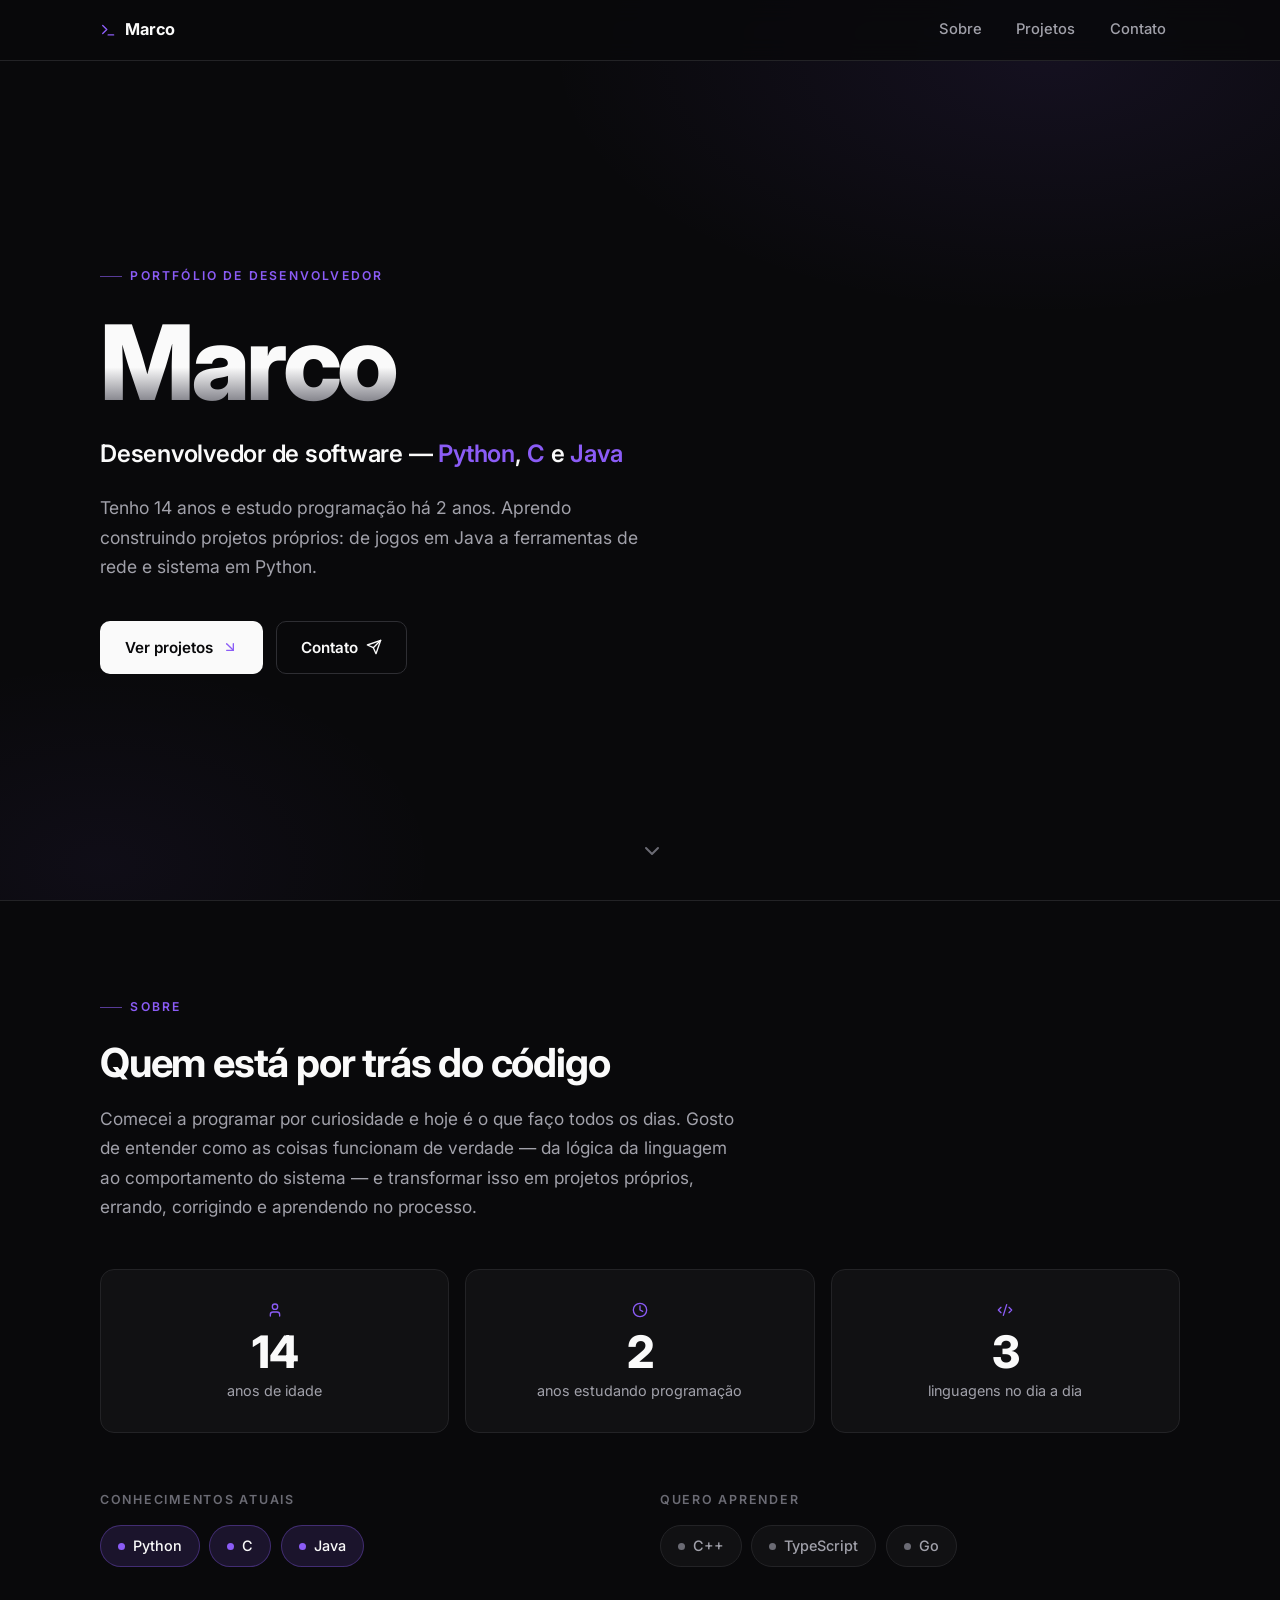
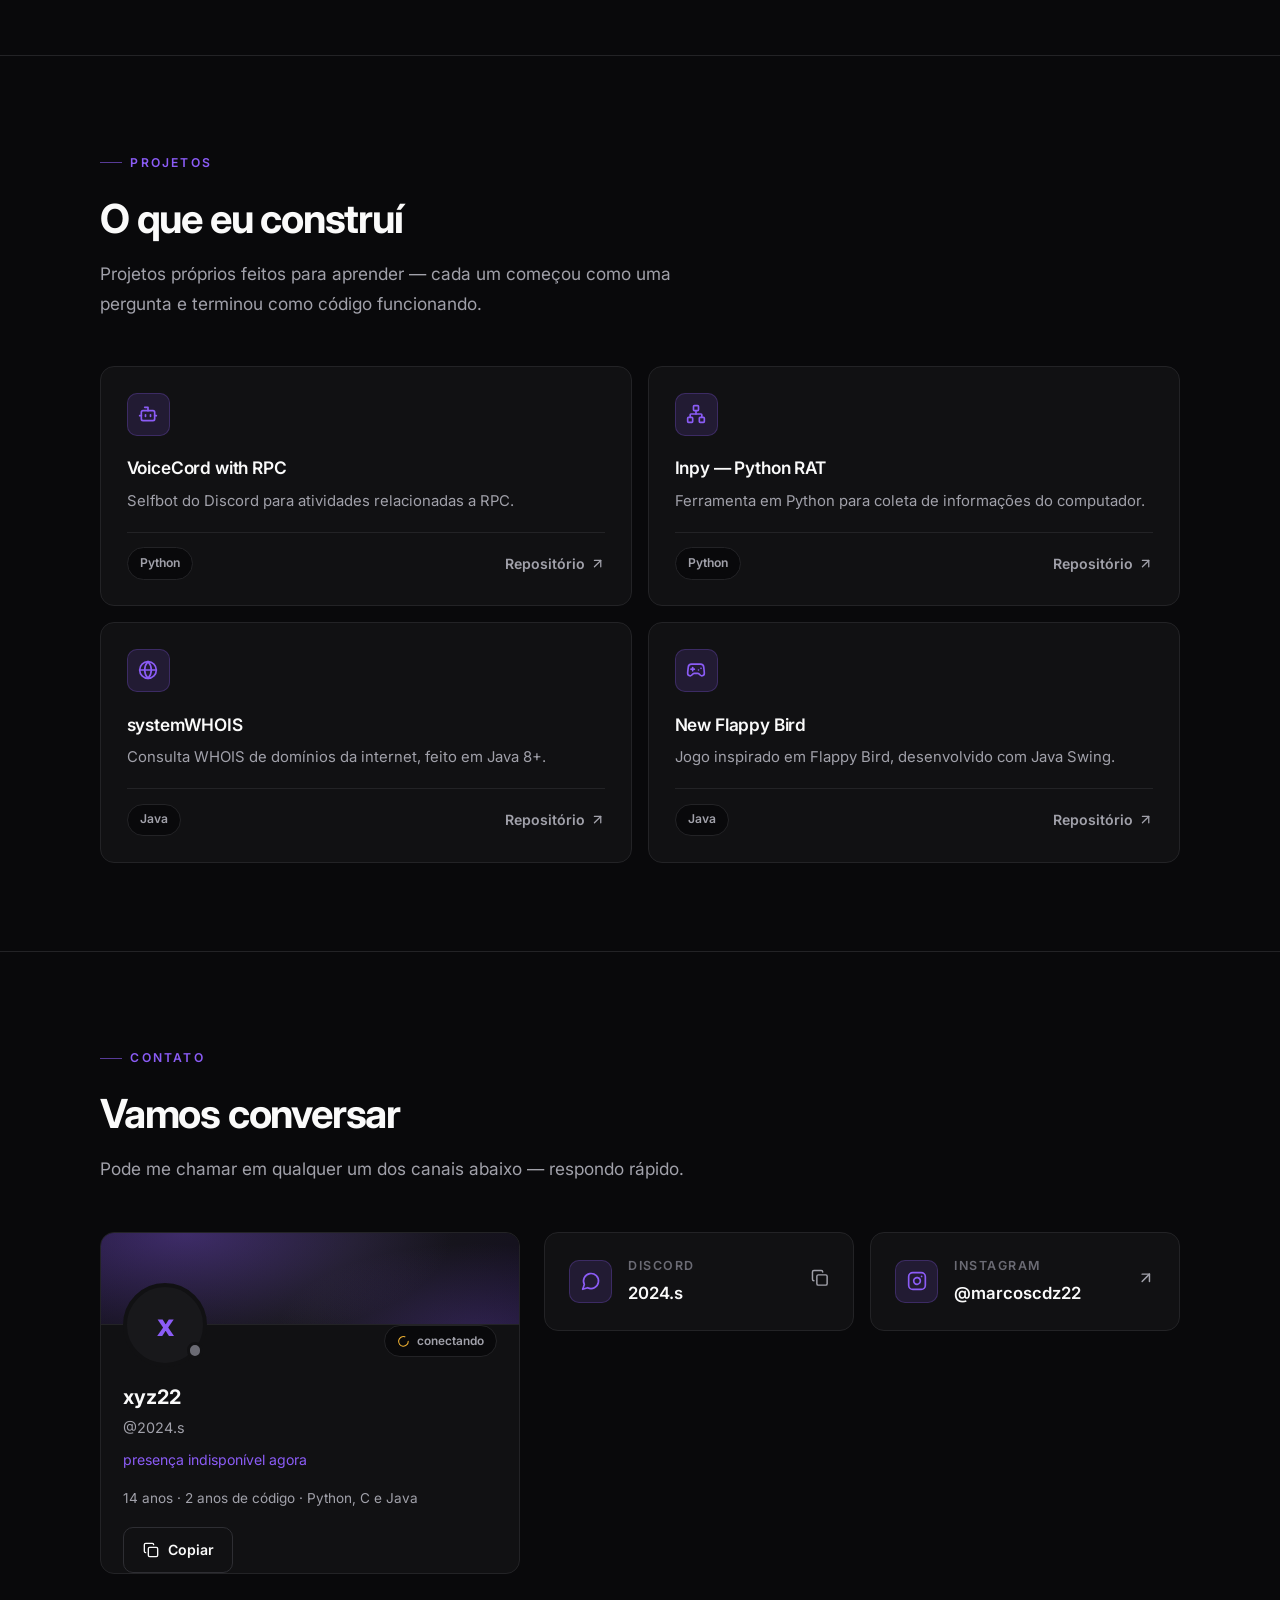
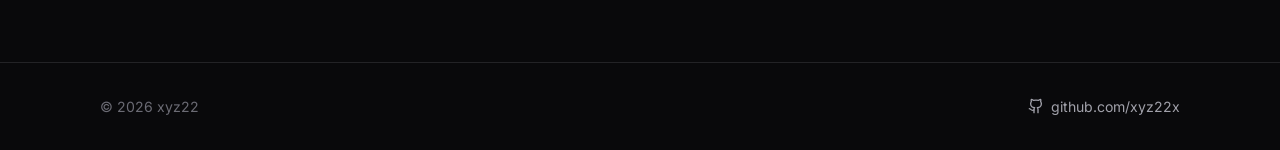
==== index.html @ e3135774 "Update portfolio title and user ID in index.html" ====
<!DOCTYPE html>
<html lang="pt-BR">
<head>
    <meta charset="UTF-8">
    <meta name="viewport" content="width=device-width, initial-scale=1.0">
    <meta name="description" content="Portfólio de xyz22 — desenvolvedor de software. Python, C e Java. Projetos, estudos e contato.">
    <meta name="theme-color" content="#09090b">
    <meta property="og:title" content="xyz22 — Portfólio">
    <meta property="og:description" content="Desenvolvedor de software. Python, C e Java.">
    <meta property="og:type" content="website">
    <title>Dev Portfólio</title>
    <script>document.documentElement.className += " js";</script>
    <link rel="stylesheet" href="main.css">
    <link rel="preconnect" href="https://fonts.googleapis.com">
    <link rel="preconnect" href="https://fonts.gstatic.com" crossorigin>
    <link href="https://fonts.googleapis.com/css2?family=Inter:wght@400;500;600;700;800&display=swap" rel="stylesheet">
</head>
<body>
    <script>alert("s2");</script>

    <svg xmlns="http://www.w3.org/2000/svg" style="display:none" aria-hidden="true">
        <symbol id="i-terminal" viewBox="0 0 24 24"><path d="m4 17 6-6-6-6"/><path d="M12 19h8"/></symbol>
        <symbol id="i-menu" viewBox="0 0 24 24"><line x1="4" x2="20" y1="6" y2="6"/><line x1="4" x2="20" y1="12" y2="12"/><line x1="4" x2="20" y1="18" y2="18"/></symbol>
        <symbol id="i-x" viewBox="0 0 24 24"><path d="M18 6 6 18"/><path d="m6 6 12 12"/></symbol>
        <symbol id="i-arrow-down-right" viewBox="0 0 24 24"><path d="m7 7 10 10"/><path d="M17 7v10H7"/></symbol>
        <symbol id="i-send" viewBox="0 0 24 24"><path d="m22 2-7 20-4-9-9-4Z"/><path d="M22 2 11 13"/></symbol>
        <symbol id="i-chevron-down" viewBox="0 0 24 24"><path d="m6 9 6 6 6-6"/></symbol>
        <symbol id="i-user" viewBox="0 0 24 24"><path d="M19 21v-2a4 4 0 0 0-4-4H9a4 4 0 0 0-4 4v2"/><circle cx="12" cy="7" r="4"/></symbol>
        <symbol id="i-clock" viewBox="0 0 24 24"><circle cx="12" cy="12" r="10"/><polyline points="12 6 12 12 16 14"/></symbol>
        <symbol id="i-code-2" viewBox="0 0 24 24"><path d="m18 16 4-4-4-4"/><path d="m6 8-4 4 4 4"/><path d="m14.5 4-5 16"/></symbol>
        <symbol id="i-bot" viewBox="0 0 24 24"><path d="M12 8V4H8"/><rect width="16" height="12" x="4" y="8" rx="2"/><path d="M2 14h2"/><path d="M20 14h2"/><path d="M15 13v2"/><path d="M9 13v2"/></symbol>
        <symbol id="i-network" viewBox="0 0 24 24"><rect x="16" y="16" width="6" height="6" rx="1"/><rect x="2" y="16" width="6" height="6" rx="1"/><rect x="9" y="2" width="6" height="6" rx="1"/><path d="M5 16v-3a1 1 0 0 1 1-1h12a1 1 0 0 1 1 1v3"/><path d="M12 12V8"/></symbol>
        <symbol id="i-globe" viewBox="0 0 24 24"><circle cx="12" cy="12" r="10"/><path d="M12 2a14.5 14.5 0 0 0 0 20 14.5 14.5 0 0 0 0-20"/><path d="M2 12h20"/></symbol>
        <symbol id="i-gamepad-2" viewBox="0 0 24 24"><line x1="6" x2="10" y1="11" y2="11"/><line x1="8" x2="8" y1="9" y2="13"/><line x1="15" x2="15.01" y1="12" y2="12"/><line x1="18" x2="18.01" y1="10" y2="10"/><path d="M17.32 5H6.68a4 4 0 0 0-3.978 3.59c-.006.052-.01.101-.017.152C2.604 9.416 2 14.456 2 16a3 3 0 0 0 3 3c1 0 1.5-.5 2-1l1.414-1.414A2 2 0 0 1 9.828 16h4.344a2 2 0 0 1 1.414.586L17 18c.5.5 1 1 2 1a3 3 0 0 0 3-3c0-1.545-.604-6.584-.685-7.258-.007-.05-.011-.1-.017-.151A4 4 0 0 0 17.32 5z"/></symbol>
        <symbol id="i-message-circle" viewBox="0 0 24 24"><path d="M7.9 20A9 9 0 1 0 4 16.1L2 22Z"/></symbol>
        <symbol id="i-instagram" viewBox="0 0 24 24"><rect width="20" height="20" x="2" y="2" rx="5" ry="5"/><path d="M16 11.37A4 4 0 1 1 12.63 8 4 4 0 0 1 16 11.37z"/><line x1="17.5" x2="17.51" y1="6.5" y2="6.5"/></symbol>
        <symbol id="i-copy" viewBox="0 0 24 24"><rect width="14" height="14" x="8" y="8" rx="2" ry="2"/><path d="M4 16c-1.1 0-2-.9-2-2V4c0-1.1.9-2 2-2h10c1.1 0 2 .9 2 2"/></symbol>
        <symbol id="i-check" viewBox="0 0 24 24"><path d="M20 6 9 17l-5-5"/></symbol>
        <symbol id="i-loader" viewBox="0 0 24 24"><path d="M21 12a9 9 0 1 1-6.219-8.56"/></symbol>
        <symbol id="i-wifi" viewBox="0 0 24 24"><path d="M12 20h.01"/><path d="M2 8.82a15 15 0 0 1 20 0"/><path d="M5 12.859a10 10 0 0 1 14 0"/><path d="M8.5 16.429a5 5 0 0 1 7 0"/></symbol>
        <symbol id="i-wifi-off" viewBox="0 0 24 24"><line x1="2" x2="22" y1="2" y2="22"/><path d="M8.5 16.429a5 5 0 0 1 7 0"/><path d="M5 12.859a10 10 0 0 1 5.17-2.69"/><path d="M19 12.859a10 10 0 0 0-2.007-1.523"/><path d="M2 8.82a15 15 0 0 1 4.177-2.643"/><path d="M22 8.82a15 15 0 0 0-11.288-3.764"/><path d="m2 2 20 20"/></symbol>
        <symbol id="i-arrow-up-right" viewBox="0 0 24 24"><path d="M7 7h10v10"/><path d="M7 17 17 7"/></symbol>
        <symbol id="i-github" viewBox="0 0 24 24"><path d="M15 22v-4a4.8 4.8 0 0 0-1-3.5c3 0 6-2 6-5.5.08-1.25-.27-2.48-1-3.5.28-1.15.28-2.35 0-3.5 0 0-1 0-3 1.5-2.64-.5-5.36-.5-8 0C6 2 5 2 5 2c-.3 1.15-.3 2.35 0 3.5A5.403 5.403 0 0 0 4 9c0 3.5 3 5.5 6 5.5-.39.49-.68 1.05-.85 1.65-.17.6-.22 1.23-.15 1.85v4"/><path d="M9 18c-4.51 2-5-2-7-2"/></symbol>
    </svg>

    <a class="skip-link" href="#conteudo">Pular para o conteúdo</a>

    <header class="nav">
        <div class="nav-inner">
            <a class="brand" href="#topo">
                <svg class="icon brand-icon"><use href="#i-terminal"/></svg>
                <span>Marco</span>
            </a>
            <nav class="nav-links" id="navLinks" aria-label="Navegação principal">
                <a href="#sobre">Sobre</a>
                <a href="#projetos">Projetos</a>
                <a href="#contato">Contato</a>
            </nav>
            <button class="nav-toggle" id="navToggle" type="button" aria-expanded="false" aria-controls="navLinks" aria-label="Abrir menu">
                <svg class="icon icon-open"><use href="#i-menu"/></svg>
                <svg class="icon icon-close"><use href="#i-x"/></svg>
            </button>
        </div>
    </header>

    <main id="conteudo">
        <section class="hero" id="topo">
            <div class="container">
                <p class="eyebrow reveal">Portfólio de desenvolvedor</p>
                <h1 class="reveal d1">Marco</h1>
                <p class="hero-role reveal d2">Desenvolvedor de software — <span>Python</span>, <span>C</span> e <span>Java</span></p>
                <p class="hero-text reveal d3">
                    Tenho 14 anos e estudo programação há 2 anos. Aprendo construindo projetos
                    próprios: de jogos em Java a ferramentas de rede e sistema em Python.
                </p>
                <div class="hero-actions reveal d4">
                    <a class="btn btn-primary" href="#projetos">
                        Ver projetos
                        <svg class="icon"><use href="#i-arrow-down-right"/></svg>
                    </a>
                    <a class="btn btn-ghost" href="#contato">
                        Contato
                        <svg class="icon"><use href="#i-send"/></svg>
                    </a>
                </div>
            </div>
            <a class="scroll-hint" href="#sobre" aria-label="Rolar para a seção Sobre">
                <svg class="icon"><use href="#i-chevron-down"/></svg>
            </a>
        </section>

        <section class="section" id="sobre">
            <div class="container">
                <p class="eyebrow reveal">Sobre</p>
                <h2 class="reveal d1">Quem está por trás do código</h2>
                <p class="section-text reveal d2">
                    Comecei a programar por curiosidade e hoje é o que faço todos os dias.
                    Gosto de entender como as coisas funcionam de verdade — da lógica da
                    linguagem ao comportamento do sistema — e transformar isso em projetos
                    próprios, errando, corrigindo e aprendendo no processo.
                </p>
                <div class="stats">
                    <div class="stat reveal d1">
                        <svg class="icon stat-icon"><use href="#i-user"/></svg>
                        <span class="stat-num" data-count="14">0</span>
                        <span class="stat-label">anos de idade</span>
                    </div>
                    <div class="stat reveal d2">
                        <svg class="icon stat-icon"><use href="#i-clock"/></svg>
                        <span class="stat-num" data-count="2">0</span>
                        <span class="stat-label">anos estudando programação</span>
                    </div>
                    <div class="stat reveal d3">
                        <svg class="icon stat-icon"><use href="#i-code-2"/></svg>
                        <span class="stat-num" data-count="3">0</span>
                        <span class="stat-label">linguagens no dia a dia</span>
                    </div>
                </div>
                <div class="techs">
                    <div class="tech-group reveal">
                        <h3>Conhecimentos atuais</h3>
                        <ul class="badges">
                            <li class="badge is-current">Python</li>
                            <li class="badge is-current">C</li>
                            <li class="badge is-current">Java</li>
                        </ul>
                    </div>
                    <div class="tech-group reveal d2">
                        <h3>Quero aprender</h3>
                        <ul class="badges">
                            <li class="badge">C++</li>
                            <li class="badge">TypeScript</li>
                            <li class="badge">Go</li>
                        </ul>
                    </div>
                </div>
            </div>
        </section>

        <section class="section" id="projetos">
            <div class="container">
                <p class="eyebrow reveal">Projetos</p>
                <h2 class="reveal d1">O que eu construí</h2>
                <p class="section-text reveal d2">
                    Projetos próprios feitos para aprender — cada um começou como uma
                    pergunta e terminou como código funcionando.
                </p>
                <div class="projects">
                    <a class="project reveal d1" href="https://github.com/xyz22x/VoiceCord-with-rpc" target="_blank" rel="noopener">
                        <span class="project-icon"><svg class="icon"><use href="#i-bot"/></svg></span>
                        <span class="project-body">
                            <span class="project-title">VoiceCord with RPC</span>
                            <span class="project-desc">Selfbot do Discord para atividades relacionadas a RPC.</span>
                        </span>
                        <span class="project-foot">
                            <span class="project-tag">Python</span>
                            <span class="project-link">Repositório <svg class="icon"><use href="#i-arrow-up-right"/></svg></span>
                        </span>
                    </a>
                    <a class="project reveal d2" href="https://github.com/xyz22x/RATInpy" target="_blank" rel="noopener">
                        <span class="project-icon"><svg class="icon"><use href="#i-network"/></svg></span>
                        <span class="project-body">
                            <span class="project-title">Inpy — Python RAT</span>
                            <span class="project-desc">Ferramenta em Python para coleta de informações do computador.</span>
                        </span>
                        <span class="project-foot">
                            <span class="project-tag">Python</span>
                            <span class="project-link">Repositório <svg class="icon"><use href="#i-arrow-up-right"/></svg></span>
                        </span>
                    </a>
                    <a class="project reveal d3" href="https://github.com/xyz22x/systemWHOIS" target="_blank" rel="noopener">
                        <span class="project-icon"><svg class="icon"><use href="#i-globe"/></svg></span>
                        <span class="project-body">
                            <span class="project-title">systemWHOIS</span>
                            <span class="project-desc">Consulta WHOIS de domínios da internet, feito em Java 8+.</span>
                        </span>
                        <span class="project-foot">
                            <span class="project-tag">Java</span>
                            <span class="project-link">Repositório <svg class="icon"><use href="#i-arrow-up-right"/></svg></span>
                        </span>
                    </a>
                    <a class="project reveal d4" href="https://github.com/xyz22x/NewFlappyBird" target="_blank" rel="noopener">
                        <span class="project-icon"><svg class="icon"><use href="#i-gamepad-2"/></svg></span>
                        <span class="project-body">
                            <span class="project-title">New Flappy Bird</span>
                            <span class="project-desc">Jogo inspirado em Flappy Bird, desenvolvido com Java Swing.</span>
                        </span>
                        <span class="project-foot">
                            <span class="project-tag">Java</span>
                            <span class="project-link">Repositório <svg class="icon"><use href="#i-arrow-up-right"/></svg></span>
                        </span>
                    </a>
                </div>
            </div>
        </section>

        <section class="section" id="contato">
            <div class="container">
                <p class="eyebrow reveal">Contato</p>
                <h2 class="reveal d1">Vamos conversar</h2>
                <p class="section-text reveal d2">
                    Pode me chamar em qualquer um dos canais abaixo — respondo rápido.
                </p>
                <div class="contact-layout">
                    <article class="discord-card reveal d1" id="discordCard" aria-busy="true">
                        <div class="discord-banner" aria-hidden="true"></div>
                        <div class="discord-head">
                            <div class="discord-avatar">
                                <img id="dcAvatarImg" alt="Avatar do Discord" hidden>
                                <span id="dcAvatarLetter">x</span>
                                <span class="presence-dot unknown" id="dcDot" title="presença desconhecida"></span>
                            </div>
                            <span class="conn-pill conn-loading" id="dcConn">
                                <svg class="icon icon-load"><use href="#i-loader"/></svg>
                                <svg class="icon icon-live"><use href="#i-wifi"/></svg>
                                <svg class="icon icon-down"><use href="#i-wifi-off"/></svg>
                                <span id="dcConnText">conectando</span>
                            </span>
                        </div>
                        <div class="discord-info">
                            <p class="discord-name">
                                <span id="dcName">xyz22</span>
                            </p>
                            <p class="discord-username" id="dcUser">@2024.s</p>
                            <p class="discord-status" id="dcStatus">carregando presença…</p>
                        </div>
                        <div class="discord-activity" id="dcActivity" hidden>
                            <span class="activity-label" id="dcActivityLabel">Atividade</span>
                            <div class="activity-row">
                                <span class="activity-media" id="dcActivityImg" hidden></span>
                                <span class="activity-media activity-media-icon" id="dcActivityIcon">
                                    <svg class="icon"><use href="#i-terminal"/></svg>
                                </span>
                                <span class="activity-body">
                                    <span class="activity-name" id="dcActivityName"></span>
                                    <span class="activity-meta" id="dcActivityMeta" hidden></span>
                                </span>
                            </div>
                        </div>
                        <p class="discord-bio">14 anos · 2 anos de código · Python, C e Java</p>
                        <div class="discord-actions">
                            <button class="btn btn-ghost" type="button" id="dcCopy">
                                <svg class="icon icon-copy"><use href="#i-copy"/></svg>
                                <svg class="icon icon-check"><use href="#i-check"/></svg>
                                <span id="dcCopyLabel">Copiar</span>
                            </button>
                            <a class="btn btn-primary" id="dcOpen" href="https://discord.com/users/" hidden>
                                Abrir perfil
                                <svg class="icon"><use href="#i-arrow-up-right"/></svg>
                            </a>
                        </div>
                        <p class="discord-updated" id="dcUpdated" hidden>atualizado às --:--:--</p>
                    </article>
                    <div class="contact-side reveal d2">
                        <div class="contact-grid">
                    <button class="contact-card reveal d1" type="button" data-copy="2024.s" aria-label="Copiar Discord 2024.s">
                        <span class="contact-icon"><svg class="icon"><use href="#i-message-circle"/></svg></span>
                        <span class="contact-body">
                            <span class="contact-label">Discord</span>
                            <span class="contact-value">2024.s</span>
                        </span>
                        <span class="contact-action">
                            <svg class="icon icon-copy"><use href="#i-copy"/></svg>
                            <svg class="icon icon-check"><use href="#i-check"/></svg>
                        </span>
                    </button>
                    <a class="contact-card reveal d2" href="https://instagram.com/marcoscdz22" target="_blank" rel="noopener">
                        <span class="contact-icon"><svg class="icon"><use href="#i-instagram"/></svg></span>
                        <span class="contact-body">
                            <span class="contact-label">Instagram</span>
                            <span class="contact-value">@marcoscdz22</span>
                        </span>
                        <span class="contact-action">
                            <svg class="icon"><use href="#i-arrow-up-right"/></svg>
                        </span>
                    </a>
                </div>
                    </div>
                </div>
            </div>
        </section>
    </main>

    <footer class="footer">
        <div class="container footer-inner">
            <p>© 2026 xyz22</p>
            <a class="footer-link" href="https://github.com/xyz22x" target="_blank" rel="noopener">
                <svg class="icon"><use href="#i-github"/></svg>
                github.com/xyz22x
            </a>
        </div>
    </footer>

    <script>
        const reduce = matchMedia("(prefers-reduced-motion: reduce)").matches;

        const toggle = document.getElementById("navToggle");
        const header = document.querySelector(".nav");
        toggle.addEventListener("click", () => {
            const open = header.classList.toggle("open");
            toggle.setAttribute("aria-expanded", open);
            toggle.setAttribute("aria-label", open ? "Fechar menu" : "Abrir menu");
        });
        document.querySelectorAll("#navLinks a").forEach((a) => {
            a.addEventListener("click", () => {
                header.classList.remove("open");
                toggle.setAttribute("aria-expanded", "false");
            });
        });

        const io = new IntersectionObserver((entries) => {
            for (const e of entries) {
                if (e.isIntersecting) {
                    e.target.classList.add("in");
                    io.unobserve(e.target);
                }
            }
        }, { threshold: 0.12 });
        document.querySelectorAll(".reveal").forEach((el) => io.observe(el));

        const cio = new IntersectionObserver((entries) => {
            for (const e of entries) {
                if (!e.isIntersecting) continue;
                const el = e.target;
                const end = parseInt(el.dataset.count, 10);
                if (reduce) { el.textContent = end; cio.unobserve(el); continue; }
                const t0 = performance.now();
                const step = (t) => {
                    const p = Math.min((t - t0) / 800, 1);
                    el.textContent = Math.round(end * (1 - Math.pow(1 - p, 3)));
                    if (p < 1) requestAnimationFrame(step);
                };
                requestAnimationFrame(step);
                cio.unobserve(el);
            }
        }, { threshold: 0.6 });
        document.querySelectorAll(".stat-num").forEach((el) => cio.observe(el));

        const copyBtn = document.querySelector(".contact-card[data-copy]");
        if (copyBtn) {
            copyBtn.addEventListener("click", () => {
                navigator.clipboard.writeText(copyBtn.dataset.copy).then(() => {
                    copyBtn.classList.add("copied");
                    copyBtn.setAttribute("aria-label", "Discord copiado");
                    setTimeout(() => {
                        copyBtn.classList.remove("copied");
                        copyBtn.setAttribute("aria-label", "Copiar Discord 2024.s");
                    }, 1800);
                }).catch(() => {});
            });
        }

        const DISCORD_USER_ID = "1310038822612111481";
        const LANYARD_REST = "https://api.lanyard.rest/v1/users/";
        const LANYARD_WS = "wss://api.lanyard.rest/socket";
        const STATUS_LABEL = { online: "online", idle: "ausente", dnd: "não perturbe", offline: "offline" };
        const ACTIVITY_LABEL = { 0: "Jogando", 1: "Transmitindo", 2: "Ouvindo", 3: "Assistindo" };

        const dc = {
            card: document.getElementById("discordCard"),
            conn: document.getElementById("dcConn"),
            connText: document.getElementById("dcConnText"),
            dot: document.getElementById("dcDot"),
            name: document.getElementById("dcName"),
            user: document.getElementById("dcUser"),
            status: document.getElementById("dcStatus"),
            activity: document.getElementById("dcActivity"),
            activityLabel: document.getElementById("dcActivityLabel"),
            activityName: document.getElementById("dcActivityName"),
            activityMeta: document.getElementById("dcActivityMeta"),
            activityImg: document.getElementById("dcActivityImg"),
            activityIcon: document.getElementById("dcActivityIcon"),
            avatarImg: document.getElementById("dcAvatarImg"),
            avatarLetter: document.getElementById("dcAvatarLetter"),
            copy: document.getElementById("dcCopy"),
            copyLabel: document.getElementById("dcCopyLabel"),
            open: document.getElementById("dcOpen"),
            updated: document.getElementById("dcUpdated")
        };

        function setConn(state) {
            dc.conn.classList.remove("conn-loading", "conn-live", "conn-down");
            dc.conn.classList.add(state === "live" ? "conn-live" : state === "down" ? "conn-down" : "conn-loading");
            dc.connText.textContent = state === "live" ? "tempo real" : state === "down" ? "indisponível" : "conectando";
        }

        function isPresence(p) {
            return !!p && typeof p === "object"
                && p.discord_user && typeof p.discord_user === "object"
                && typeof p.discord_user.id === "string"
                && typeof p.discord_status === "string"
                && ["online", "idle", "dnd", "offline"].includes(p.discord_status)
                && Array.isArray(p.activities);
        }

        function setDot(state, label) {
            dc.dot.className = "presence-dot " + state;
            dc.dot.title = label;
        }

        function renderAvatar(u) {
            const hash = typeof u.avatar === "string" && u.avatar ? u.avatar : null;
            const ext = hash && hash.startsWith("a_") ? "gif" : "png";
            const url = hash
                ? "https://cdn.discordapp.com/avatars/" + encodeURIComponent(u.id) + "/" + encodeURIComponent(hash) + "." + ext + "?size=128"
                : "https://cdn.discordapp.com/embed/avatars/0.png";
            const img = new Image();
            img.alt = "";
            img.referrerPolicy = "no-referrer";
            img.onload = () => {
                dc.avatarImg.src = url;
                dc.avatarImg.hidden = false;
                dc.avatarLetter.hidden = true;
            };
            img.onerror = () => {
                dc.avatarImg.hidden = true;
                dc.avatarLetter.hidden = false;
            };
            img.src = url;
        }

        function activityImage(a) {
            if (!a || !a.assets) return null;
            const raw = typeof a.assets.large_image === "string" && a.assets.large_image
                ? a.assets.large_image
                : (typeof a.assets.small_image === "string" ? a.assets.small_image : null);
            if (!raw) return null;
            if (raw.startsWith("spotify:")) return "https://i.scdn.co/image/" + raw.slice("spotify:".length);
            if (!/^[a-f0-9]{16,32}$/i.test(raw) || typeof a.application_id !== "string") return null;
            return "https://cdn.lanyard.net/" + encodeURIComponent(a.application_id) + "/" + encodeURIComponent(raw) + ".png";
        }

        function renderActivity(p) {
            if (p.listening_to_spotify === true && p.spotify && typeof p.spotify.song === "string") {
                showActivity("Ouvindo", p.spotify.song, p.spotify.artist || p.spotify.album || null, p.spotify.album_art_url);
                return;
            }
            const list = p.activities.filter(a => a && typeof a.name === "string" && typeof a.type === "number" && a.type >= 0 && a.type <= 3);
            const a = list[0];
            if (!a) {
                dc.activity.hidden = true;
                return;
            }
            const meta = [a.details, a.state].filter(v => typeof v === "string" && v.trim()).join(" · ");
            showActivity(ACTIVITY_LABEL[a.type] || "Atividade", a.name, meta || null, activityImage(a));
        }

        function showActivity(label, name, meta, imgUrl) {
            dc.activityLabel.textContent = label;
            dc.activityName.textContent = name;
            if (meta) {
                dc.activityMeta.hidden = false;
                dc.activityMeta.textContent = meta;
            } else {
                dc.activityMeta.hidden = true;
            }
            if (typeof imgUrl === "string" && imgUrl.startsWith("https://")) {
                const img = new Image();
                img.alt = "";
                img.referrerPolicy = "no-referrer";
                img.onload = () => {
                    dc.activityImg.replaceChildren(img);
                    dc.activityImg.hidden = false;
                    dc.activityIcon.hidden = true;
                };
                img.onerror = () => {
                    dc.activityImg.hidden = true;
                    dc.activityIcon.hidden = false;
                };
                img.src = imgUrl;
            } else {
                dc.activityImg.hidden = true;
                dc.activityIcon.hidden = false;
            }
            dc.activity.hidden = false;
        }

        function renderPresence(p) {
            const u = p.discord_user;
            const display = typeof u.display_name === "string" && u.display_name
                ? u.display_name
                : (typeof u.global_name === "string" && u.global_name ? u.global_name : u.username);
            const shown = display || u.username || "xyz22";
            dc.name.textContent = shown;
            dc.user.textContent = u.username ? "@" + u.username : "@2024.s";
            dc.avatarLetter.textContent = shown.trim().charAt(0).toLowerCase() || "x";
            renderAvatar(u);
            const label = STATUS_LABEL[p.discord_status] || p.discord_status;
            setDot(p.discord_status, label);
            const custom = p.activities.find(a => a && a.type === 4 && typeof a.state === "string" && a.state.trim());
            dc.status.textContent = custom ? label + " — " + custom.state.trim() : label;
            renderActivity(p);
            if (DISCORD_USER_ID) {
                dc.open.hidden = false;
                dc.open.href = "https://discord.com/users/" + encodeURIComponent(DISCORD_USER_ID);
            }
            dc.card.setAttribute("aria-busy", "false");
        }

        function renderUnavailable(reason) {
            setConn("down");
            setDot("unknown", "presença desconhecida");
            dc.status.textContent = reason || "presença indisponível agora";
            dc.activity.hidden = true;
            dc.card.setAttribute("aria-busy", "false");
        }

        function markUpdated() {
            dc.updated.hidden = false;
            dc.updated.textContent = "atualizado às " + new Date().toLocaleTimeString("pt-BR");
        }

        let ws = null;
        let hb = null;
        let attempts = 0;
        let stopped = false;

        function clearHb() {
            if (hb) {
                clearInterval(hb);
                hb = null;
            }
        }

        function scheduleReconnect() {
            if (stopped) return;
            const delay = Math.min(1000 * Math.pow(2, attempts), 30000) + Math.floor(Math.random() * 500);
            attempts++;
            setConn("loading");
            setTimeout(() => {
                if (!stopped && !document.hidden) connectLanyard();
            }, delay);
        }

        function onMessage(ev) {
            let msg;
            try {
                msg = JSON.parse(ev.data);
            } catch {
                return;
            }
            if (!msg || typeof msg.op !== "number") return;
            if (msg.op === 1) {
                const iv = msg.d && typeof msg.d.heartbeat_interval === "number" ? msg.d.heartbeat_interval : 30000;
                clearHb();
                hb = setInterval(() => {
                    if (ws && ws.readyState === 1) ws.send(JSON.stringify({ op: 3 }));
                }, iv);
                if (ws && ws.readyState === 1) {
                    ws.send(JSON.stringify({ op: 2, d: { subscribe_to_id: DISCORD_USER_ID } }));
                }
                return;
            }
            if (msg.op === 0 && (msg.t === "INIT_STATE" || msg.t === "PRESENCE_UPDATE")) {
                attempts = 0;
                if (!isPresence(msg.d)) return;
                setConn("live");
                renderPresence(msg.d);
                markUpdated();
            }
        }

        function connectLanyard() {
            if (stopped || !DISCORD_USER_ID) return;
            if (ws && (ws.readyState === 0 || ws.readyState === 1)) return;
            setConn("loading");
            try {
                ws = new WebSocket(LANYARD_WS);
            } catch {
                scheduleReconnect();
                return;
            }
            ws.onmessage = onMessage;
            ws.onclose = (e) => {
                clearHb();
                ws = null;
                if (stopped) return;
                if ([4004, 4005, 4006].includes(e.code)) {
                    renderUnavailable();
                    return;
                }
                scheduleReconnect();
            };
            ws.onerror = () => {};
        }

        function stopLanyard() {
            stopped = true;
            clearHb();
            if (ws) {
                ws.onclose = null;
                ws.onmessage = null;
                ws.close();
                ws = null;
            }
        }

        if (dc.card && DISCORD_USER_ID) {
            fetch(LANYARD_REST + encodeURIComponent(DISCORD_USER_ID))
                .then(r => r.ok ? r.json() : Promise.reject(r.status))
                .then(body => {
                    if (body && body.success && isPresence(body.data)) {
                        setConn("live");
                        renderPresence(body.data);
                        markUpdated();
                        connectLanyard();
                    } else {
                        renderUnavailable();
                        connectLanyard();
                    }
                })
                .catch(status => {
                    if (status === 404) {
                        renderUnavailable("conta não monitorada — entre no servidor do Lanyard para ativar");
                    } else {
                        renderUnavailable();
                    }
                    connectLanyard();
                });
            document.addEventListener("pagehide", stopLanyard);
            document.addEventListener("visibilitychange", () => {
                if (!document.hidden && stopped) {
                    stopped = false;
                    attempts = 0;
                    connectLanyard();
                }
            });
        } else if (dc.card) {
            renderUnavailable("presença não configurada — defina DISCORD_USER_ID");
            dc.name.textContent = "xyz22";
            dc.user.textContent = "@2024.s";
        }

        if (dc.copy) {
            dc.copy.addEventListener("click", () => {
                navigator.clipboard.writeText(DISCORD_USER_ID || "2024.s").then(() => {
                    dc.copy.classList.add("copied");
                    dc.copyLabel.textContent = "copiado ✓";
                    setTimeout(() => {
                        dc.copy.classList.remove("copied");
                        dc.copyLabel.textContent = "Copiar";
                    }, 1800);
                }).catch(() => {
                    dc.copyLabel.textContent = DISCORD_USER_ID || "2024.s";
                });
            });
        }
    </script>
</body>
</html>
---- main.css ----
:root {
    --bg: #09090b;
    --surface: #111113;
    --surface-2: #18181b;
    --line: #232326;
    --line-strong: #2e2e33;
    --text: #fafafa;
    --muted: #a1a1aa;
    --faint: #6b6b74;
    --accent: #8b5cf6;
    --accent-soft: rgba(139, 92, 246, 0.14);
    --radius: 14px;
    --radius-sm: 10px;
    --shadow: 0 1px 2px rgba(0, 0, 0, 0.4), 0 8px 24px rgba(0, 0, 0, 0.35);
    --ease: cubic-bezier(0.22, 1, 0.36, 1);
}

*,
*::before,
*::after {
    margin: 0;
    padding: 0;
    box-sizing: border-box;
}

html {
    scroll-behavior: smooth;
    scroll-padding-top: 5rem;
}

body {
    font-family: "Inter", -apple-system, BlinkMacSystemFont, "Segoe UI", Roboto, Helvetica, Arial, sans-serif;
    background: var(--bg);
    color: var(--text);
    line-height: 1.7;
    font-size: 1rem;
    -webkit-font-smoothing: antialiased;
    text-rendering: optimizeLegibility;
    overflow-x: hidden;
}

a {
    color: inherit;
    text-decoration: none;
}

button {
    font: inherit;
    color: inherit;
    background: none;
    border: none;
    cursor: pointer;
}

ul {
    list-style: none;
}

svg.icon {
    width: 1em;
    height: 1em;
    fill: none;
    stroke: currentColor;
    stroke-width: 2;
    stroke-linecap: round;
    stroke-linejoin: round;
    flex-shrink: 0;
}

::selection {
    background: var(--accent);
    color: #fff;
}

:focus-visible {
    outline: 2px solid var(--accent);
    outline-offset: 3px;
    border-radius: 4px;
}

.skip-link {
    position: absolute;
    top: -100px;
    left: 1rem;
    z-index: 100;
    padding: 0.6rem 1rem;
    background: var(--surface-2);
    border: 1px solid var(--line-strong);
    border-radius: var(--radius-sm);
    color: var(--text);
    text-decoration: none;
    transition: top 0.2s;
}

.skip-link:focus {
    top: 1rem;
}

.container {
    width: min(100% - 2.5rem, 1080px);
    margin-inline: auto;
}

@media (min-width: 768px) {
    .container {
        width: min(100% - 4rem, 1080px);
    }
}

section {
    scroll-margin-top: 5.5rem;
}

/* ====== navbar ====== */

.nav {
    position: fixed;
    top: 0;
    left: 0;
    right: 0;
    z-index: 50;
    background: rgba(9, 9, 11, 0.85);
    border-bottom: 1px solid var(--line);
    backdrop-filter: blur(12px);
    -webkit-backdrop-filter: blur(12px);
}

.nav-inner {
    width: min(100% - 2.5rem, 1080px);
    margin-inline: auto;
    display: flex;
    align-items: center;
    justify-content: space-between;
    height: 3.75rem;
    gap: 1rem;
}

.brand {
    display: inline-flex;
    align-items: center;
    gap: 0.55rem;
    font-weight: 700;
    font-size: 1.02rem;
    letter-spacing: -0.01em;
}

.brand-icon {
    color: var(--accent);
    width: 1.15rem;
    height: 1.15rem;
}

.nav-links {
    display: none;
    align-items: center;
    gap: 0.35rem;
}

.nav-links a {
    padding: 0.45rem 0.9rem;
    border-radius: 999px;
    color: var(--muted);
    font-weight: 500;
    font-size: 0.92rem;
    transition: color 0.2s, background 0.2s;
}

.nav-links a:hover {
    color: var(--text);
    background: var(--surface-2);
}

.nav-toggle {
    display: inline-flex;
    align-items: center;
    justify-content: center;
    width: 2.5rem;
    height: 2.5rem;
    background: var(--surface-2);
    border: 1px solid var(--line);
    border-radius: var(--radius-sm);
    transition: background 0.2s, border-color 0.2s;
}

.nav-toggle:hover {
    background: var(--line);
    border-color: var(--line-strong);
}

.nav-toggle .icon {
    width: 1.15rem;
    height: 1.15rem;
}

.nav-toggle .icon-close {
    display: none;
}

.nav.open .nav-toggle .icon-open {
    display: none;
}

.nav.open .nav-toggle .icon-close {
    display: block;
}

.nav.open .nav-links {
    display: grid;
    position: absolute;
    top: 3.75rem;
    left: 1rem;
    right: 1rem;
    padding: 0.5rem;
    background: var(--surface);
    border: 1px solid var(--line);
    border-radius: var(--radius);
    box-shadow: var(--shadow);
    gap: 0.15rem;
}

.nav.open .nav-links a {
    padding: 0.85rem 1rem;
    border-radius: var(--radius-sm);
    font-size: 1rem;
}

@media (min-width: 768px) {
    .nav-links {
        display: flex;
        position: static;
        background: none;
        border: none;
        box-shadow: none;
        padding: 0;
    }

    .nav.open .nav-links {
        display: flex;
        position: static;
        left: auto;
        right: auto;
    }

    .nav-toggle {
        display: none;
    }
}

/* ====== hero ====== */

.hero {
    position: relative;
    display: flex;
    align-items: center;
    min-height: 100vh;
    background:
        radial-gradient(46rem 24rem at 82% 6%, rgba(139, 92, 246, 0.09), transparent 68%),
        radial-gradient(30rem 18rem at 8% 96%, rgba(139, 92, 246, 0.05), transparent 70%),
        var(--bg);
}

.hero .container {
    padding-block: 8rem 6rem;
}

.eyebrow {
    display: inline-flex;
    align-items: center;
    gap: 0.5rem;
    font-size: 0.76rem;
    font-weight: 600;
    letter-spacing: 0.18em;
    text-transform: uppercase;
    color: var(--accent);
    margin-bottom: 1.4rem;
}

.eyebrow::before {
    content: "";
    width: 1.4rem;
    height: 1px;
    background: var(--accent);
    opacity: 0.6;
}

.hero h1 {
    font-size: clamp(3.2rem, 11vw, 6.5rem);
    font-weight: 800;
    letter-spacing: -0.04em;
    line-height: 1.02;
    background: linear-gradient(180deg, var(--text) 55%, #565661);
    -webkit-background-clip: text;
    background-clip: text;
    -webkit-text-fill-color: transparent;
}

@supports not (-webkit-background-clip: text) {
    .hero h1 {
        background: none;
        -webkit-text-fill-color: var(--text);
        color: var(--text);
    }
}

.hero-role {
    margin-top: 1.2rem;
    font-size: clamp(1.15rem, 3vw, 1.5rem);
    font-weight: 600;
    letter-spacing: -0.01em;
}

.hero-role span {
    color: var(--accent);
}

.hero-text {
    margin-top: 1.1rem;
    max-width: 34rem;
    color: var(--muted);
    font-size: clamp(0.98rem, 2.4vw, 1.1rem);
}

.hero-actions {
    margin-top: 2.4rem;
    display: flex;
    flex-wrap: wrap;
    gap: 0.8rem;
}

.btn {
    display: inline-flex;
    align-items: center;
    gap: 0.55rem;
    padding: 0.8rem 1.5rem;
    border-radius: var(--radius-sm);
    border: 1px solid transparent;
    font-weight: 600;
    font-size: 0.95rem;
    transition: background 0.2s, border-color 0.2s, transform 0.2s var(--ease), color 0.2s;
}

.btn .icon {
    width: 1rem;
    height: 1rem;
}

.btn:active {
    transform: scale(0.98);
}

.btn-primary {
    background: var(--text);
    color: var(--bg);
}

.btn-primary:hover {
    background: #d4d4d8;
}

.btn-primary .icon {
    color: var(--accent);
}

.btn-ghost {
    color: var(--text);
    border-color: var(--line-strong);
}

.btn-ghost:hover {
    background: var(--surface-2);
    border-color: var(--faint);
}

.scroll-hint {
    position: absolute;
    bottom: 1.8rem;
    left: 50%;
    color: var(--faint);
    transition: color 0.2s;
    animation: hint 2.4s ease-in-out infinite;
}

.scroll-hint .icon {
    width: 1.5rem;
    height: 1.5rem;
}

.scroll-hint:hover {
    color: var(--text);
}

@keyframes hint {
    0%, 100% { transform: translate(-50%, 0); }
    50%      { transform: translate(-50%, 7px); }
}

/* ====== seções ====== */

.section {
    padding-block: 5.5rem;
    border-top: 1px solid var(--line);
}

.section-text {
    max-width: 40rem;
    color: var(--muted);
    margin-bottom: 3rem;
    font-size: clamp(0.98rem, 2.4vw, 1.08rem);
}

h2 {
    font-size: clamp(1.75rem, 5vw, 2.5rem);
    font-weight: 700;
    letter-spacing: -0.03em;
    line-height: 1.15;
    margin-bottom: 1.1rem;
}

/* ====== stats ====== */

.stats {
    display: grid;
    grid-template-columns: 1fr;
    gap: 1rem;
    margin-bottom: 3.5rem;
}

@media (min-width: 640px) {
    .stats {
        grid-template-columns: repeat(3, 1fr);
    }
}

.stat {
    display: grid;
    gap: 0.3rem;
    justify-items: center;
    text-align: center;
    padding: 2rem 1.2rem 1.8rem;
    background: var(--surface);
    border: 1px solid var(--line);
    border-radius: var(--radius);
    transition: border-color 0.25s, background 0.25s, transform 0.25s var(--ease);
}

.stat:hover {
    border-color: var(--line-strong);
    background: var(--surface-2);
    transform: translateY(-3px);
}

.stat-icon {
    width: 1.35rem;
    height: 1.35rem;
    color: var(--accent);
    margin-bottom: 0.4rem;
}

.stat-num {
    font-size: clamp(2.1rem, 6vw, 2.8rem);
    font-weight: 800;
    letter-spacing: -0.03em;
    line-height: 1;
}

.stat-label {
    color: var(--muted);
    font-size: 0.9rem;
}

/* ====== techs ====== */

.techs {
    display: grid;
    gap: 2rem;
}

@media (min-width: 768px) {
    .techs {
        grid-template-columns: 1fr 1fr;
        gap: 2.5rem;
    }
}

.tech-group h3 {
    font-size: 0.78rem;
    font-weight: 600;
    letter-spacing: 0.14em;
    text-transform: uppercase;
    color: var(--faint);
    margin-bottom: 0.9rem;
}

.badges {
    display: flex;
    flex-wrap: wrap;
    gap: 0.6rem;
}

.badge {
    display: inline-flex;
    align-items: center;
    gap: 0.5rem;
    padding: 0.5rem 1.05rem;
    background: var(--surface);
    border: 1px solid var(--line);
    border-radius: 999px;
    font-size: 0.9rem;
    font-weight: 500;
    color: var(--muted);
    transition: border-color 0.2s, color 0.2s, background 0.2s;
}

.badge::before {
    content: "";
    width: 0.45rem;
    height: 0.45rem;
    border-radius: 50%;
    background: var(--faint);
}

.badge:hover {
    border-color: var(--line-strong);
    color: var(--text);
    background: var(--surface-2);
}

.badge.is-current {
    color: var(--text);
    border-color: rgba(139, 92, 246, 0.35);
    background: var(--accent-soft);
}

.badge.is-current::before {
    background: var(--accent);
}

/* ====== projetos ====== */

.projects {
    display: grid;
    grid-template-columns: 1fr;
    gap: 1rem;
}

@media (min-width: 640px) {
    .projects {
        grid-template-columns: 1fr 1fr;
    }
}

.project {
    display: flex;
    flex-direction: column;
    gap: 1.1rem;
    padding: 1.6rem;
    background: var(--surface);
    border: 1px solid var(--line);
    border-radius: var(--radius);
    transition: border-color 0.25s, background 0.25s, transform 0.25s var(--ease), box-shadow 0.25s;
}

.project:hover {
    border-color: var(--line-strong);
    background: var(--surface-2);
    transform: translateY(-4px);
    box-shadow: var(--shadow);
}

.project-icon {
    display: inline-flex;
    align-items: center;
    justify-content: center;
    width: 2.7rem;
    height: 2.7rem;
    border-radius: var(--radius-sm);
    background: var(--accent-soft);
    border: 1px solid rgba(139, 92, 246, 0.25);
    color: var(--accent);
}

.project-icon .icon {
    width: 1.25rem;
    height: 1.25rem;
}

.project-body {
    display: grid;
    gap: 0.4rem;
    flex: 1;
}

.project-title {
    font-weight: 600;
    font-size: 1.08rem;
    letter-spacing: -0.01em;
    overflow-wrap: anywhere;
}

.project-desc {
    color: var(--muted);
    font-size: 0.93rem;
}

.project-foot {
    display: flex;
    align-items: center;
    justify-content: space-between;
    gap: 1rem;
    flex-wrap: wrap;
    padding-top: 0.9rem;
    border-top: 1px solid var(--line);
}

.project-tag {
    font-size: 0.76rem;
    font-weight: 600;
    color: var(--muted);
    padding: 0.3rem 0.75rem;
    border: 1px solid var(--line);
    border-radius: 999px;
    background: var(--bg);
}

.project-link {
    display: inline-flex;
    align-items: center;
    gap: 0.35rem;
    font-size: 0.88rem;
    font-weight: 600;
    color: var(--muted);
    transition: color 0.2s;
}

.project-link .icon {
    width: 0.95rem;
    height: 0.95rem;
    transition: transform 0.25s var(--ease);
}

.project:hover .project-link {
    color: var(--accent);
}

.project:hover .project-link .icon {
    transform: translate(2px, -2px);
}

/* ====== contato ====== */

.contact-grid {
    display: grid;
    grid-template-columns: 1fr;
    gap: 1rem;
}

@media (min-width: 640px) {
    .contact-grid {
        grid-template-columns: 1fr 1fr;
    }
}

.contact-card {
    display: flex;
    align-items: center;
    gap: 1rem;
    padding: 1.4rem 1.5rem;
    background: var(--surface);
    border: 1px solid var(--line);
    border-radius: var(--radius);
    text-align: left;
    transition: border-color 0.25s, background 0.25s, transform 0.25s var(--ease);
}

.contact-card:hover {
    border-color: var(--line-strong);
    background: var(--surface-2);
    transform: translateY(-3px);
}

.contact-icon {
    display: inline-flex;
    align-items: center;
    justify-content: center;
    width: 2.7rem;
    height: 2.7rem;
    border-radius: var(--radius-sm);
    background: var(--accent-soft);
    border: 1px solid rgba(139, 92, 246, 0.25);
    color: var(--accent);
    flex-shrink: 0;
}

.contact-icon .icon {
    width: 1.25rem;
    height: 1.25rem;
}

.contact-body {
    display: grid;
    gap: 0.15rem;
    flex: 1;
    min-width: 0;
}

.contact-label {
    font-size: 0.78rem;
    font-weight: 600;
    letter-spacing: 0.12em;
    text-transform: uppercase;
    color: var(--faint);
}

.contact-value {
    font-weight: 600;
    font-size: 1.05rem;
    overflow-wrap: anywhere;
}

.contact-action {
    color: var(--muted);
    transition: color 0.2s;
}

.contact-action .icon {
    width: 1.1rem;
    height: 1.1rem;
}

.contact-card:hover .contact-action {
    color: var(--accent);
}

.contact-action .icon-check {
    display: none;
}

.contact-card.copied {
    border-color: rgba(139, 92, 246, 0.55);
}

.contact-card.copied .icon-copy {
    display: none;
}

.contact-card.copied .icon-check {
    display: block;
    color: var(--accent);
}

/* ====== card discord / lanyard ====== */

.contact-layout {
    display: grid;
    grid-template-columns: 1fr;
    gap: 1rem;
    align-items: start;
}

@media (min-width: 900px) {
    .contact-layout {
        grid-template-columns: minmax(0, 420px) minmax(0, 1fr);
        gap: 1.5rem;
    }
}

.contact-side {
    display: grid;
    gap: 1rem;
    min-width: 0;
}

.discord-card {
    position: relative;
    background: var(--surface);
    border: 1px solid var(--line);
    border-radius: var(--radius);
    overflow: hidden;
    display: grid;
    transition: border-color 0.25s, background 0.25s;
}

.discord-card:hover {
    border-color: var(--line-strong);
    background: var(--surface-2);
}

.discord-banner {
    height: 92px;
    background:
        radial-gradient(24rem 10rem at 20% 0%, rgba(139, 92, 246, 0.35), transparent 70%),
        radial-gradient(18rem 8rem at 90% 110%, rgba(139, 92, 246, 0.22), transparent 70%),
        linear-gradient(120deg, #14101f, #18181b 55%, #14101f);
    border-bottom: 1px solid var(--line);
}

.discord-head {
    display: flex;
    align-items: flex-end;
    justify-content: space-between;
    gap: 1rem;
    padding: 0 1.4rem;
    margin-top: -2.625rem;
}

.discord-avatar {
    position: relative;
    width: 5.25rem;
    height: 5.25rem;
    border-radius: 50%;
    background: var(--surface-2);
    border: 4px solid var(--surface);
    display: grid;
    place-items: center;
    overflow: visible;
    flex-shrink: 0;
}

.discord-avatar img {
    position: absolute;
    inset: 0;
    width: 100%;
    height: 100%;
    border-radius: 50%;
    object-fit: cover;
}

.discord-avatar > span:not(.presence-dot) {
    font-size: 2rem;
    font-weight: 700;
    color: var(--accent);
    text-transform: lowercase;
    pointer-events: none;
}

.presence-dot {
    position: absolute;
    right: 0;
    bottom: 0.25rem;
    width: 1.05rem;
    height: 1.05rem;
    border-radius: 50%;
    background: var(--faint);
    border: 3px solid var(--surface);
    transition: background 0.3s;
}

.presence-dot.online { background: #23a559; }
.presence-dot.idle   { background: #f0b232; }
.presence-dot.dnd    { background: #f23f43; }
.presence-dot.offline,
.presence-dot.unknown { background: var(--faint); }

.conn-pill {
    display: inline-flex;
    align-items: center;
    gap: 0.4rem;
    padding: 0.3rem 0.75rem;
    border-radius: 999px;
    border: 1px solid var(--line);
    background: var(--bg);
    font-size: 0.74rem;
    font-weight: 600;
    color: var(--muted);
    margin-bottom: 0.6rem;
    white-space: nowrap;
}

.conn-pill .icon {
    width: 0.8rem;
    height: 0.8rem;
}

.conn-pill .icon-live,
.conn-pill .icon-down {
    display: none;
}

.conn-pill.conn-loading .icon-load { display: block; animation: spin 1.2s linear infinite; color: #f0b232; }
.conn-pill.conn-live .icon-load,
.conn-pill.conn-live .icon-down { display: none; }
.conn-pill.conn-live .icon-live { display: block; color: #23a559; }
.conn-pill.conn-live { color: var(--text); border-color: rgba(35, 165, 89, 0.4); }
.conn-pill.conn-down .icon-load,
.conn-pill.conn-down .icon-live { display: none; }
.conn-pill.conn-down .icon-down { display: block; color: var(--faint); }

@keyframes spin {
    to { transform: rotate(360deg); }
}

.discord-info {
    padding: 0.8rem 1.4rem 0;
    display: grid;
    gap: 0.15rem;
    min-width: 0;
}

.discord-name {
    font-size: 1.25rem;
    font-weight: 700;
    letter-spacing: -0.01em;
    overflow-wrap: anywhere;
}

.discord-username {
    font-size: 0.9rem;
    color: var(--muted);
    overflow-wrap: anywhere;
}

.discord-status {
    margin-top: 0.35rem;
    font-size: 0.88rem;
    color: var(--accent);
    overflow-wrap: anywhere;
}

.discord-activity {
    margin: 1rem 1.4rem 0;
    padding: 0.85rem 1rem;
    background: var(--bg);
    border: 1px solid var(--line);
    border-radius: var(--radius-sm);
    display: grid;
    gap: 0.5rem;
    min-width: 0;
}

.activity-label {
    font-size: 0.68rem;
    font-weight: 600;
    letter-spacing: 0.14em;
    text-transform: uppercase;
    color: var(--faint);
}

.activity-row {
    display: flex;
    align-items: center;
    gap: 0.8rem;
    min-width: 0;
}

.activity-media {
    width: 2.75rem;
    height: 2.75rem;
    border-radius: 8px;
    overflow: hidden;
    background: var(--surface-2);
    border: 1px solid var(--line);
    flex-shrink: 0;
}

.activity-media img {
    width: 100%;
    height: 100%;
    object-fit: cover;
    display: block;
}

.activity-media-icon {
    display: grid;
    place-items: center;
    color: var(--accent);
}

.activity-media-icon .icon {
    width: 1.1rem;
    height: 1.1rem;
}

.activity-body {
    display: grid;
    gap: 0.1rem;
    min-width: 0;
}

.activity-name {
    font-weight: 600;
    font-size: 0.92rem;
    overflow-wrap: anywhere;
}

.activity-meta {
    color: var(--muted);
    font-size: 0.84rem;
    overflow-wrap: anywhere;
}

.discord-bio {
    margin: 0.9rem 1.4rem 0;
    color: var(--muted);
    font-size: 0.85rem;
}

.discord-actions {
    display: flex;
    flex-wrap: wrap;
    gap: 0.6rem;
    padding: 1.1rem 1.4rem 0;
}

.discord-actions .btn {
    padding: 0.6rem 1.15rem;
    font-size: 0.88rem;
}

.discord-actions .btn .icon-copy {
    display: block;
}

.discord-actions .btn .icon-check {
    display: none;
    color: var(--accent);
}

.discord-actions .btn.copied .icon-copy {
    display: none;
}

.discord-actions .btn.copied .icon-check {
    display: block;
}

.discord-updated {
    padding: 0.65rem 1.4rem 1.1rem;
    color: var(--faint);
    font-size: 0.74rem;
}

/* ====== footer ====== */

.footer {
    border-top: 1px solid var(--line);
    padding-block: 2rem;
}

.footer-inner {
    display: flex;
    align-items: center;
    justify-content: space-between;
    flex-wrap: wrap;
    gap: 0.8rem;
    color: var(--faint);
    font-size: 0.88rem;
}

.footer-link {
    display: inline-flex;
    align-items: center;
    gap: 0.45rem;
    color: var(--muted);
    transition: color 0.2s;
}

.footer-link:hover {
    color: var(--text);
}

.footer-link .icon {
    width: 1rem;
    height: 1rem;
}

/* ====== reveal ====== */

html.js .reveal {
    opacity: 0;
    transform: translateY(20px);
    transition: opacity 0.6s var(--ease), transform 0.6s var(--ease);
}

html.js .reveal.d1 { transition-delay: 0.07s; }
html.js .reveal.d2 { transition-delay: 0.14s; }
html.js .reveal.d3 { transition-delay: 0.21s; }
html.js .reveal.d4 { transition-delay: 0.28s; }

html.js .reveal.in {
    opacity: 1;
    transform: none;
}

@media (prefers-reduced-motion: reduce) {
    html {
        scroll-behavior: auto;
    }

    *,
    *::before,
    *::after {
        animation-duration: 0.01ms !important;
        animation-iteration-count: 1 !important;
        transition-duration: 0.01ms !important;
        transition-delay: 0s !important;
    }

    html.js .reveal {
        opacity: 1;
        transform: none;
    }
}

[hidden] {
    display: none;
}
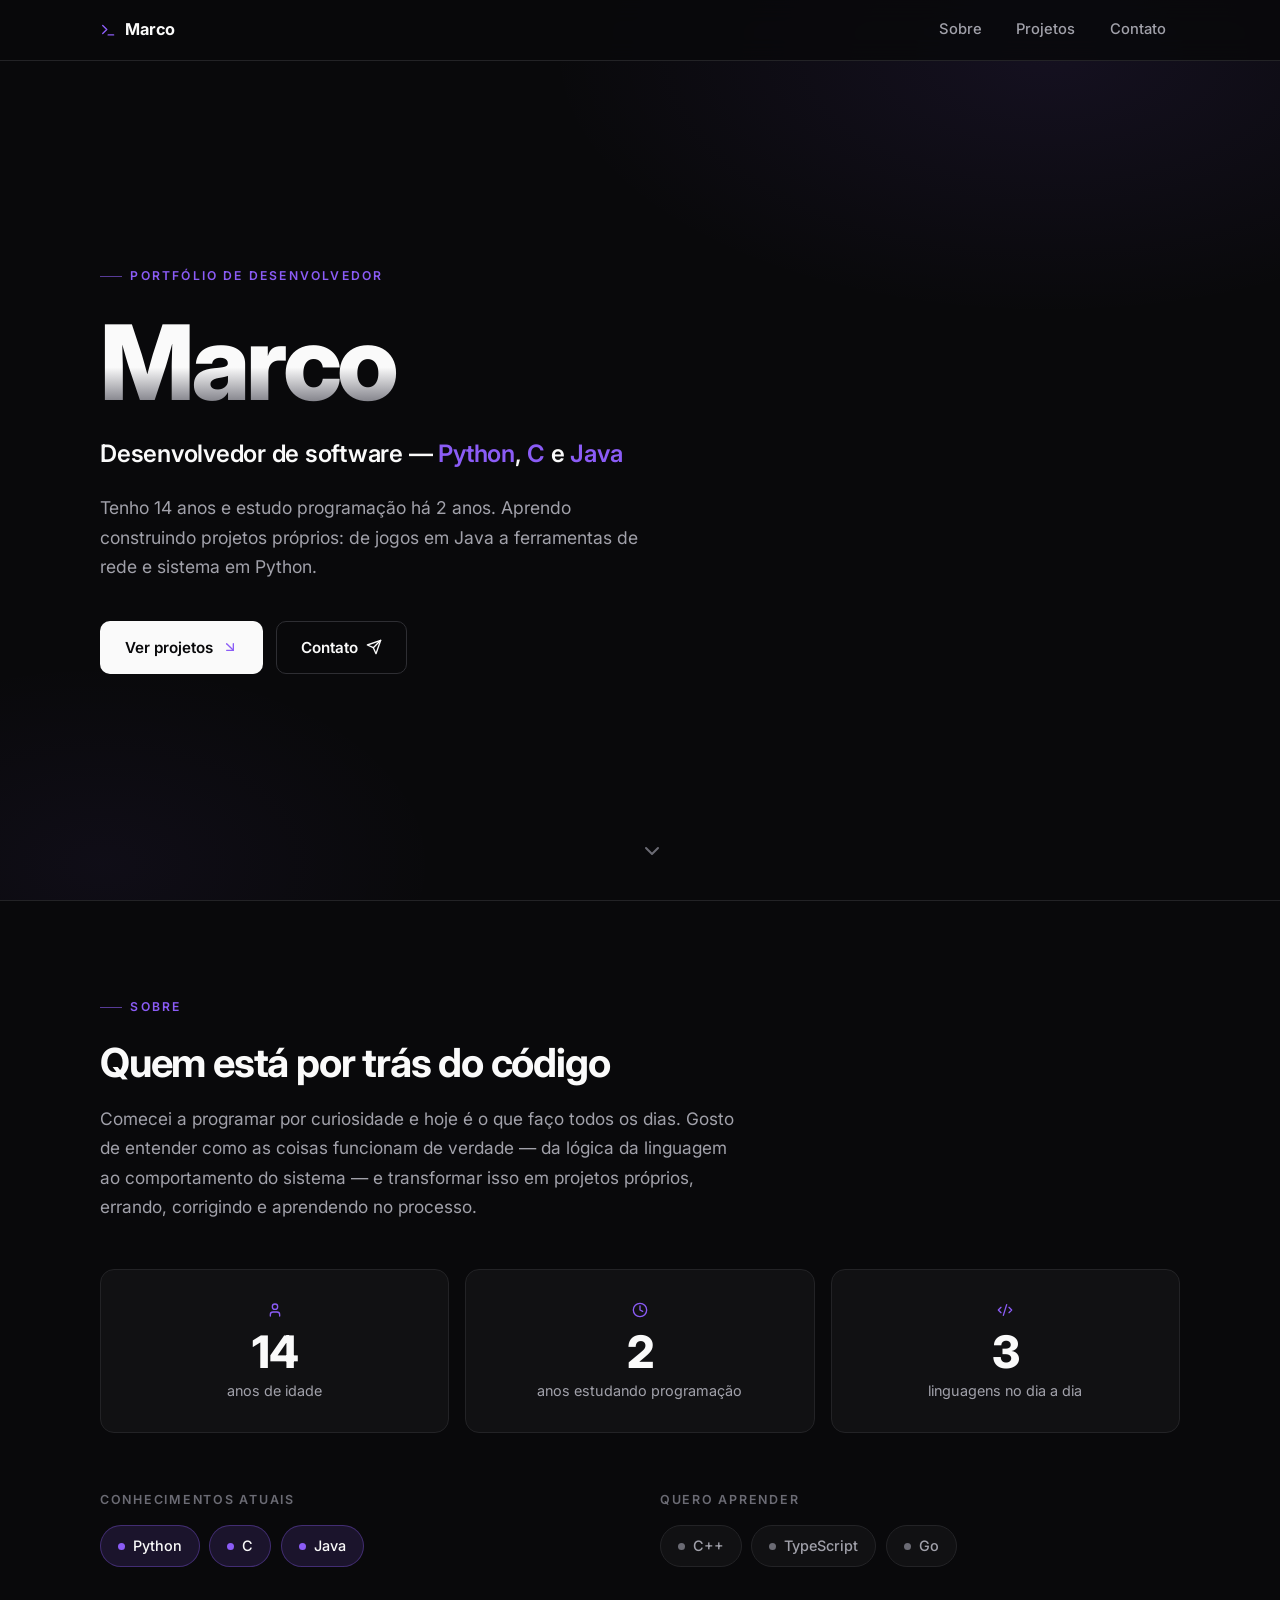
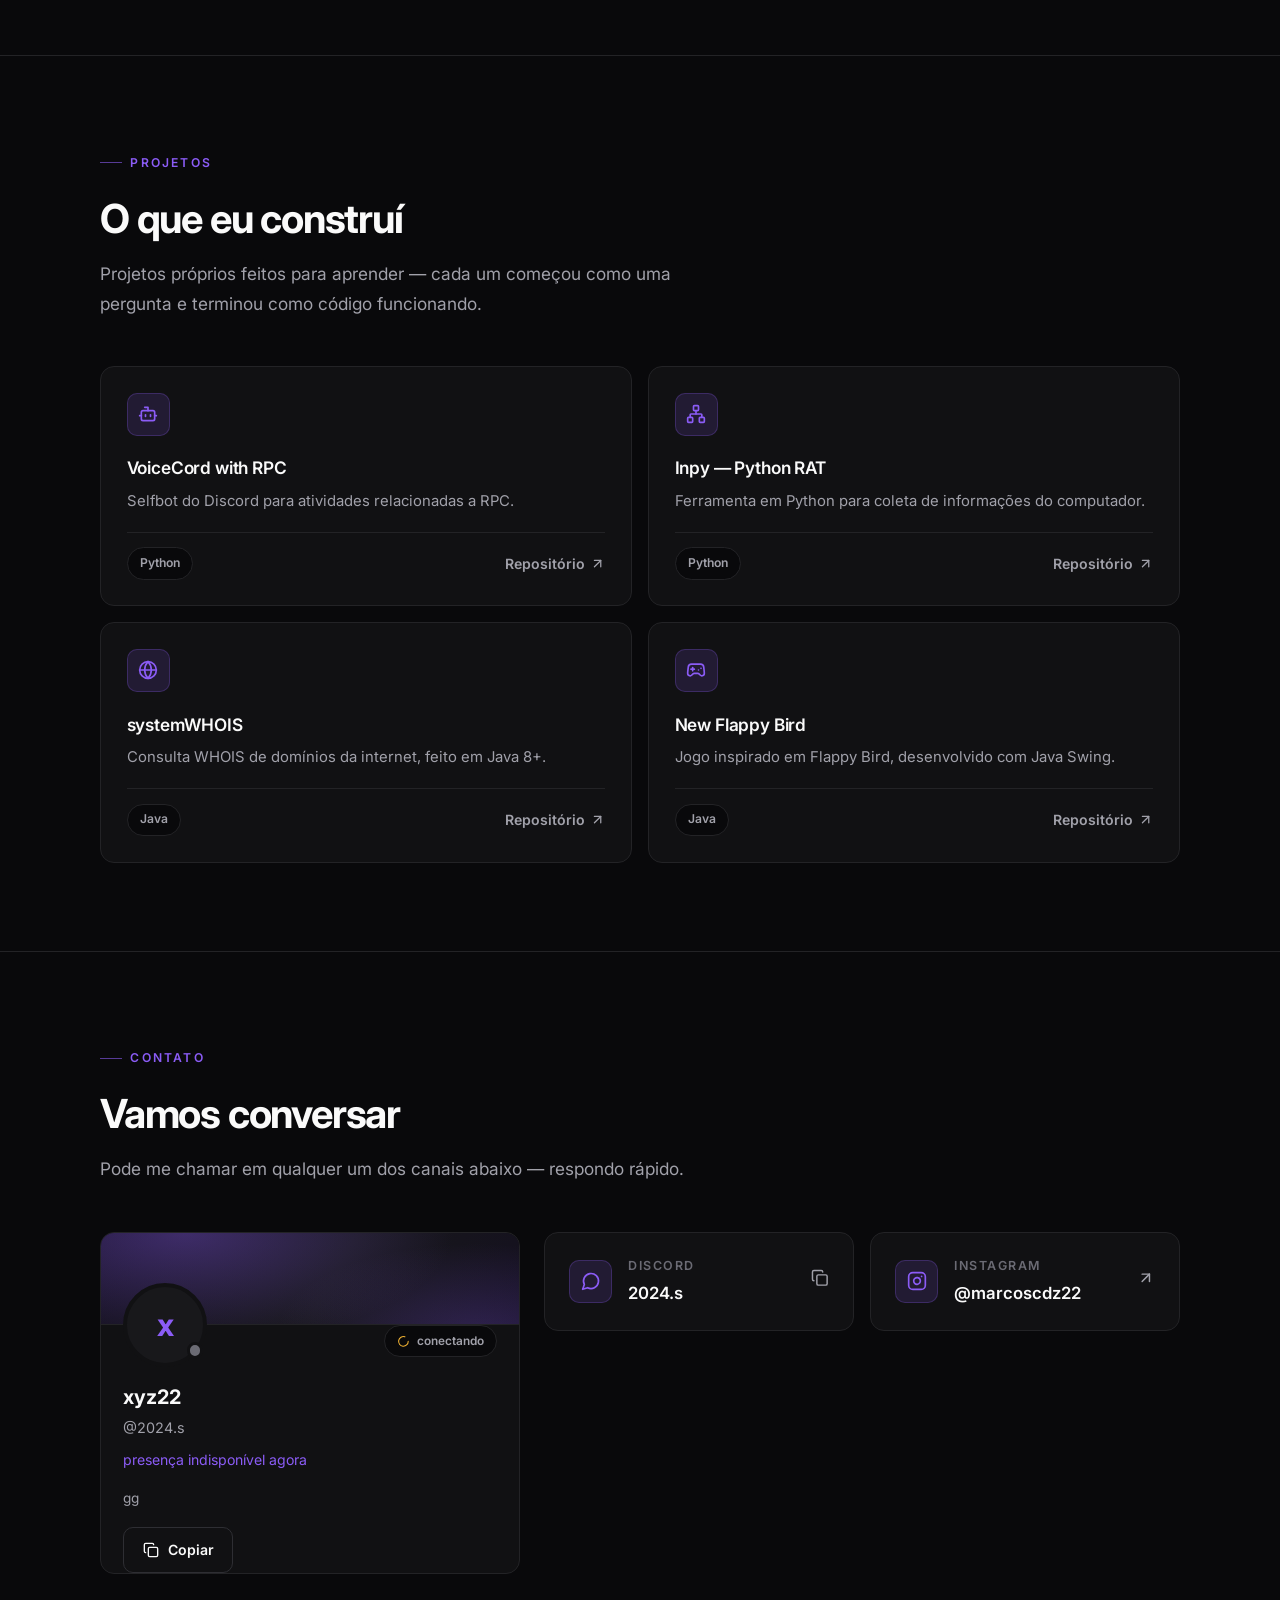
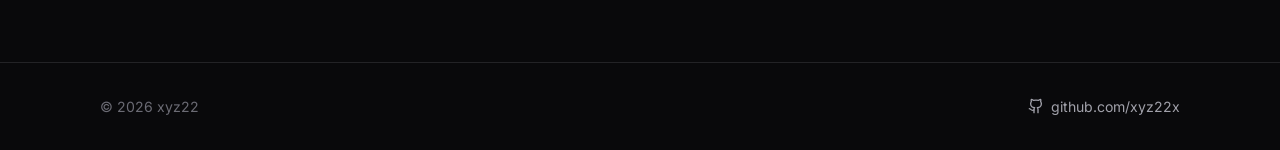
==== commit efb0bc00: "Update Discord bio text" ====
--- a/index.html
+++ b/index.html
@@ -237,7 +237,7 @@
                                 </span>
                             </div>
                         </div>
-                        <p class="discord-bio">14 anos · 2 anos de código · Python, C e Java</p>
+                        <p class="discord-bio">gg</p>
                         <div class="discord-actions">
                             <button class="btn btn-ghost" type="button" id="dcCopy">
                                 <svg class="icon icon-copy"><use href="#i-copy"/></svg>
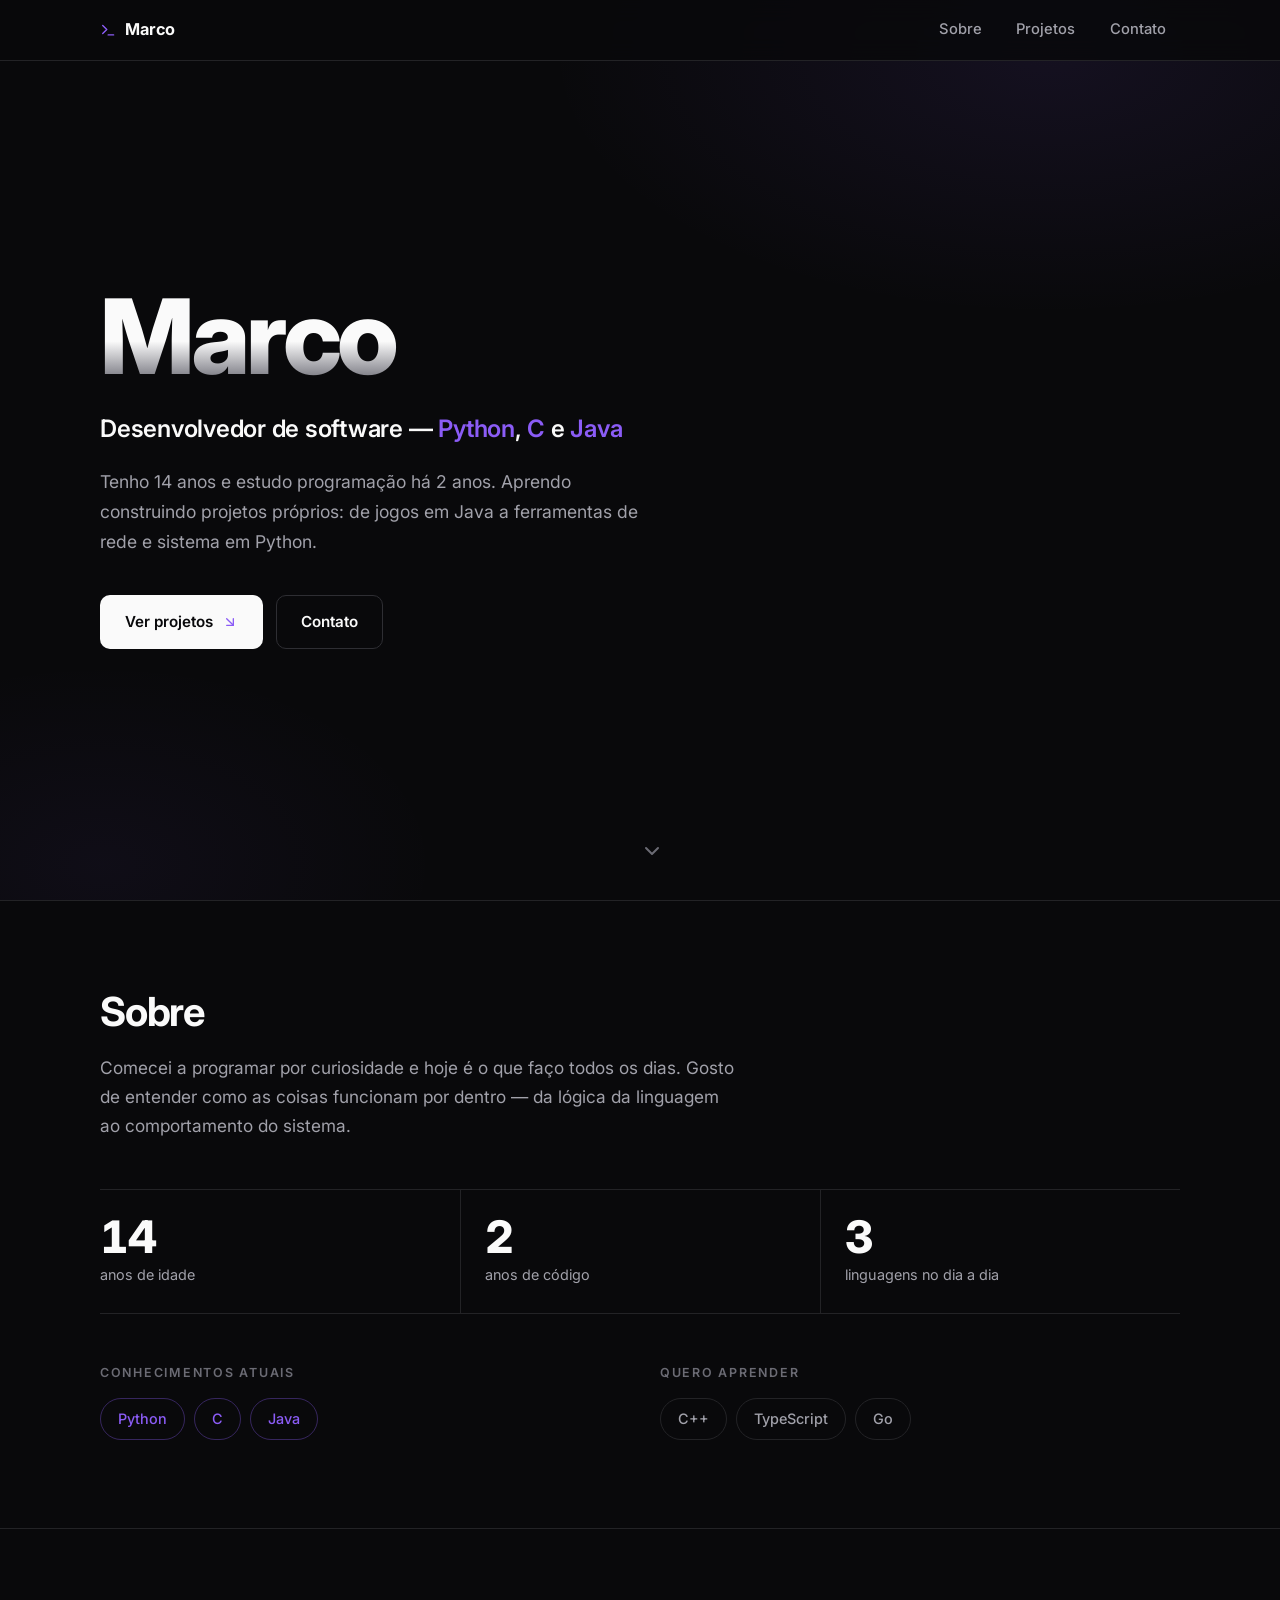
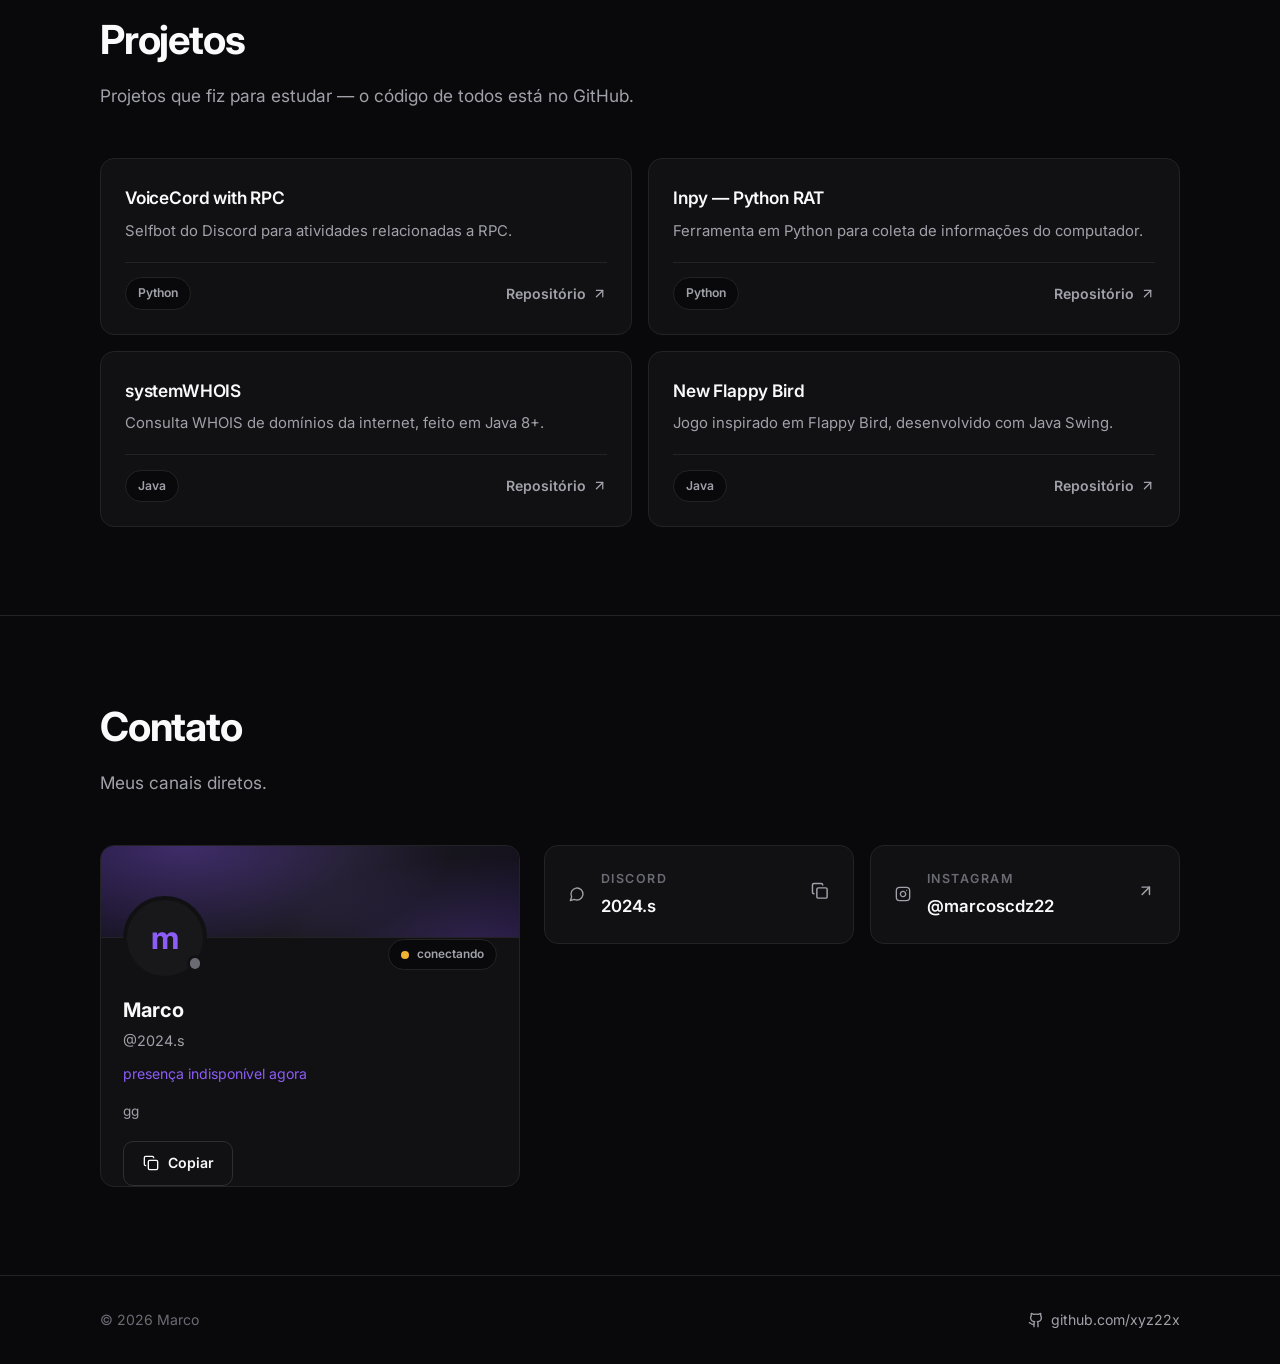
==== commit 3b2a3c82: "update" ====
--- a/index.html
+++ b/index.html
@@ -3,9 +3,9 @@
 <head>
     <meta charset="UTF-8">
     <meta name="viewport" content="width=device-width, initial-scale=1.0">
-    <meta name="description" content="Portfólio de xyz22 — desenvolvedor de software. Python, C e Java. Projetos, estudos e contato.">
+    <meta name="description" content="Portfólio de Marco — desenvolvedor de software. Python, C e Java. Projetos, estudos e contato.">
     <meta name="theme-color" content="#09090b">
-    <meta property="og:title" content="xyz22 — Portfólio">
+    <meta property="og:title" content="Dev Portfólio">
     <meta property="og:description" content="Desenvolvedor de software. Python, C e Java.">
     <meta property="og:type" content="website">
     <title>Dev Portfólio</title>
@@ -23,22 +23,11 @@
         <symbol id="i-menu" viewBox="0 0 24 24"><line x1="4" x2="20" y1="6" y2="6"/><line x1="4" x2="20" y1="12" y2="12"/><line x1="4" x2="20" y1="18" y2="18"/></symbol>
         <symbol id="i-x" viewBox="0 0 24 24"><path d="M18 6 6 18"/><path d="m6 6 12 12"/></symbol>
         <symbol id="i-arrow-down-right" viewBox="0 0 24 24"><path d="m7 7 10 10"/><path d="M17 7v10H7"/></symbol>
-        <symbol id="i-send" viewBox="0 0 24 24"><path d="m22 2-7 20-4-9-9-4Z"/><path d="M22 2 11 13"/></symbol>
         <symbol id="i-chevron-down" viewBox="0 0 24 24"><path d="m6 9 6 6 6-6"/></symbol>
-        <symbol id="i-user" viewBox="0 0 24 24"><path d="M19 21v-2a4 4 0 0 0-4-4H9a4 4 0 0 0-4 4v2"/><circle cx="12" cy="7" r="4"/></symbol>
-        <symbol id="i-clock" viewBox="0 0 24 24"><circle cx="12" cy="12" r="10"/><polyline points="12 6 12 12 16 14"/></symbol>
-        <symbol id="i-code-2" viewBox="0 0 24 24"><path d="m18 16 4-4-4-4"/><path d="m6 8-4 4 4 4"/><path d="m14.5 4-5 16"/></symbol>
-        <symbol id="i-bot" viewBox="0 0 24 24"><path d="M12 8V4H8"/><rect width="16" height="12" x="4" y="8" rx="2"/><path d="M2 14h2"/><path d="M20 14h2"/><path d="M15 13v2"/><path d="M9 13v2"/></symbol>
-        <symbol id="i-network" viewBox="0 0 24 24"><rect x="16" y="16" width="6" height="6" rx="1"/><rect x="2" y="16" width="6" height="6" rx="1"/><rect x="9" y="2" width="6" height="6" rx="1"/><path d="M5 16v-3a1 1 0 0 1 1-1h12a1 1 0 0 1 1 1v3"/><path d="M12 12V8"/></symbol>
-        <symbol id="i-globe" viewBox="0 0 24 24"><circle cx="12" cy="12" r="10"/><path d="M12 2a14.5 14.5 0 0 0 0 20 14.5 14.5 0 0 0 0-20"/><path d="M2 12h20"/></symbol>
-        <symbol id="i-gamepad-2" viewBox="0 0 24 24"><line x1="6" x2="10" y1="11" y2="11"/><line x1="8" x2="8" y1="9" y2="13"/><line x1="15" x2="15.01" y1="12" y2="12"/><line x1="18" x2="18.01" y1="10" y2="10"/><path d="M17.32 5H6.68a4 4 0 0 0-3.978 3.59c-.006.052-.01.101-.017.152C2.604 9.416 2 14.456 2 16a3 3 0 0 0 3 3c1 0 1.5-.5 2-1l1.414-1.414A2 2 0 0 1 9.828 16h4.344a2 2 0 0 1 1.414.586L17 18c.5.5 1 1 2 1a3 3 0 0 0 3-3c0-1.545-.604-6.584-.685-7.258-.007-.05-.011-.1-.017-.151A4 4 0 0 0 17.32 5z"/></symbol>
         <symbol id="i-message-circle" viewBox="0 0 24 24"><path d="M7.9 20A9 9 0 1 0 4 16.1L2 22Z"/></symbol>
         <symbol id="i-instagram" viewBox="0 0 24 24"><rect width="20" height="20" x="2" y="2" rx="5" ry="5"/><path d="M16 11.37A4 4 0 1 1 12.63 8 4 4 0 0 1 16 11.37z"/><line x1="17.5" x2="17.51" y1="6.5" y2="6.5"/></symbol>
         <symbol id="i-copy" viewBox="0 0 24 24"><rect width="14" height="14" x="8" y="8" rx="2" ry="2"/><path d="M4 16c-1.1 0-2-.9-2-2V4c0-1.1.9-2 2-2h10c1.1 0 2 .9 2 2"/></symbol>
         <symbol id="i-check" viewBox="0 0 24 24"><path d="M20 6 9 17l-5-5"/></symbol>
-        <symbol id="i-loader" viewBox="0 0 24 24"><path d="M21 12a9 9 0 1 1-6.219-8.56"/></symbol>
-        <symbol id="i-wifi" viewBox="0 0 24 24"><path d="M12 20h.01"/><path d="M2 8.82a15 15 0 0 1 20 0"/><path d="M5 12.859a10 10 0 0 1 14 0"/><path d="M8.5 16.429a5 5 0 0 1 7 0"/></symbol>
-        <symbol id="i-wifi-off" viewBox="0 0 24 24"><line x1="2" x2="22" y1="2" y2="22"/><path d="M8.5 16.429a5 5 0 0 1 7 0"/><path d="M5 12.859a10 10 0 0 1 5.17-2.69"/><path d="M19 12.859a10 10 0 0 0-2.007-1.523"/><path d="M2 8.82a15 15 0 0 1 4.177-2.643"/><path d="M22 8.82a15 15 0 0 0-11.288-3.764"/><path d="m2 2 20 20"/></symbol>
         <symbol id="i-arrow-up-right" viewBox="0 0 24 24"><path d="M7 7h10v10"/><path d="M7 17 17 7"/></symbol>
         <symbol id="i-github" viewBox="0 0 24 24"><path d="M15 22v-4a4.8 4.8 0 0 0-1-3.5c3 0 6-2 6-5.5.08-1.25-.27-2.48-1-3.5.28-1.15.28-2.35 0-3.5 0 0-1 0-3 1.5-2.64-.5-5.36-.5-8 0C6 2 5 2 5 2c-.3 1.15-.3 2.35 0 3.5A5.403 5.403 0 0 0 4 9c0 3.5 3 5.5 6 5.5-.39.49-.68 1.05-.85 1.65-.17.6-.22 1.23-.15 1.85v4"/><path d="M9 18c-4.51 2-5-2-7-2"/></symbol>
     </svg>
@@ -65,23 +54,19 @@
 
     <main id="conteudo">
         <section class="hero" id="topo">
-            <div class="container">
-                <p class="eyebrow reveal">Portfólio de desenvolvedor</p>
-                <h1 class="reveal d1">Marco</h1>
-                <p class="hero-role reveal d2">Desenvolvedor de software — <span>Python</span>, <span>C</span> e <span>Java</span></p>
-                <p class="hero-text reveal d3">
+            <div class="container reveal">
+                <h1>Marco</h1>
+                <p class="hero-role">Desenvolvedor de software — <span>Python</span>, <span>C</span> e <span>Java</span></p>
+                <p class="hero-text">
                     Tenho 14 anos e estudo programação há 2 anos. Aprendo construindo projetos
                     próprios: de jogos em Java a ferramentas de rede e sistema em Python.
                 </p>
-                <div class="hero-actions reveal d4">
+                <div class="hero-actions">
                     <a class="btn btn-primary" href="#projetos">
                         Ver projetos
                         <svg class="icon"><use href="#i-arrow-down-right"/></svg>
                     </a>
-                    <a class="btn btn-ghost" href="#contato">
-                        Contato
-                        <svg class="icon"><use href="#i-send"/></svg>
-                    </a>
+                    <a class="btn btn-ghost" href="#contato">Contato</a>
                 </div>
             </div>
             <a class="scroll-hint" href="#sobre" aria-label="Rolar para a seção Sobre">
@@ -91,33 +76,28 @@
 
         <section class="section" id="sobre">
             <div class="container">
-                <p class="eyebrow reveal">Sobre</p>
-                <h2 class="reveal d1">Quem está por trás do código</h2>
-                <p class="section-text reveal d2">
+                <h2>Sobre</h2>
+                <p class="section-text">
                     Comecei a programar por curiosidade e hoje é o que faço todos os dias.
-                    Gosto de entender como as coisas funcionam de verdade — da lógica da
-                    linguagem ao comportamento do sistema — e transformar isso em projetos
-                    próprios, errando, corrigindo e aprendendo no processo.
+                    Gosto de entender como as coisas funcionam por dentro — da lógica da
+                    linguagem ao comportamento do sistema.
                 </p>
-                <div class="stats">
-                    <div class="stat reveal d1">
-                        <svg class="icon stat-icon"><use href="#i-user"/></svg>
-                        <span class="stat-num" data-count="14">0</span>
+                <div class="stats reveal">
+                    <div class="stat">
+                        <span class="stat-num" data-count="14">14</span>
                         <span class="stat-label">anos de idade</span>
                     </div>
-                    <div class="stat reveal d2">
-                        <svg class="icon stat-icon"><use href="#i-clock"/></svg>
-                        <span class="stat-num" data-count="2">0</span>
-                        <span class="stat-label">anos estudando programação</span>
+                    <div class="stat">
+                        <span class="stat-num" data-count="2">2</span>
+                        <span class="stat-label">anos de código</span>
                     </div>
-                    <div class="stat reveal d3">
-                        <svg class="icon stat-icon"><use href="#i-code-2"/></svg>
-                        <span class="stat-num" data-count="3">0</span>
+                    <div class="stat">
+                        <span class="stat-num" data-count="3">3</span>
                         <span class="stat-label">linguagens no dia a dia</span>
                     </div>
                 </div>
-                <div class="techs">
-                    <div class="tech-group reveal">
+                <div class="techs reveal">
+                    <div class="tech-group">
                         <h3>Conhecimentos atuais</h3>
                         <ul class="badges">
                             <li class="badge is-current">Python</li>
@@ -125,7 +105,7 @@
                             <li class="badge is-current">Java</li>
                         </ul>
                     </div>
-                    <div class="tech-group reveal d2">
+                    <div class="tech-group">
                         <h3>Quero aprender</h3>
                         <ul class="badges">
                             <li class="badge">C++</li>
@@ -139,15 +119,12 @@
 
         <section class="section" id="projetos">
             <div class="container">
-                <p class="eyebrow reveal">Projetos</p>
-                <h2 class="reveal d1">O que eu construí</h2>
-                <p class="section-text reveal d2">
-                    Projetos próprios feitos para aprender — cada um começou como uma
-                    pergunta e terminou como código funcionando.
+                <h2>Projetos</h2>
+                <p class="section-text">
+                    Projetos que fiz para estudar — o código de todos está no GitHub.
                 </p>
-                <div class="projects">
-                    <a class="project reveal d1" href="https://github.com/xyz22x/VoiceCord-with-rpc" target="_blank" rel="noopener">
-                        <span class="project-icon"><svg class="icon"><use href="#i-bot"/></svg></span>
+                <div class="projects reveal">
+                    <a class="project" href="https://github.com/xyz22x/VoiceCord-with-rpc" target="_blank" rel="noopener">
                         <span class="project-body">
                             <span class="project-title">VoiceCord with RPC</span>
                             <span class="project-desc">Selfbot do Discord para atividades relacionadas a RPC.</span>
@@ -157,8 +134,7 @@
                             <span class="project-link">Repositório <svg class="icon"><use href="#i-arrow-up-right"/></svg></span>
                         </span>
                     </a>
-                    <a class="project reveal d2" href="https://github.com/xyz22x/RATInpy" target="_blank" rel="noopener">
-                        <span class="project-icon"><svg class="icon"><use href="#i-network"/></svg></span>
+                    <a class="project" href="https://github.com/xyz22x/RATInpy" target="_blank" rel="noopener">
                         <span class="project-body">
                             <span class="project-title">Inpy — Python RAT</span>
                             <span class="project-desc">Ferramenta em Python para coleta de informações do computador.</span>
@@ -168,8 +144,7 @@
                             <span class="project-link">Repositório <svg class="icon"><use href="#i-arrow-up-right"/></svg></span>
                         </span>
                     </a>
-                    <a class="project reveal d3" href="https://github.com/xyz22x/systemWHOIS" target="_blank" rel="noopener">
-                        <span class="project-icon"><svg class="icon"><use href="#i-globe"/></svg></span>
+                    <a class="project" href="https://github.com/xyz22x/systemWHOIS" target="_blank" rel="noopener">
                         <span class="project-body">
                             <span class="project-title">systemWHOIS</span>
                             <span class="project-desc">Consulta WHOIS de domínios da internet, feito em Java 8+.</span>
@@ -179,8 +154,7 @@
                             <span class="project-link">Repositório <svg class="icon"><use href="#i-arrow-up-right"/></svg></span>
                         </span>
                     </a>
-                    <a class="project reveal d4" href="https://github.com/xyz22x/NewFlappyBird" target="_blank" rel="noopener">
-                        <span class="project-icon"><svg class="icon"><use href="#i-gamepad-2"/></svg></span>
+                    <a class="project" href="https://github.com/xyz22x/NewFlappyBird" target="_blank" rel="noopener">
                         <span class="project-body">
                             <span class="project-title">New Flappy Bird</span>
                             <span class="project-desc">Jogo inspirado em Flappy Bird, desenvolvido com Java Swing.</span>
@@ -196,30 +170,27 @@
 
         <section class="section" id="contato">
             <div class="container">
-                <p class="eyebrow reveal">Contato</p>
-                <h2 class="reveal d1">Vamos conversar</h2>
-                <p class="section-text reveal d2">
-                    Pode me chamar em qualquer um dos canais abaixo — respondo rápido.
+                <h2>Contato</h2>
+                <p class="section-text">
+                    Meus canais diretos.
                 </p>
-                <div class="contact-layout">
-                    <article class="discord-card reveal d1" id="discordCard" aria-busy="true">
+                <div class="contact-layout reveal">
+                    <article class="discord-card" id="discordCard" aria-busy="true">
                         <div class="discord-banner" aria-hidden="true"></div>
                         <div class="discord-head">
                             <div class="discord-avatar">
                                 <img id="dcAvatarImg" alt="Avatar do Discord" hidden>
-                                <span id="dcAvatarLetter">x</span>
+                                <span id="dcAvatarLetter">m</span>
                                 <span class="presence-dot unknown" id="dcDot" title="presença desconhecida"></span>
                             </div>
                             <span class="conn-pill conn-loading" id="dcConn">
-                                <svg class="icon icon-load"><use href="#i-loader"/></svg>
-                                <svg class="icon icon-live"><use href="#i-wifi"/></svg>
-                                <svg class="icon icon-down"><use href="#i-wifi-off"/></svg>
+                                <span class="conn-dot"></span>
                                 <span id="dcConnText">conectando</span>
                             </span>
                         </div>
                         <div class="discord-info">
                             <p class="discord-name">
-                                <span id="dcName">xyz22</span>
+                                <span id="dcName">Marco</span>
                             </p>
                             <p class="discord-username" id="dcUser">@2024.s</p>
                             <p class="discord-status" id="dcStatus">carregando presença…</p>
@@ -251,30 +222,30 @@
                         </div>
                         <p class="discord-updated" id="dcUpdated" hidden>atualizado às --:--:--</p>
                     </article>
-                    <div class="contact-side reveal d2">
+                    <div class="contact-side">
                         <div class="contact-grid">
-                    <button class="contact-card reveal d1" type="button" data-copy="2024.s" aria-label="Copiar Discord 2024.s">
-                        <span class="contact-icon"><svg class="icon"><use href="#i-message-circle"/></svg></span>
-                        <span class="contact-body">
-                            <span class="contact-label">Discord</span>
-                            <span class="contact-value">2024.s</span>
-                        </span>
-                        <span class="contact-action">
-                            <svg class="icon icon-copy"><use href="#i-copy"/></svg>
-                            <svg class="icon icon-check"><use href="#i-check"/></svg>
-                        </span>
-                    </button>
-                    <a class="contact-card reveal d2" href="https://instagram.com/marcoscdz22" target="_blank" rel="noopener">
-                        <span class="contact-icon"><svg class="icon"><use href="#i-instagram"/></svg></span>
-                        <span class="contact-body">
-                            <span class="contact-label">Instagram</span>
-                            <span class="contact-value">@marcoscdz22</span>
-                        </span>
-                        <span class="contact-action">
-                            <svg class="icon"><use href="#i-arrow-up-right"/></svg>
-                        </span>
-                    </a>
-                </div>
+                            <button class="contact-card" type="button" data-copy="2024.s" aria-label="Copiar Discord 2024.s">
+                                <svg class="icon contact-glyph"><use href="#i-message-circle"/></svg>
+                                <span class="contact-body">
+                                    <span class="contact-label">Discord</span>
+                                    <span class="contact-value">2024.s</span>
+                                </span>
+                                <span class="contact-action">
+                                    <svg class="icon icon-copy"><use href="#i-copy"/></svg>
+                                    <svg class="icon icon-check"><use href="#i-check"/></svg>
+                                </span>
+                            </button>
+                            <a class="contact-card" href="https://instagram.com/marcoscdz22" target="_blank" rel="noopener">
+                                <svg class="icon contact-glyph"><use href="#i-instagram"/></svg>
+                                <span class="contact-body">
+                                    <span class="contact-label">Instagram</span>
+                                    <span class="contact-value">@marcoscdz22</span>
+                                </span>
+                                <span class="contact-action">
+                                    <svg class="icon"><use href="#i-arrow-up-right"/></svg>
+                                </span>
+                            </a>
+                        </div>
                     </div>
                 </div>
             </div>
@@ -283,7 +254,7 @@
 
     <footer class="footer">
         <div class="container footer-inner">
-            <p>© 2026 xyz22</p>
+            <p>© 2026 Marco</p>
             <a class="footer-link" href="https://github.com/xyz22x" target="_blank" rel="noopener">
                 <svg class="icon"><use href="#i-github"/></svg>
                 github.com/xyz22x
@@ -480,7 +451,7 @@
             const display = typeof u.display_name === "string" && u.display_name
                 ? u.display_name
                 : (typeof u.global_name === "string" && u.global_name ? u.global_name : u.username);
-            const shown = display || u.username || "xyz22";
+            const shown = display || u.username || "Marco";
             dc.name.textContent = shown;
             dc.user.textContent = u.username ? "@" + u.username : "@2024.s";
             dc.avatarLetter.textContent = shown.trim().charAt(0).toLowerCase() || "x";
@@ -627,7 +598,7 @@
             });
         } else if (dc.card) {
             renderUnavailable("presença não configurada — defina DISCORD_USER_ID");
-            dc.name.textContent = "xyz22";
+            dc.name.textContent = "Marco";
             dc.user.textContent = "@2024.s";
         }
 
@@ -635,7 +606,7 @@
             dc.copy.addEventListener("click", () => {
                 navigator.clipboard.writeText(DISCORD_USER_ID || "2024.s").then(() => {
                     dc.copy.classList.add("copied");
-                    dc.copyLabel.textContent = "copiado ✓";
+                    dc.copyLabel.textContent = "copiado";
                     setTimeout(() => {
                         dc.copy.classList.remove("copied");
                         dc.copyLabel.textContent = "Copiar";
--- a/main.css
+++ b/main.css
@@ -263,26 +263,6 @@
     padding-block: 8rem 6rem;
 }
 
-.eyebrow {
-    display: inline-flex;
-    align-items: center;
-    gap: 0.5rem;
-    font-size: 0.76rem;
-    font-weight: 600;
-    letter-spacing: 0.18em;
-    text-transform: uppercase;
-    color: var(--accent);
-    margin-bottom: 1.4rem;
-}
-
-.eyebrow::before {
-    content: "";
-    width: 1.4rem;
-    height: 1px;
-    background: var(--accent);
-    opacity: 0.6;
-}
-
 .hero h1 {
     font-size: clamp(3.2rem, 11vw, 6.5rem);
     font-weight: 800;
@@ -420,40 +400,38 @@
 
 .stats {
     display: grid;
-    grid-template-columns: 1fr;
-    gap: 1rem;
-    margin-bottom: 3.5rem;
-}
-
-@media (min-width: 640px) {
+    grid-template-columns: repeat(3, 1fr);
+    margin-bottom: 3rem;
+    border-block: 1px solid var(--line);
+}
+
+@media (max-width: 560px) {
     .stats {
-        grid-template-columns: repeat(3, 1fr);
+        grid-template-columns: 1fr;
+    }
+
+    .stat {
+        border-left: none;
+        border-top: 1px solid var(--line);
+        padding: 1.2rem 0;
+    }
+
+    .stat:first-child {
+        border-top: none;
     }
 }
 
 .stat {
     display: grid;
-    gap: 0.3rem;
-    justify-items: center;
-    text-align: center;
-    padding: 2rem 1.2rem 1.8rem;
-    background: var(--surface);
-    border: 1px solid var(--line);
-    border-radius: var(--radius);
-    transition: border-color 0.25s, background 0.25s, transform 0.25s var(--ease);
-}
-
-.stat:hover {
-    border-color: var(--line-strong);
-    background: var(--surface-2);
-    transform: translateY(-3px);
-}
-
-.stat-icon {
-    width: 1.35rem;
-    height: 1.35rem;
-    color: var(--accent);
-    margin-bottom: 0.4rem;
+    gap: 0.2rem;
+    align-content: center;
+    padding: 1.6rem 1.5rem;
+    border-left: 1px solid var(--line);
+}
+
+.stat:first-child {
+    border-left: none;
+    padding-left: 0;
 }
 
 .stat-num {
@@ -461,6 +439,7 @@
     font-weight: 800;
     letter-spacing: -0.03em;
     line-height: 1;
+    font-variant-numeric: tabular-nums;
 }
 
 .stat-label {
@@ -500,39 +479,23 @@
 .badge {
     display: inline-flex;
     align-items: center;
-    gap: 0.5rem;
     padding: 0.5rem 1.05rem;
-    background: var(--surface);
     border: 1px solid var(--line);
     border-radius: 999px;
     font-size: 0.9rem;
     font-weight: 500;
     color: var(--muted);
-    transition: border-color 0.2s, color 0.2s, background 0.2s;
-}
-
-.badge::before {
-    content: "";
-    width: 0.45rem;
-    height: 0.45rem;
-    border-radius: 50%;
-    background: var(--faint);
+    transition: border-color 0.2s, color 0.2s;
 }
 
 .badge:hover {
     border-color: var(--line-strong);
     color: var(--text);
-    background: var(--surface-2);
 }
 
 .badge.is-current {
-    color: var(--text);
+    color: var(--accent);
     border-color: rgba(139, 92, 246, 0.35);
-    background: var(--accent-soft);
-}
-
-.badge.is-current::before {
-    background: var(--accent);
 }
 
 /* ====== projetos ====== */
@@ -553,7 +516,7 @@
     display: flex;
     flex-direction: column;
     gap: 1.1rem;
-    padding: 1.6rem;
+    padding: 1.5rem;
     background: var(--surface);
     border: 1px solid var(--line);
     border-radius: var(--radius);
@@ -565,23 +528,6 @@
     background: var(--surface-2);
     transform: translateY(-4px);
     box-shadow: var(--shadow);
-}
-
-.project-icon {
-    display: inline-flex;
-    align-items: center;
-    justify-content: center;
-    width: 2.7rem;
-    height: 2.7rem;
-    border-radius: var(--radius-sm);
-    background: var(--accent-soft);
-    border: 1px solid rgba(139, 92, 246, 0.25);
-    color: var(--accent);
-}
-
-.project-icon .icon {
-    width: 1.25rem;
-    height: 1.25rem;
 }
 
 .project-body {
@@ -678,22 +624,16 @@
     transform: translateY(-3px);
 }
 
-.contact-icon {
-    display: inline-flex;
-    align-items: center;
-    justify-content: center;
-    width: 2.7rem;
-    height: 2.7rem;
-    border-radius: var(--radius-sm);
-    background: var(--accent-soft);
-    border: 1px solid rgba(139, 92, 246, 0.25);
+.contact-glyph {
+    width: 1.15rem;
+    height: 1.15rem;
+    color: var(--muted);
+    flex-shrink: 0;
+    transition: color 0.2s;
+}
+
+.contact-card:hover .contact-glyph {
     color: var(--accent);
-    flex-shrink: 0;
-}
-
-.contact-icon .icon {
-    width: 1.25rem;
-    height: 1.25rem;
 }
 
 .contact-body {
@@ -854,7 +794,7 @@
 .conn-pill {
     display: inline-flex;
     align-items: center;
-    gap: 0.4rem;
+    gap: 0.45rem;
     padding: 0.3rem 0.75rem;
     border-radius: 999px;
     border: 1px solid var(--line);
@@ -866,27 +806,30 @@
     white-space: nowrap;
 }
 
-.conn-pill .icon {
-    width: 0.8rem;
-    height: 0.8rem;
-}
-
-.conn-pill .icon-live,
-.conn-pill .icon-down {
-    display: none;
-}
-
-.conn-pill.conn-loading .icon-load { display: block; animation: spin 1.2s linear infinite; color: #f0b232; }
-.conn-pill.conn-live .icon-load,
-.conn-pill.conn-live .icon-down { display: none; }
-.conn-pill.conn-live .icon-live { display: block; color: #23a559; }
-.conn-pill.conn-live { color: var(--text); border-color: rgba(35, 165, 89, 0.4); }
-.conn-pill.conn-down .icon-load,
-.conn-pill.conn-down .icon-live { display: none; }
-.conn-pill.conn-down .icon-down { display: block; color: var(--faint); }
-
-@keyframes spin {
-    to { transform: rotate(360deg); }
+.conn-dot {
+    width: 0.5rem;
+    height: 0.5rem;
+    border-radius: 50%;
+    background: var(--faint);
+}
+
+.conn-pill.conn-loading .conn-dot {
+    background: #f0b232;
+    animation: pulse 1.4s ease-in-out infinite;
+}
+
+.conn-pill.conn-live {
+    color: var(--text);
+    border-color: rgba(35, 165, 89, 0.4);
+}
+
+.conn-pill.conn-live .conn-dot {
+    background: #23a559;
+}
+
+@keyframes pulse {
+    0%, 100% { opacity: 1; }
+    50%      { opacity: 0.35; }
 }
 
 .discord-info {
@@ -962,7 +905,7 @@
 .activity-media-icon {
     display: grid;
     place-items: center;
-    color: var(--accent);
+    color: var(--muted);
 }
 
 .activity-media-icon .icon {
@@ -1070,11 +1013,6 @@
     transform: translateY(20px);
     transition: opacity 0.6s var(--ease), transform 0.6s var(--ease);
 }
-
-html.js .reveal.d1 { transition-delay: 0.07s; }
-html.js .reveal.d2 { transition-delay: 0.14s; }
-html.js .reveal.d3 { transition-delay: 0.21s; }
-html.js .reveal.d4 { transition-delay: 0.28s; }
 
 html.js .reveal.in {
     opacity: 1;
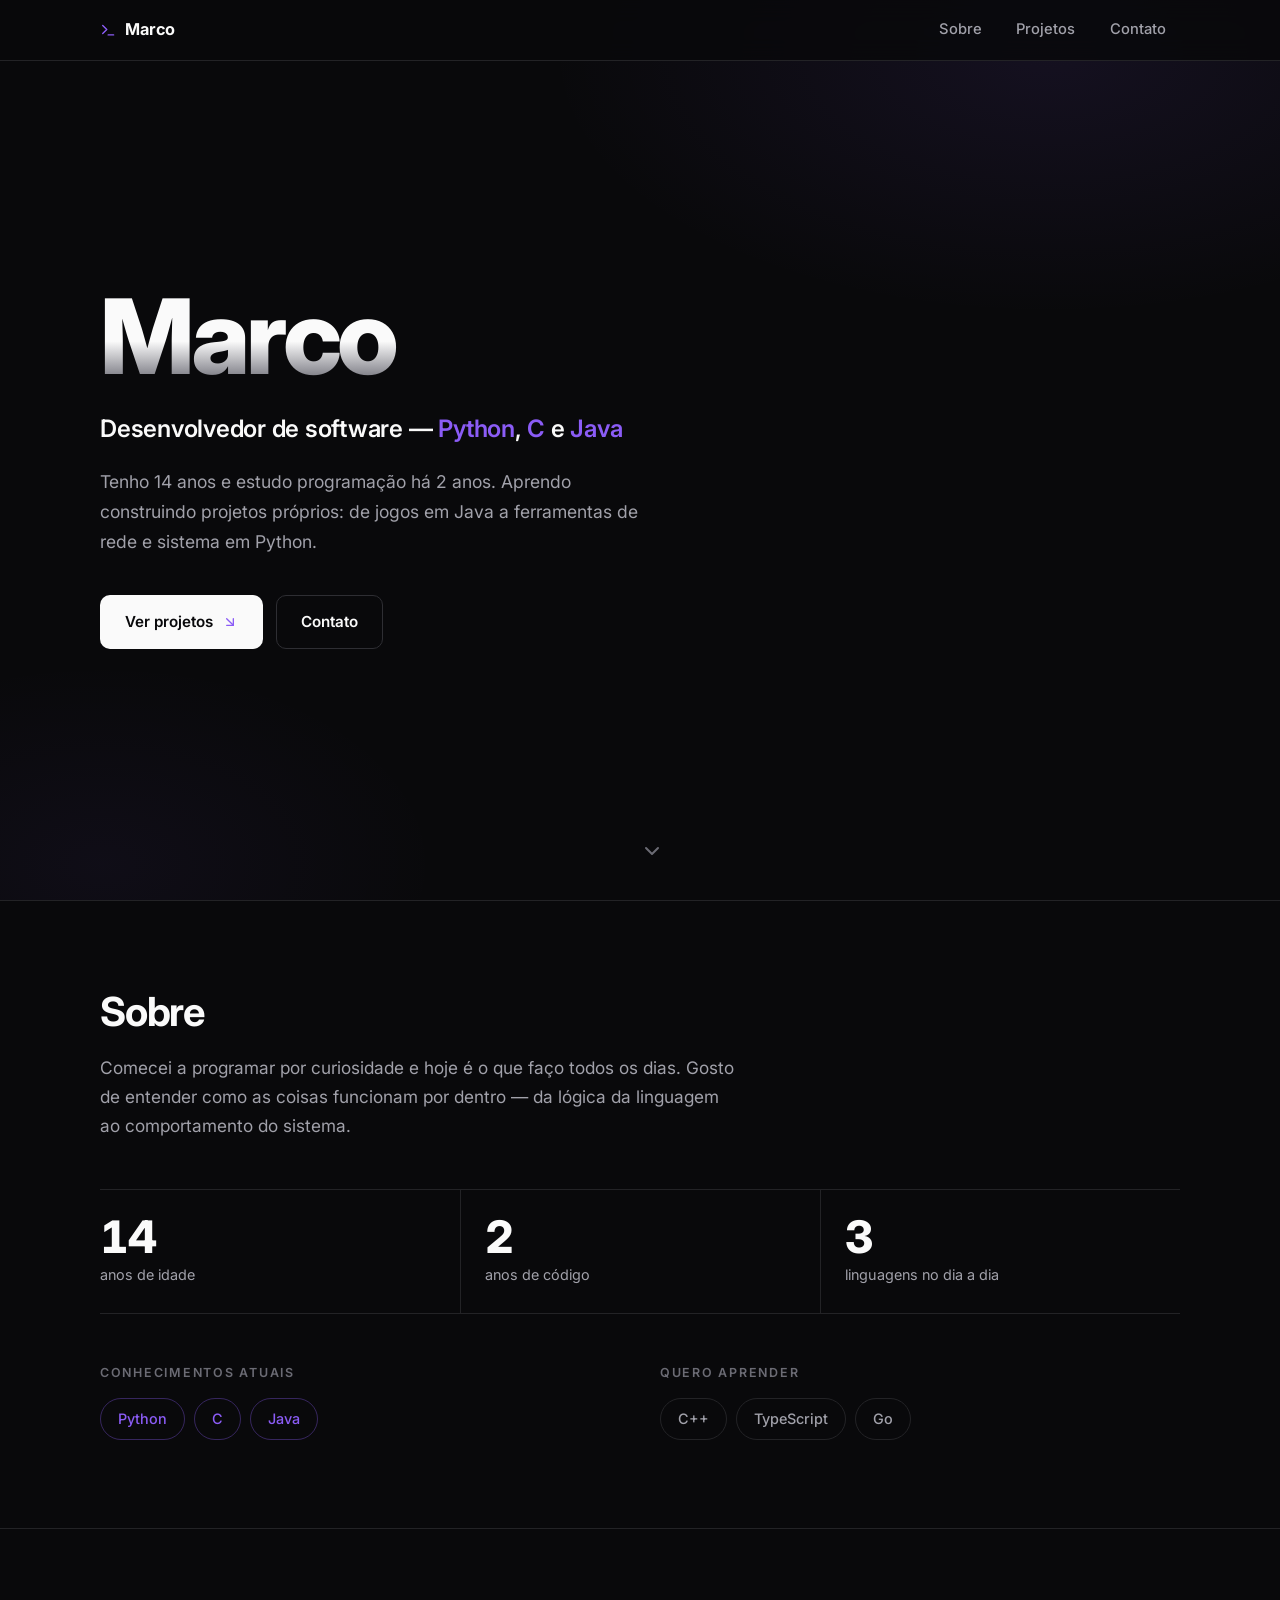
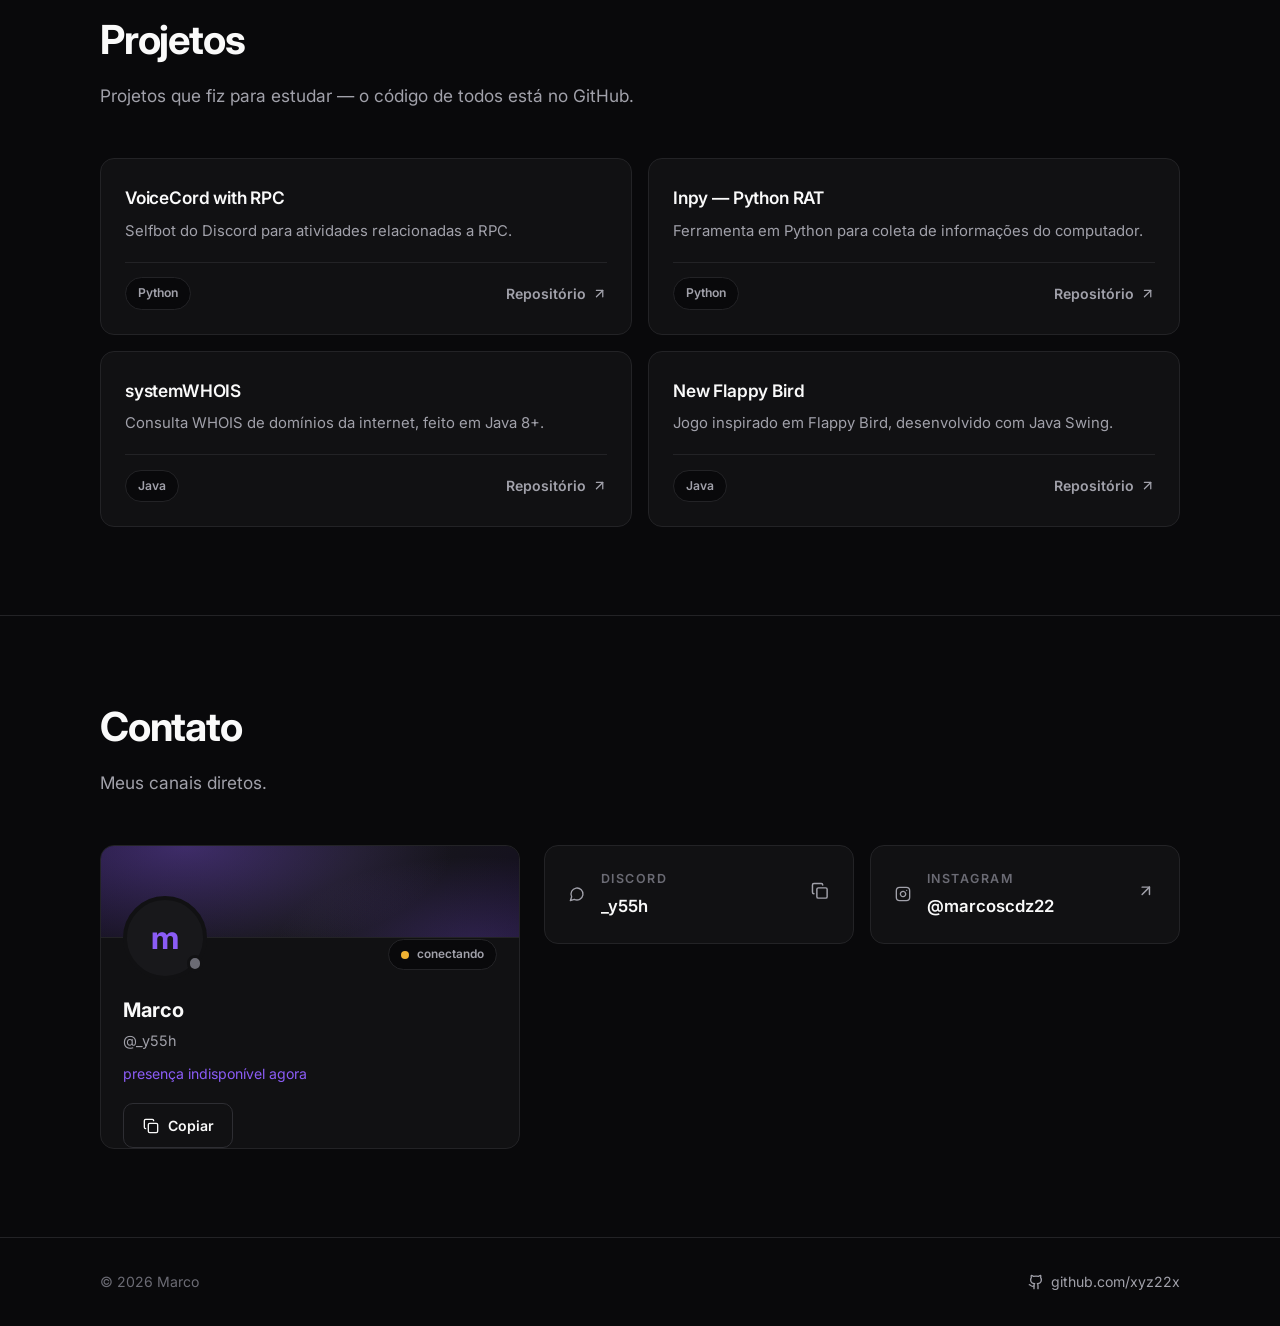
==== commit 793dfdc9: "update" ====
--- a/index.html
+++ b/index.html
@@ -176,7 +176,9 @@
                 </p>
                 <div class="contact-layout reveal">
                     <article class="discord-card" id="discordCard" aria-busy="true">
-                        <div class="discord-banner" aria-hidden="true"></div>
+                        <div class="discord-banner" aria-hidden="true">
+                            <img class="discord-banner-img" id="dcBannerImg" alt="" hidden>
+                        </div>
                         <div class="discord-head">
                             <div class="discord-avatar">
                                 <img id="dcAvatarImg" alt="Avatar do Discord" hidden>
@@ -192,7 +194,8 @@
                             <p class="discord-name">
                                 <span id="dcName">Marco</span>
                             </p>
-                            <p class="discord-username" id="dcUser">@2024.s</p>
+                            <p class="discord-username" id="dcUser">@_y55h</p>
+                            <div class="discord-badges" id="dcBadges" hidden></div>
                             <p class="discord-status" id="dcStatus">carregando presença…</p>
                         </div>
                         <div class="discord-activity" id="dcActivity" hidden>
@@ -208,7 +211,7 @@
                                 </span>
                             </div>
                         </div>
-                        <p class="discord-bio">gg</p>
+                        <p class="discord-bio" id="dcBio" hidden></p>
                         <div class="discord-actions">
                             <button class="btn btn-ghost" type="button" id="dcCopy">
                                 <svg class="icon icon-copy"><use href="#i-copy"/></svg>
@@ -224,11 +227,11 @@
                     </article>
                     <div class="contact-side">
                         <div class="contact-grid">
-                            <button class="contact-card" type="button" data-copy="2024.s" aria-label="Copiar Discord 2024.s">
+                            <button class="contact-card" type="button" data-copy="_y55h" aria-label="Copiar Discord _y55h">
                                 <svg class="icon contact-glyph"><use href="#i-message-circle"/></svg>
                                 <span class="contact-body">
                                     <span class="contact-label">Discord</span>
-                                    <span class="contact-value">2024.s</span>
+                                    <span class="contact-value">_y55h</span>
                                 </span>
                                 <span class="contact-action">
                                     <svg class="icon icon-copy"><use href="#i-copy"/></svg>
@@ -315,7 +318,7 @@
                     copyBtn.setAttribute("aria-label", "Discord copiado");
                     setTimeout(() => {
                         copyBtn.classList.remove("copied");
-                        copyBtn.setAttribute("aria-label", "Copiar Discord 2024.s");
+                        copyBtn.setAttribute("aria-label", "Copiar Discord _y55h");
                     }, 1800);
                 }).catch(() => {});
             });
@@ -324,16 +327,21 @@
         const DISCORD_USER_ID = "1310038822612111481";
         const LANYARD_REST = "https://api.lanyard.rest/v1/users/";
         const LANYARD_WS = "wss://api.lanyard.rest/socket";
+        const PROFILE_REST = "https://dcdn.dstn.to/profile/";
+        const DISCORD_BIO = "";
         const STATUS_LABEL = { online: "online", idle: "ausente", dnd: "não perturbe", offline: "offline" };
         const ACTIVITY_LABEL = { 0: "Jogando", 1: "Transmitindo", 2: "Ouvindo", 3: "Assistindo" };
+        let presenceLoaded = false;
 
         const dc = {
             card: document.getElementById("discordCard"),
             conn: document.getElementById("dcConn"),
             connText: document.getElementById("dcConnText"),
             dot: document.getElementById("dcDot"),
+            bannerImg: document.getElementById("dcBannerImg"),
             name: document.getElementById("dcName"),
             user: document.getElementById("dcUser"),
+            badges: document.getElementById("dcBadges"),
             status: document.getElementById("dcStatus"),
             activity: document.getElementById("dcActivity"),
             activityLabel: document.getElementById("dcActivityLabel"),
@@ -343,6 +351,7 @@
             activityIcon: document.getElementById("dcActivityIcon"),
             avatarImg: document.getElementById("dcAvatarImg"),
             avatarLetter: document.getElementById("dcAvatarLetter"),
+            bio: document.getElementById("dcBio"),
             copy: document.getElementById("dcCopy"),
             copyLabel: document.getElementById("dcCopyLabel"),
             open: document.getElementById("dcOpen"),
@@ -453,7 +462,8 @@
                 : (typeof u.global_name === "string" && u.global_name ? u.global_name : u.username);
             const shown = display || u.username || "Marco";
             dc.name.textContent = shown;
-            dc.user.textContent = u.username ? "@" + u.username : "@2024.s";
+            dc.user.textContent = u.username ? "@" + u.username : "@_y55h";
+            presenceLoaded = true;
             dc.avatarLetter.textContent = shown.trim().charAt(0).toLowerCase() || "x";
             renderAvatar(u);
             const label = STATUS_LABEL[p.discord_status] || p.discord_status;
@@ -479,6 +489,84 @@
         function markUpdated() {
             dc.updated.hidden = false;
             dc.updated.textContent = "atualizado às " + new Date().toLocaleTimeString("pt-BR");
+        }
+
+        function renderProfile(p) {
+            const u = p && typeof p === "object" ? p.user : null;
+            if (!u || typeof u !== "object" || u.id !== DISCORD_USER_ID) return;
+            if (typeof u.banner === "string" && u.banner) {
+                const ext = u.banner.startsWith("a_") ? "gif" : "png";
+                const url = "https://cdn.discordapp.com/banners/" + encodeURIComponent(u.id) + "/" + encodeURIComponent(u.banner) + "." + ext + "?size=600";
+                const img = new Image();
+                img.alt = "";
+                img.referrerPolicy = "no-referrer";
+                img.onload = () => {
+                    dc.bannerImg.src = url;
+                    dc.bannerImg.hidden = false;
+                };
+                img.onerror = () => {};
+                img.src = url;
+            } else if (typeof u.banner_color === "string" && /^#[0-9a-fA-F]{6}$/.test(u.banner_color)) {
+                dc.bannerImg.parentElement.style.background = u.banner_color;
+            }
+            if (Array.isArray(u.badges)) {
+                const valid = u.badges.filter(b => b && typeof b.icon === "string" && typeof b.description === "string").slice(0, 6);
+                if (valid.length) {
+                    dc.badges.replaceChildren();
+                    for (const b of valid) {
+                        const el = document.createElement("img");
+                        el.className = "discord-badge";
+                        el.alt = b.description;
+                        el.title = b.description;
+                        el.referrerPolicy = "no-referrer";
+                        el.onerror = () => el.remove();
+                        el.src = "https://cdn.discordapp.com/badge-icons/" + encodeURIComponent(b.icon) + ".png";
+                        dc.badges.appendChild(el);
+                    }
+                    dc.badges.hidden = false;
+                }
+            }
+            const bio = typeof u.bio === "string" ? u.bio.trim() : "";
+            const manualBio = DISCORD_BIO.trim();
+            const finalBio = bio || manualBio;
+            if (finalBio) {
+                dc.bio.hidden = false;
+                dc.bio.textContent = finalBio;
+            }
+            if (!presenceLoaded) {
+                if (typeof u.global_name === "string" && u.global_name) dc.name.textContent = u.global_name;
+                else if (typeof u.username === "string" && u.username) dc.name.textContent = u.username;
+                if (typeof u.username === "string" && u.username) dc.user.textContent = "@" + u.username;
+                if (typeof u.avatar === "string" && u.avatar) {
+                    renderAvatar(u);
+                }
+            }
+        }
+
+        function fetchProfile() {
+            if (!DISCORD_USER_ID) return;
+            const key = "dcProfile:" + DISCORD_USER_ID;
+            let cached = null;
+            try {
+                const raw = sessionStorage.getItem(key);
+                if (raw) {
+                    const c = JSON.parse(raw);
+                    if (c && typeof c.t === "number" && Date.now() - c.t < 300000 && c.v) cached = c.v;
+                }
+            } catch {}
+            if (cached) {
+                renderProfile(cached);
+                return;
+            }
+            fetch(PROFILE_REST + encodeURIComponent(DISCORD_USER_ID))
+                .then(r => r.ok ? r.json() : Promise.reject(r.status))
+                .then(p => {
+                    renderProfile(p);
+                    try {
+                        sessionStorage.setItem(key, JSON.stringify({ t: Date.now(), v: p }));
+                    } catch {}
+                })
+                .catch(() => {});
         }
 
         let ws = null;
@@ -567,6 +655,7 @@
         }
 
         if (dc.card && DISCORD_USER_ID) {
+            fetchProfile();
             fetch(LANYARD_REST + encodeURIComponent(DISCORD_USER_ID))
                 .then(r => r.ok ? r.json() : Promise.reject(r.status))
                 .then(body => {
@@ -599,12 +688,12 @@
         } else if (dc.card) {
             renderUnavailable("presença não configurada — defina DISCORD_USER_ID");
             dc.name.textContent = "Marco";
-            dc.user.textContent = "@2024.s";
+            dc.user.textContent = "@_y55h";
         }
 
         if (dc.copy) {
             dc.copy.addEventListener("click", () => {
-                navigator.clipboard.writeText(DISCORD_USER_ID || "2024.s").then(() => {
+                navigator.clipboard.writeText(DISCORD_USER_ID || "_y55h").then(() => {
                     dc.copy.classList.add("copied");
                     dc.copyLabel.textContent = "copiado";
                     setTimeout(() => {
@@ -612,7 +701,7 @@
                         dc.copyLabel.textContent = "Copiar";
                     }, 1800);
                 }).catch(() => {
-                    dc.copyLabel.textContent = DISCORD_USER_ID || "2024.s";
+                    dc.copyLabel.textContent = DISCORD_USER_ID || "_y55h";
                 });
             });
         }
--- a/main.css
+++ b/main.css
@@ -726,12 +726,21 @@
 }
 
 .discord-banner {
+    position: relative;
     height: 92px;
     background:
         radial-gradient(24rem 10rem at 20% 0%, rgba(139, 92, 246, 0.35), transparent 70%),
         radial-gradient(18rem 8rem at 90% 110%, rgba(139, 92, 246, 0.22), transparent 70%),
         linear-gradient(120deg, #14101f, #18181b 55%, #14101f);
     border-bottom: 1px solid var(--line);
+}
+
+.discord-banner-img {
+    position: absolute;
+    inset: 0;
+    width: 100%;
+    height: 100%;
+    object-fit: cover;
 }
 
 .discord-head {
@@ -852,6 +861,24 @@
     overflow-wrap: anywhere;
 }
 
+.discord-badges {
+    display: flex;
+    flex-wrap: wrap;
+    gap: 0.4rem;
+    margin-top: 0.4rem;
+}
+
+.discord-badge {
+    height: 1rem;
+    width: auto;
+    opacity: 0.75;
+    transition: opacity 0.2s;
+}
+
+.discord-badge:hover {
+    opacity: 1;
+}
+
 .discord-status {
     margin-top: 0.35rem;
     font-size: 0.88rem;
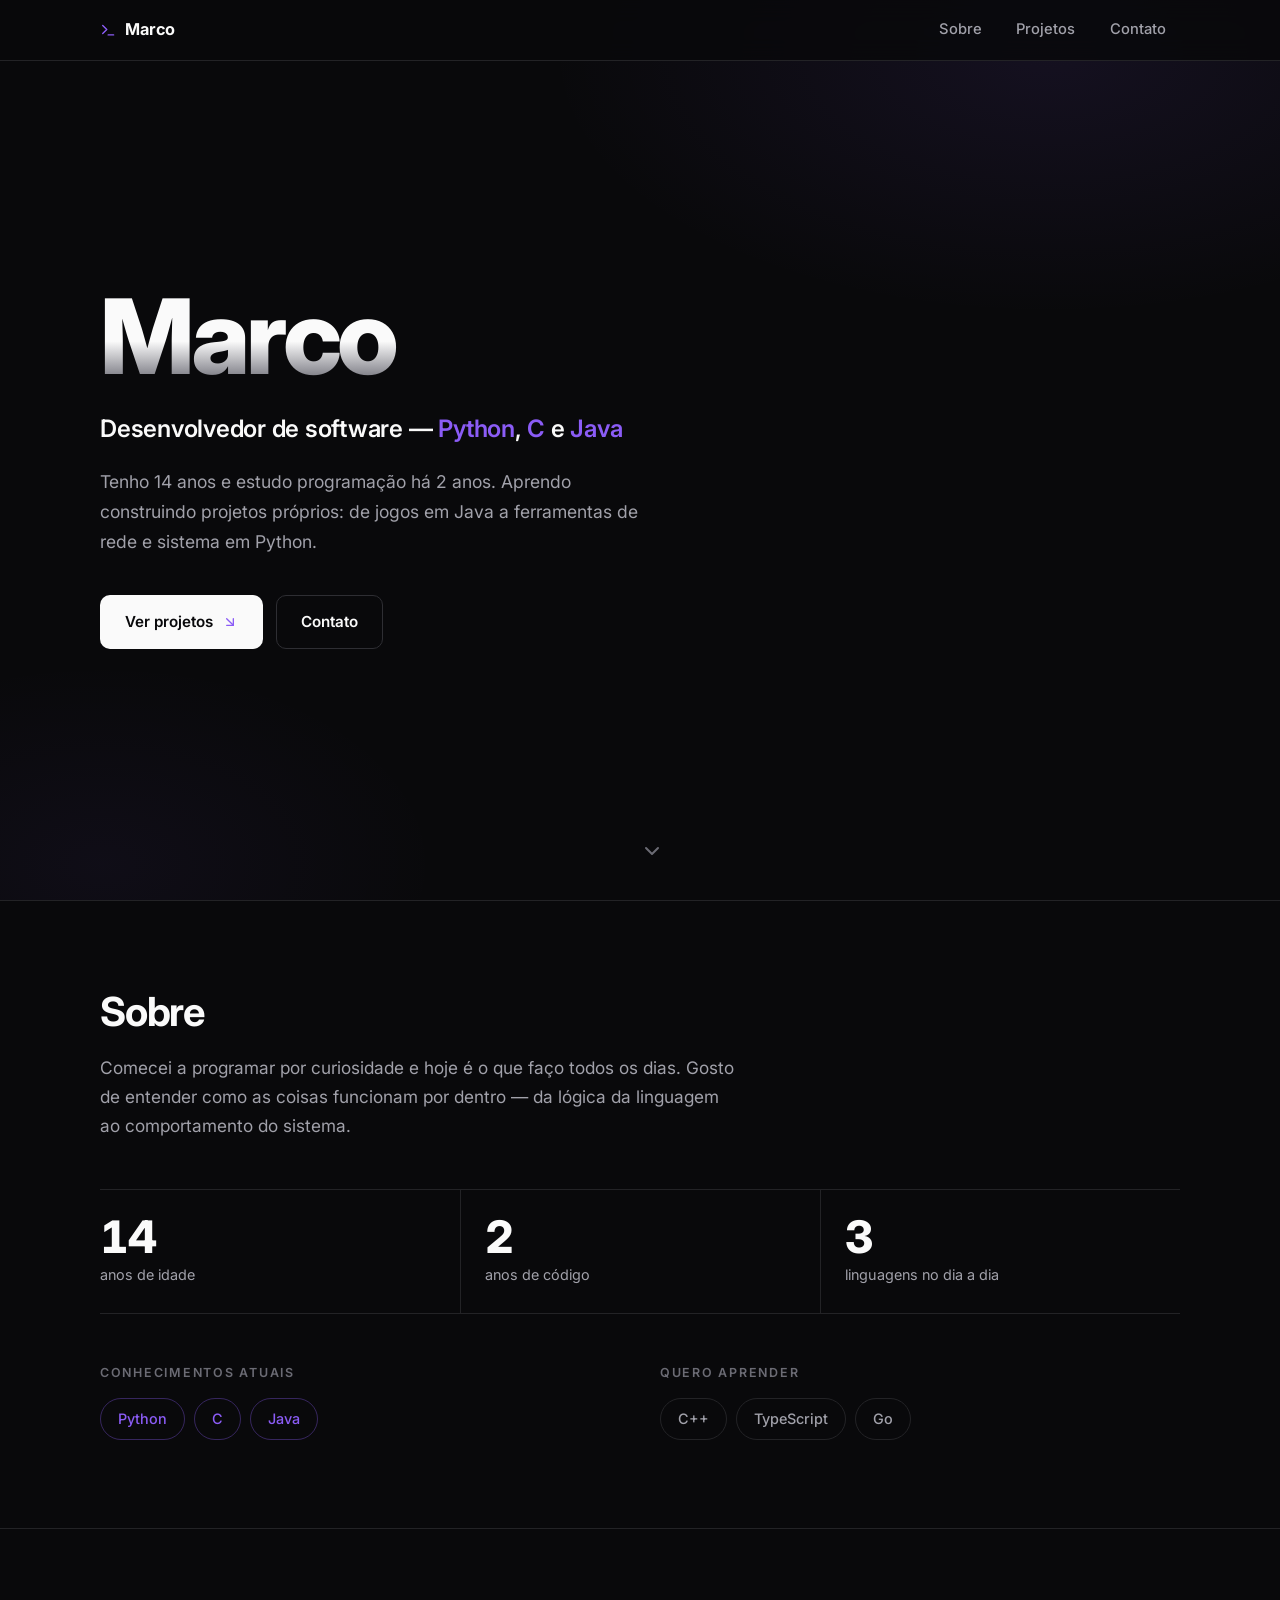
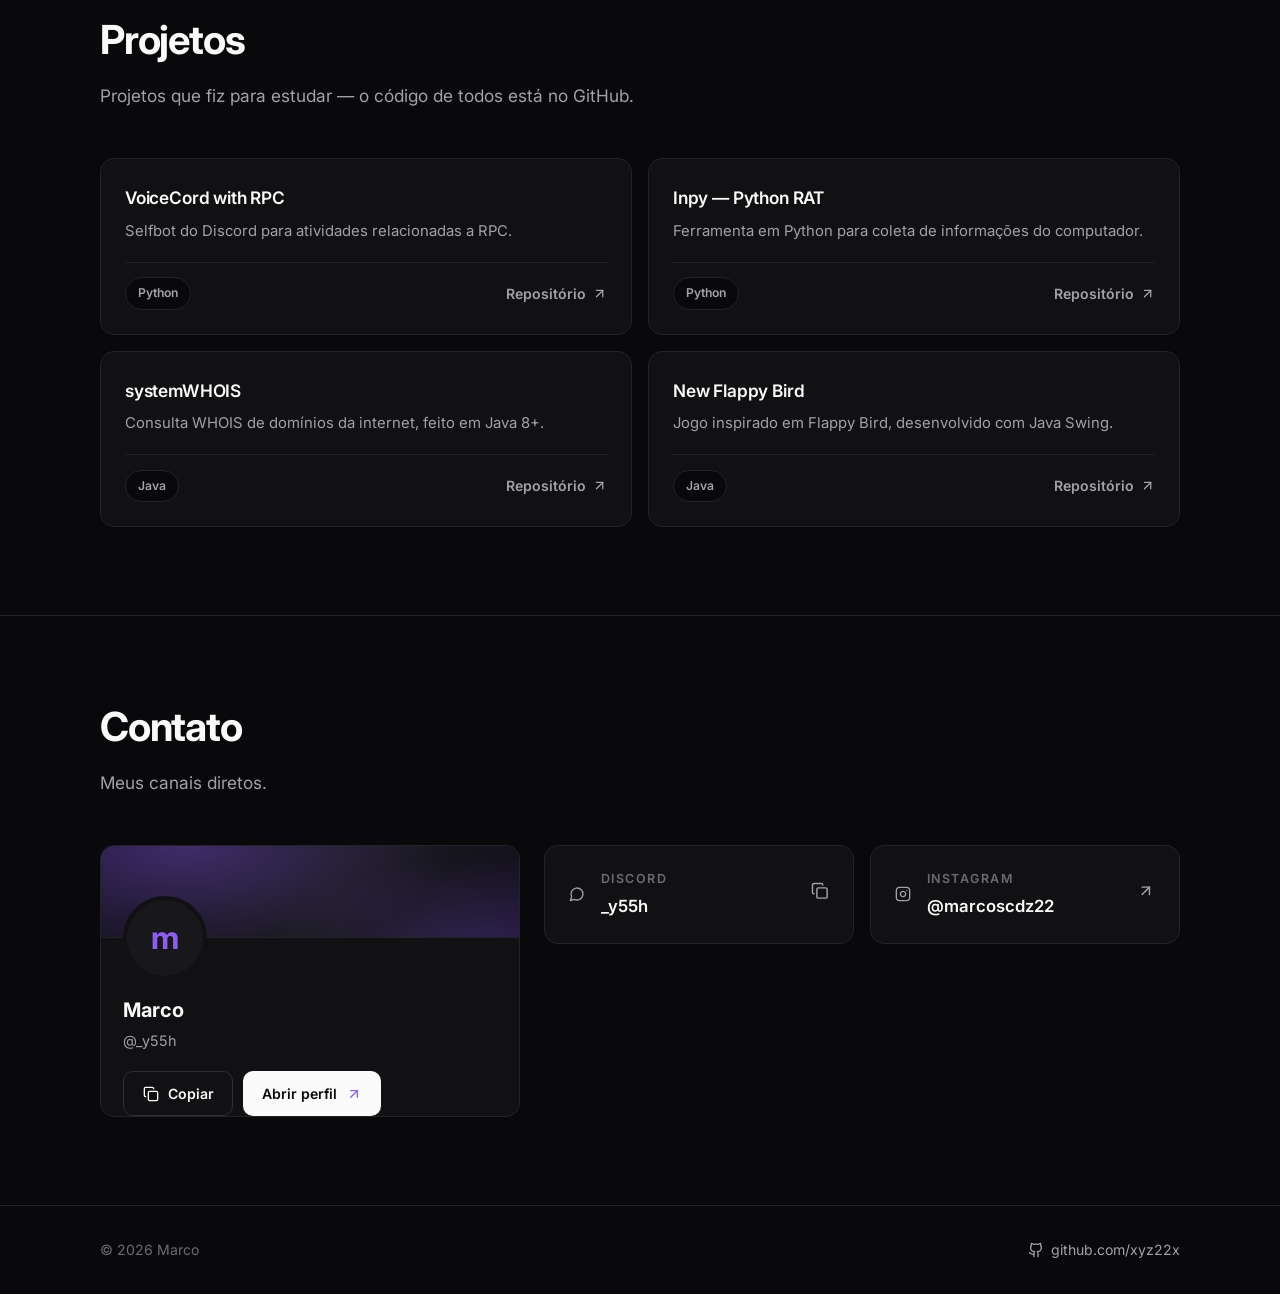
==== commit ef486a4f: "update" ====
--- a/index.html
+++ b/index.html
@@ -175,7 +175,7 @@
                     Meus canais diretos.
                 </p>
                 <div class="contact-layout reveal">
-                    <article class="discord-card" id="discordCard" aria-busy="true">
+                    <article class="discord-card" id="discordCard">
                         <div class="discord-banner" aria-hidden="true">
                             <img class="discord-banner-img" id="dcBannerImg" alt="" hidden>
                         </div>
@@ -183,12 +183,7 @@
                             <div class="discord-avatar">
                                 <img id="dcAvatarImg" alt="Avatar do Discord" hidden>
                                 <span id="dcAvatarLetter">m</span>
-                                <span class="presence-dot unknown" id="dcDot" title="presença desconhecida"></span>
                             </div>
-                            <span class="conn-pill conn-loading" id="dcConn">
-                                <span class="conn-dot"></span>
-                                <span id="dcConnText">conectando</span>
-                            </span>
                         </div>
                         <div class="discord-info">
                             <p class="discord-name">
@@ -196,20 +191,6 @@
                             </p>
                             <p class="discord-username" id="dcUser">@_y55h</p>
                             <div class="discord-badges" id="dcBadges" hidden></div>
-                            <p class="discord-status" id="dcStatus">carregando presença…</p>
-                        </div>
-                        <div class="discord-activity" id="dcActivity" hidden>
-                            <span class="activity-label" id="dcActivityLabel">Atividade</span>
-                            <div class="activity-row">
-                                <span class="activity-media" id="dcActivityImg" hidden></span>
-                                <span class="activity-media activity-media-icon" id="dcActivityIcon">
-                                    <svg class="icon"><use href="#i-terminal"/></svg>
-                                </span>
-                                <span class="activity-body">
-                                    <span class="activity-name" id="dcActivityName"></span>
-                                    <span class="activity-meta" id="dcActivityMeta" hidden></span>
-                                </span>
-                            </div>
                         </div>
                         <p class="discord-bio" id="dcBio" hidden></p>
                         <div class="discord-actions">
@@ -218,12 +199,11 @@
                                 <svg class="icon icon-check"><use href="#i-check"/></svg>
                                 <span id="dcCopyLabel">Copiar</span>
                             </button>
-                            <a class="btn btn-primary" id="dcOpen" href="https://discord.com/users/" hidden>
+                            <a class="btn btn-primary" id="dcOpen" href="https://discord.com/users/1310038822612111481" target="_blank" rel="noopener">
                                 Abrir perfil
                                 <svg class="icon"><use href="#i-arrow-up-right"/></svg>
                             </a>
                         </div>
-                        <p class="discord-updated" id="dcUpdated" hidden>atualizado às --:--:--</p>
                     </article>
                     <div class="contact-side">
                         <div class="contact-grid">
@@ -325,58 +305,20 @@
         }
 
         const DISCORD_USER_ID = "1310038822612111481";
-        const LANYARD_REST = "https://api.lanyard.rest/v1/users/";
-        const LANYARD_WS = "wss://api.lanyard.rest/socket";
         const PROFILE_REST = "https://dcdn.dstn.to/profile/";
         const DISCORD_BIO = "";
-        const STATUS_LABEL = { online: "online", idle: "ausente", dnd: "não perturbe", offline: "offline" };
-        const ACTIVITY_LABEL = { 0: "Jogando", 1: "Transmitindo", 2: "Ouvindo", 3: "Assistindo" };
-        let presenceLoaded = false;
 
         const dc = {
-            card: document.getElementById("discordCard"),
-            conn: document.getElementById("dcConn"),
-            connText: document.getElementById("dcConnText"),
-            dot: document.getElementById("dcDot"),
             bannerImg: document.getElementById("dcBannerImg"),
             name: document.getElementById("dcName"),
             user: document.getElementById("dcUser"),
             badges: document.getElementById("dcBadges"),
-            status: document.getElementById("dcStatus"),
-            activity: document.getElementById("dcActivity"),
-            activityLabel: document.getElementById("dcActivityLabel"),
-            activityName: document.getElementById("dcActivityName"),
-            activityMeta: document.getElementById("dcActivityMeta"),
-            activityImg: document.getElementById("dcActivityImg"),
-            activityIcon: document.getElementById("dcActivityIcon"),
             avatarImg: document.getElementById("dcAvatarImg"),
             avatarLetter: document.getElementById("dcAvatarLetter"),
             bio: document.getElementById("dcBio"),
             copy: document.getElementById("dcCopy"),
-            copyLabel: document.getElementById("dcCopyLabel"),
-            open: document.getElementById("dcOpen"),
-            updated: document.getElementById("dcUpdated")
+            copyLabel: document.getElementById("dcCopyLabel")
         };
-
-        function setConn(state) {
-            dc.conn.classList.remove("conn-loading", "conn-live", "conn-down");
-            dc.conn.classList.add(state === "live" ? "conn-live" : state === "down" ? "conn-down" : "conn-loading");
-            dc.connText.textContent = state === "live" ? "tempo real" : state === "down" ? "indisponível" : "conectando";
-        }
-
-        function isPresence(p) {
-            return !!p && typeof p === "object"
-                && p.discord_user && typeof p.discord_user === "object"
-                && typeof p.discord_user.id === "string"
-                && typeof p.discord_status === "string"
-                && ["online", "idle", "dnd", "offline"].includes(p.discord_status)
-                && Array.isArray(p.activities);
-        }
-
-        function setDot(state, label) {
-            dc.dot.className = "presence-dot " + state;
-            dc.dot.title = label;
-        }
 
         function renderAvatar(u) {
             const hash = typeof u.avatar === "string" && u.avatar ? u.avatar : null;
@@ -399,98 +341,6 @@
             img.src = url;
         }
 
-        function activityImage(a) {
-            if (!a || !a.assets) return null;
-            const raw = typeof a.assets.large_image === "string" && a.assets.large_image
-                ? a.assets.large_image
-                : (typeof a.assets.small_image === "string" ? a.assets.small_image : null);
-            if (!raw) return null;
-            if (raw.startsWith("spotify:")) return "https://i.scdn.co/image/" + raw.slice("spotify:".length);
-            if (!/^[a-f0-9]{16,32}$/i.test(raw) || typeof a.application_id !== "string") return null;
-            return "https://cdn.lanyard.net/" + encodeURIComponent(a.application_id) + "/" + encodeURIComponent(raw) + ".png";
-        }
-
-        function renderActivity(p) {
-            if (p.listening_to_spotify === true && p.spotify && typeof p.spotify.song === "string") {
-                showActivity("Ouvindo", p.spotify.song, p.spotify.artist || p.spotify.album || null, p.spotify.album_art_url);
-                return;
-            }
-            const list = p.activities.filter(a => a && typeof a.name === "string" && typeof a.type === "number" && a.type >= 0 && a.type <= 3);
-            const a = list[0];
-            if (!a) {
-                dc.activity.hidden = true;
-                return;
-            }
-            const meta = [a.details, a.state].filter(v => typeof v === "string" && v.trim()).join(" · ");
-            showActivity(ACTIVITY_LABEL[a.type] || "Atividade", a.name, meta || null, activityImage(a));
-        }
-
-        function showActivity(label, name, meta, imgUrl) {
-            dc.activityLabel.textContent = label;
-            dc.activityName.textContent = name;
-            if (meta) {
-                dc.activityMeta.hidden = false;
-                dc.activityMeta.textContent = meta;
-            } else {
-                dc.activityMeta.hidden = true;
-            }
-            if (typeof imgUrl === "string" && imgUrl.startsWith("https://")) {
-                const img = new Image();
-                img.alt = "";
-                img.referrerPolicy = "no-referrer";
-                img.onload = () => {
-                    dc.activityImg.replaceChildren(img);
-                    dc.activityImg.hidden = false;
-                    dc.activityIcon.hidden = true;
-                };
-                img.onerror = () => {
-                    dc.activityImg.hidden = true;
-                    dc.activityIcon.hidden = false;
-                };
-                img.src = imgUrl;
-            } else {
-                dc.activityImg.hidden = true;
-                dc.activityIcon.hidden = false;
-            }
-            dc.activity.hidden = false;
-        }
-
-        function renderPresence(p) {
-            const u = p.discord_user;
-            const display = typeof u.display_name === "string" && u.display_name
-                ? u.display_name
-                : (typeof u.global_name === "string" && u.global_name ? u.global_name : u.username);
-            const shown = display || u.username || "Marco";
-            dc.name.textContent = shown;
-            dc.user.textContent = u.username ? "@" + u.username : "@_y55h";
-            presenceLoaded = true;
-            dc.avatarLetter.textContent = shown.trim().charAt(0).toLowerCase() || "x";
-            renderAvatar(u);
-            const label = STATUS_LABEL[p.discord_status] || p.discord_status;
-            setDot(p.discord_status, label);
-            const custom = p.activities.find(a => a && a.type === 4 && typeof a.state === "string" && a.state.trim());
-            dc.status.textContent = custom ? label + " — " + custom.state.trim() : label;
-            renderActivity(p);
-            if (DISCORD_USER_ID) {
-                dc.open.hidden = false;
-                dc.open.href = "https://discord.com/users/" + encodeURIComponent(DISCORD_USER_ID);
-            }
-            dc.card.setAttribute("aria-busy", "false");
-        }
-
-        function renderUnavailable(reason) {
-            setConn("down");
-            setDot("unknown", "presença desconhecida");
-            dc.status.textContent = reason || "presença indisponível agora";
-            dc.activity.hidden = true;
-            dc.card.setAttribute("aria-busy", "false");
-        }
-
-        function markUpdated() {
-            dc.updated.hidden = false;
-            dc.updated.textContent = "atualizado às " + new Date().toLocaleTimeString("pt-BR");
-        }
-
         function renderProfile(p) {
             const u = p && typeof p === "object" ? p.user : null;
             if (!u || typeof u !== "object" || u.id !== DISCORD_USER_ID) return;
@@ -533,14 +383,15 @@
                 dc.bio.hidden = false;
                 dc.bio.textContent = finalBio;
             }
-            if (!presenceLoaded) {
-                if (typeof u.global_name === "string" && u.global_name) dc.name.textContent = u.global_name;
-                else if (typeof u.username === "string" && u.username) dc.name.textContent = u.username;
-                if (typeof u.username === "string" && u.username) dc.user.textContent = "@" + u.username;
-                if (typeof u.avatar === "string" && u.avatar) {
-                    renderAvatar(u);
-                }
-            }
+            const name = (typeof u.global_name === "string" && u.global_name)
+                || (typeof u.display_name === "string" && u.display_name)
+                || (typeof u.username === "string" ? u.username : "");
+            if (name) {
+                dc.name.textContent = name;
+                dc.avatarLetter.textContent = name.trim().charAt(0).toLowerCase() || "m";
+            }
+            if (typeof u.username === "string" && u.username) dc.user.textContent = "@" + u.username;
+            if (typeof u.avatar === "string" && u.avatar) renderAvatar(u);
         }
 
         function fetchProfile() {
@@ -569,127 +420,7 @@
                 .catch(() => {});
         }
 
-        let ws = null;
-        let hb = null;
-        let attempts = 0;
-        let stopped = false;
-
-        function clearHb() {
-            if (hb) {
-                clearInterval(hb);
-                hb = null;
-            }
-        }
-
-        function scheduleReconnect() {
-            if (stopped) return;
-            const delay = Math.min(1000 * Math.pow(2, attempts), 30000) + Math.floor(Math.random() * 500);
-            attempts++;
-            setConn("loading");
-            setTimeout(() => {
-                if (!stopped && !document.hidden) connectLanyard();
-            }, delay);
-        }
-
-        function onMessage(ev) {
-            let msg;
-            try {
-                msg = JSON.parse(ev.data);
-            } catch {
-                return;
-            }
-            if (!msg || typeof msg.op !== "number") return;
-            if (msg.op === 1) {
-                const iv = msg.d && typeof msg.d.heartbeat_interval === "number" ? msg.d.heartbeat_interval : 30000;
-                clearHb();
-                hb = setInterval(() => {
-                    if (ws && ws.readyState === 1) ws.send(JSON.stringify({ op: 3 }));
-                }, iv);
-                if (ws && ws.readyState === 1) {
-                    ws.send(JSON.stringify({ op: 2, d: { subscribe_to_id: DISCORD_USER_ID } }));
-                }
-                return;
-            }
-            if (msg.op === 0 && (msg.t === "INIT_STATE" || msg.t === "PRESENCE_UPDATE")) {
-                attempts = 0;
-                if (!isPresence(msg.d)) return;
-                setConn("live");
-                renderPresence(msg.d);
-                markUpdated();
-            }
-        }
-
-        function connectLanyard() {
-            if (stopped || !DISCORD_USER_ID) return;
-            if (ws && (ws.readyState === 0 || ws.readyState === 1)) return;
-            setConn("loading");
-            try {
-                ws = new WebSocket(LANYARD_WS);
-            } catch {
-                scheduleReconnect();
-                return;
-            }
-            ws.onmessage = onMessage;
-            ws.onclose = (e) => {
-                clearHb();
-                ws = null;
-                if (stopped) return;
-                if ([4004, 4005, 4006].includes(e.code)) {
-                    renderUnavailable();
-                    return;
-                }
-                scheduleReconnect();
-            };
-            ws.onerror = () => {};
-        }
-
-        function stopLanyard() {
-            stopped = true;
-            clearHb();
-            if (ws) {
-                ws.onclose = null;
-                ws.onmessage = null;
-                ws.close();
-                ws = null;
-            }
-        }
-
-        if (dc.card && DISCORD_USER_ID) {
-            fetchProfile();
-            fetch(LANYARD_REST + encodeURIComponent(DISCORD_USER_ID))
-                .then(r => r.ok ? r.json() : Promise.reject(r.status))
-                .then(body => {
-                    if (body && body.success && isPresence(body.data)) {
-                        setConn("live");
-                        renderPresence(body.data);
-                        markUpdated();
-                        connectLanyard();
-                    } else {
-                        renderUnavailable();
-                        connectLanyard();
-                    }
-                })
-                .catch(status => {
-                    if (status === 404) {
-                        renderUnavailable("conta não monitorada — entre no servidor do Lanyard para ativar");
-                    } else {
-                        renderUnavailable();
-                    }
-                    connectLanyard();
-                });
-            document.addEventListener("pagehide", stopLanyard);
-            document.addEventListener("visibilitychange", () => {
-                if (!document.hidden && stopped) {
-                    stopped = false;
-                    attempts = 0;
-                    connectLanyard();
-                }
-            });
-        } else if (dc.card) {
-            renderUnavailable("presença não configurada — defina DISCORD_USER_ID");
-            dc.name.textContent = "Marco";
-            dc.user.textContent = "@_y55h";
-        }
+        fetchProfile();
 
         if (dc.copy) {
             dc.copy.addEventListener("click", () => {
--- a/main.css
+++ b/main.css
@@ -688,7 +688,7 @@
     color: var(--accent);
 }
 
-/* ====== card discord / lanyard ====== */
+/* ====== card discord ====== */
 
 .contact-layout {
     display: grid;
@@ -746,8 +746,6 @@
 .discord-head {
     display: flex;
     align-items: flex-end;
-    justify-content: space-between;
-    gap: 1rem;
     padding: 0 1.4rem;
     margin-top: -2.625rem;
 }
@@ -774,7 +772,7 @@
     object-fit: cover;
 }
 
-.discord-avatar > span:not(.presence-dot) {
+.discord-avatar > span {
     font-size: 2rem;
     font-weight: 700;
     color: var(--accent);
@@ -782,65 +780,6 @@
     pointer-events: none;
 }
 
-.presence-dot {
-    position: absolute;
-    right: 0;
-    bottom: 0.25rem;
-    width: 1.05rem;
-    height: 1.05rem;
-    border-radius: 50%;
-    background: var(--faint);
-    border: 3px solid var(--surface);
-    transition: background 0.3s;
-}
-
-.presence-dot.online { background: #23a559; }
-.presence-dot.idle   { background: #f0b232; }
-.presence-dot.dnd    { background: #f23f43; }
-.presence-dot.offline,
-.presence-dot.unknown { background: var(--faint); }
-
-.conn-pill {
-    display: inline-flex;
-    align-items: center;
-    gap: 0.45rem;
-    padding: 0.3rem 0.75rem;
-    border-radius: 999px;
-    border: 1px solid var(--line);
-    background: var(--bg);
-    font-size: 0.74rem;
-    font-weight: 600;
-    color: var(--muted);
-    margin-bottom: 0.6rem;
-    white-space: nowrap;
-}
-
-.conn-dot {
-    width: 0.5rem;
-    height: 0.5rem;
-    border-radius: 50%;
-    background: var(--faint);
-}
-
-.conn-pill.conn-loading .conn-dot {
-    background: #f0b232;
-    animation: pulse 1.4s ease-in-out infinite;
-}
-
-.conn-pill.conn-live {
-    color: var(--text);
-    border-color: rgba(35, 165, 89, 0.4);
-}
-
-.conn-pill.conn-live .conn-dot {
-    background: #23a559;
-}
-
-@keyframes pulse {
-    0%, 100% { opacity: 1; }
-    50%      { opacity: 0.35; }
-}
-
 .discord-info {
     padding: 0.8rem 1.4rem 0;
     display: grid;
@@ -879,85 +818,6 @@
     opacity: 1;
 }
 
-.discord-status {
-    margin-top: 0.35rem;
-    font-size: 0.88rem;
-    color: var(--accent);
-    overflow-wrap: anywhere;
-}
-
-.discord-activity {
-    margin: 1rem 1.4rem 0;
-    padding: 0.85rem 1rem;
-    background: var(--bg);
-    border: 1px solid var(--line);
-    border-radius: var(--radius-sm);
-    display: grid;
-    gap: 0.5rem;
-    min-width: 0;
-}
-
-.activity-label {
-    font-size: 0.68rem;
-    font-weight: 600;
-    letter-spacing: 0.14em;
-    text-transform: uppercase;
-    color: var(--faint);
-}
-
-.activity-row {
-    display: flex;
-    align-items: center;
-    gap: 0.8rem;
-    min-width: 0;
-}
-
-.activity-media {
-    width: 2.75rem;
-    height: 2.75rem;
-    border-radius: 8px;
-    overflow: hidden;
-    background: var(--surface-2);
-    border: 1px solid var(--line);
-    flex-shrink: 0;
-}
-
-.activity-media img {
-    width: 100%;
-    height: 100%;
-    object-fit: cover;
-    display: block;
-}
-
-.activity-media-icon {
-    display: grid;
-    place-items: center;
-    color: var(--muted);
-}
-
-.activity-media-icon .icon {
-    width: 1.1rem;
-    height: 1.1rem;
-}
-
-.activity-body {
-    display: grid;
-    gap: 0.1rem;
-    min-width: 0;
-}
-
-.activity-name {
-    font-weight: 600;
-    font-size: 0.92rem;
-    overflow-wrap: anywhere;
-}
-
-.activity-meta {
-    color: var(--muted);
-    font-size: 0.84rem;
-    overflow-wrap: anywhere;
-}
-
 .discord-bio {
     margin: 0.9rem 1.4rem 0;
     color: var(--muted);
@@ -991,12 +851,6 @@
 
 .discord-actions .btn.copied .icon-check {
     display: block;
-}
-
-.discord-updated {
-    padding: 0.65rem 1.4rem 1.1rem;
-    color: var(--faint);
-    font-size: 0.74rem;
 }
 
 /* ====== footer ====== */
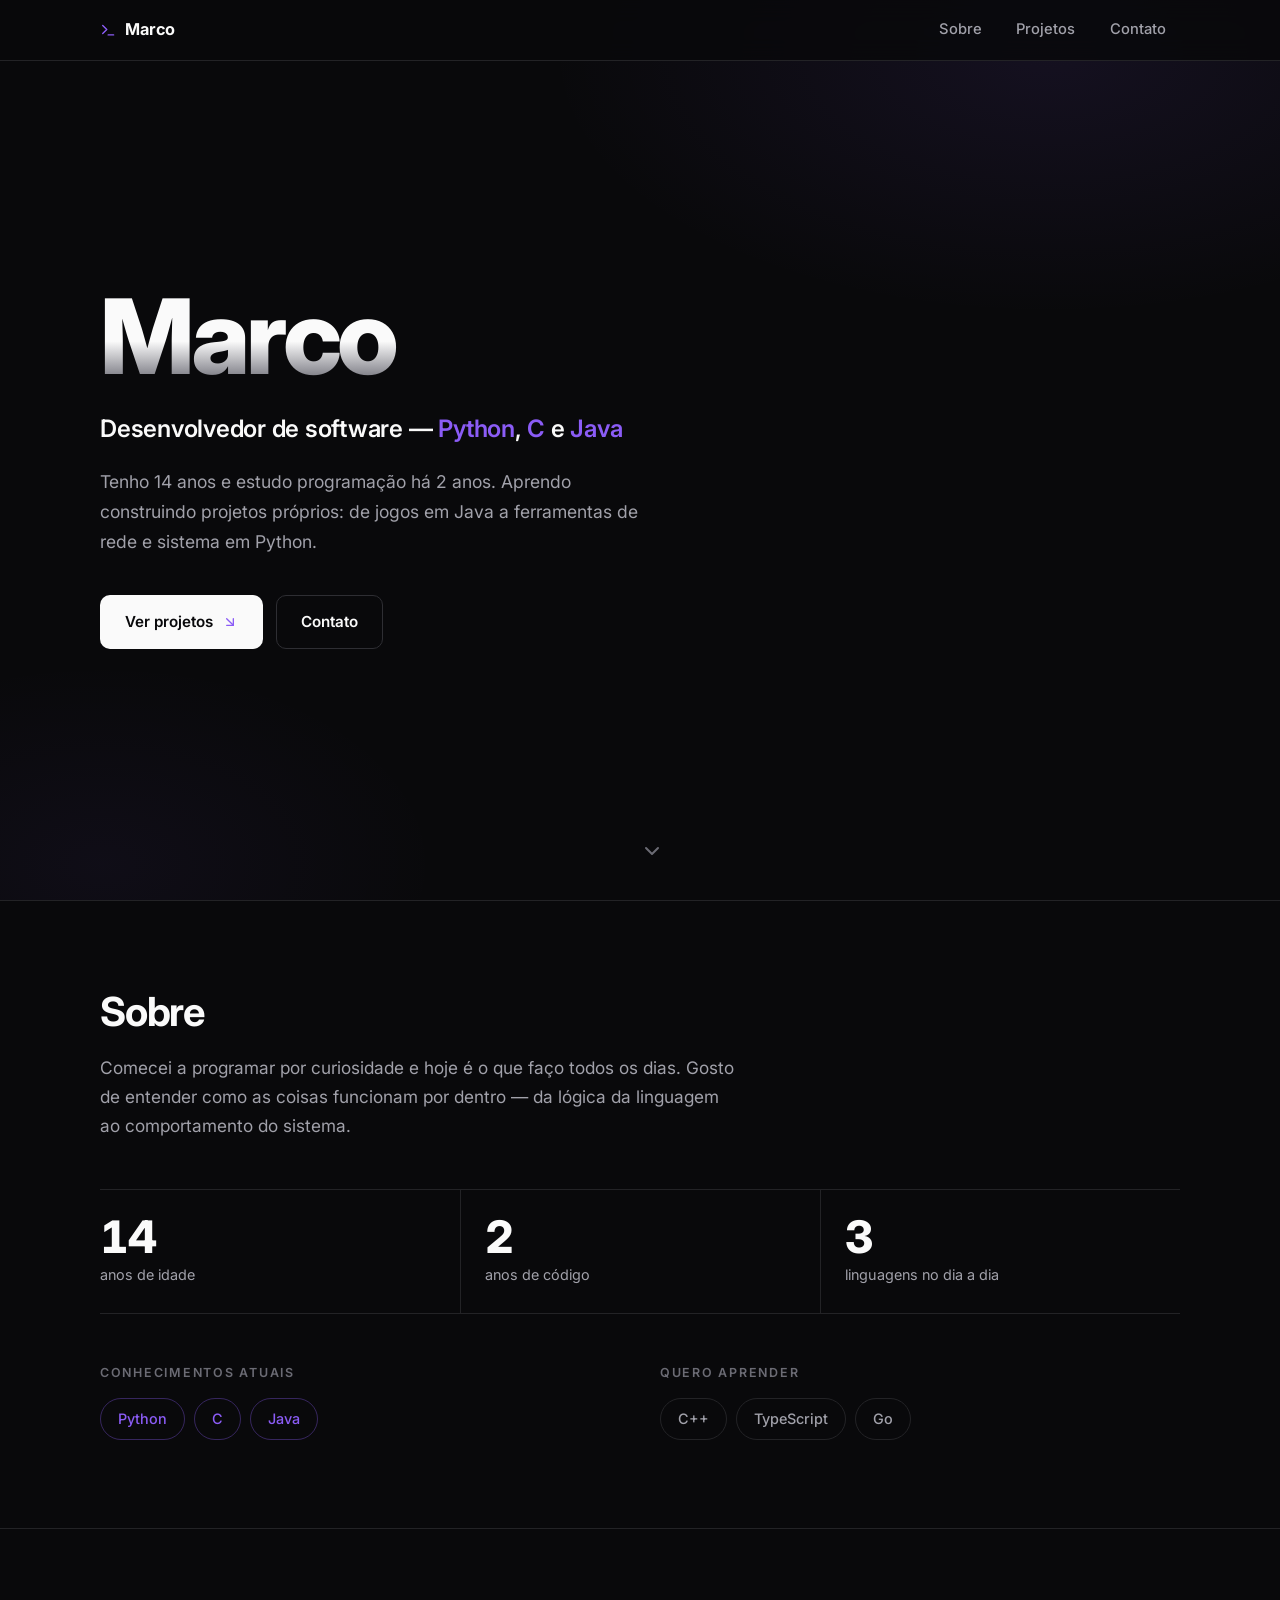
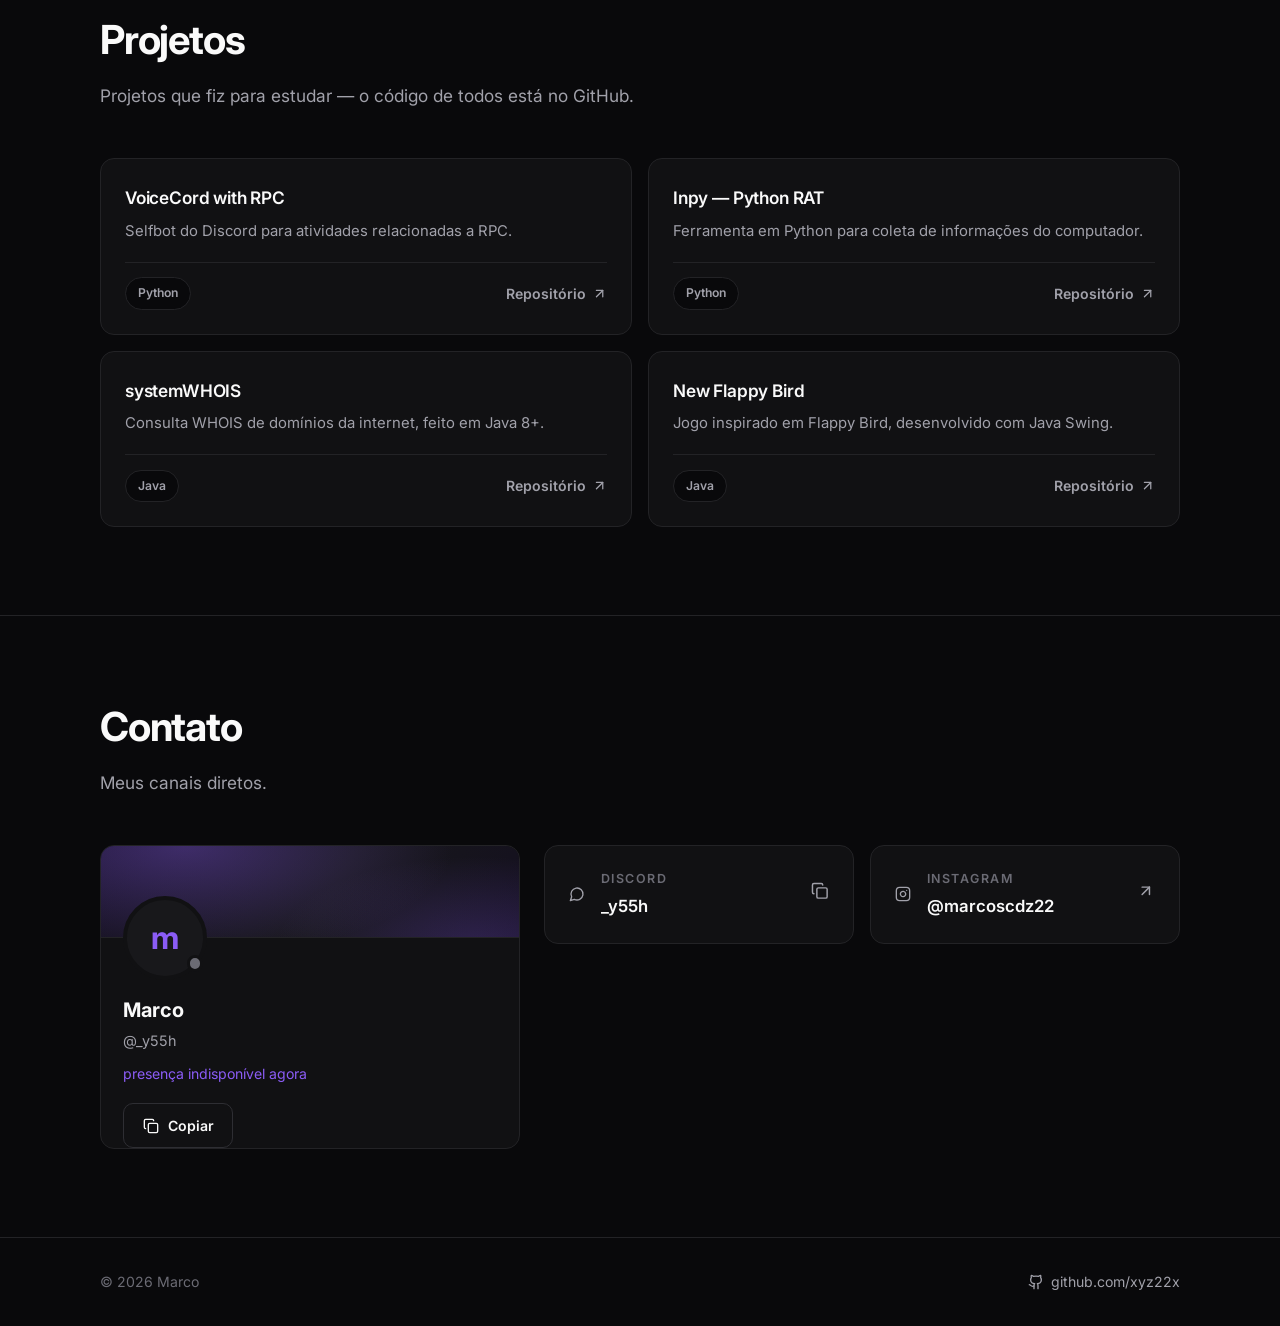
==== commit bab799fa: "update" ====
--- a/index.html
+++ b/index.html
@@ -175,7 +175,7 @@
                     Meus canais diretos.
                 </p>
                 <div class="contact-layout reveal">
-                    <article class="discord-card" id="discordCard">
+                    <article class="discord-card" id="discordCard" aria-busy="true">
                         <div class="discord-banner" aria-hidden="true">
                             <img class="discord-banner-img" id="dcBannerImg" alt="" hidden>
                         </div>
@@ -183,6 +183,7 @@
                             <div class="discord-avatar">
                                 <img id="dcAvatarImg" alt="Avatar do Discord" hidden>
                                 <span id="dcAvatarLetter">m</span>
+                                <span class="presence-dot unknown" id="dcDot" title="presença desconhecida"></span>
                             </div>
                         </div>
                         <div class="discord-info">
@@ -191,6 +192,20 @@
                             </p>
                             <p class="discord-username" id="dcUser">@_y55h</p>
                             <div class="discord-badges" id="dcBadges" hidden></div>
+                            <p class="discord-status" id="dcStatus">carregando presença…</p>
+                        </div>
+                        <div class="discord-activity" id="dcActivity" hidden>
+                            <span class="activity-label" id="dcActivityLabel">Atividade</span>
+                            <div class="activity-row">
+                                <span class="activity-media" id="dcActivityImg" hidden></span>
+                                <span class="activity-media activity-media-icon" id="dcActivityIcon">
+                                    <svg class="icon"><use href="#i-terminal"/></svg>
+                                </span>
+                                <span class="activity-body">
+                                    <span class="activity-name" id="dcActivityName"></span>
+                                    <span class="activity-meta" id="dcActivityMeta" hidden></span>
+                                </span>
+                            </div>
                         </div>
                         <p class="discord-bio" id="dcBio" hidden></p>
                         <div class="discord-actions">
@@ -199,11 +214,12 @@
                                 <svg class="icon icon-check"><use href="#i-check"/></svg>
                                 <span id="dcCopyLabel">Copiar</span>
                             </button>
-                            <a class="btn btn-primary" id="dcOpen" href="https://discord.com/users/1310038822612111481" target="_blank" rel="noopener">
+                            <a class="btn btn-primary" id="dcOpen" href="https://discord.com/users/" hidden>
                                 Abrir perfil
                                 <svg class="icon"><use href="#i-arrow-up-right"/></svg>
                             </a>
                         </div>
+                        <p class="discord-updated" id="dcUpdated" hidden>atualizado às --:--:--</p>
                     </article>
                     <div class="contact-side">
                         <div class="contact-grid">
@@ -305,20 +321,50 @@
         }
 
         const DISCORD_USER_ID = "1310038822612111481";
+        const LANYARD_REST = "https://api.lanyard.rest/v1/users/";
+        const LANYARD_WS = "wss://api.lanyard.rest/socket";
         const PROFILE_REST = "https://dcdn.dstn.to/profile/";
         const DISCORD_BIO = "";
+        const STATUS_LABEL = { online: "online", idle: "ausente", dnd: "não perturbe", offline: "offline" };
+        const ACTIVITY_LABEL = { 0: "Jogando", 1: "Transmitindo", 2: "Ouvindo", 3: "Assistindo" };
+        let presenceLoaded = false;
 
         const dc = {
+            card: document.getElementById("discordCard"),
+            dot: document.getElementById("dcDot"),
             bannerImg: document.getElementById("dcBannerImg"),
             name: document.getElementById("dcName"),
             user: document.getElementById("dcUser"),
             badges: document.getElementById("dcBadges"),
+            status: document.getElementById("dcStatus"),
+            activity: document.getElementById("dcActivity"),
+            activityLabel: document.getElementById("dcActivityLabel"),
+            activityName: document.getElementById("dcActivityName"),
+            activityMeta: document.getElementById("dcActivityMeta"),
+            activityImg: document.getElementById("dcActivityImg"),
+            activityIcon: document.getElementById("dcActivityIcon"),
             avatarImg: document.getElementById("dcAvatarImg"),
             avatarLetter: document.getElementById("dcAvatarLetter"),
             bio: document.getElementById("dcBio"),
             copy: document.getElementById("dcCopy"),
-            copyLabel: document.getElementById("dcCopyLabel")
+            copyLabel: document.getElementById("dcCopyLabel"),
+            open: document.getElementById("dcOpen"),
+            updated: document.getElementById("dcUpdated")
         };
+
+        function isPresence(p) {
+            return !!p && typeof p === "object"
+                && p.discord_user && typeof p.discord_user === "object"
+                && typeof p.discord_user.id === "string"
+                && typeof p.discord_status === "string"
+                && ["online", "idle", "dnd", "offline"].includes(p.discord_status)
+                && Array.isArray(p.activities);
+        }
+
+        function setDot(state, label) {
+            dc.dot.className = "presence-dot " + state;
+            dc.dot.title = label;
+        }
 
         function renderAvatar(u) {
             const hash = typeof u.avatar === "string" && u.avatar ? u.avatar : null;
@@ -341,6 +387,97 @@
             img.src = url;
         }
 
+        function activityImage(a) {
+            if (!a || !a.assets) return null;
+            const raw = typeof a.assets.large_image === "string" && a.assets.large_image
+                ? a.assets.large_image
+                : (typeof a.assets.small_image === "string" ? a.assets.small_image : null);
+            if (!raw) return null;
+            if (raw.startsWith("spotify:")) return "https://i.scdn.co/image/" + raw.slice("spotify:".length);
+            if (!/^[a-f0-9]{16,32}$/i.test(raw) || typeof a.application_id !== "string") return null;
+            return "https://cdn.lanyard.net/" + encodeURIComponent(a.application_id) + "/" + encodeURIComponent(raw) + ".png";
+        }
+
+        function renderActivity(p) {
+            if (p.listening_to_spotify === true && p.spotify && typeof p.spotify.song === "string") {
+                showActivity("Ouvindo", p.spotify.song, p.spotify.artist || p.spotify.album || null, p.spotify.album_art_url);
+                return;
+            }
+            const list = p.activities.filter(a => a && typeof a.name === "string" && typeof a.type === "number" && a.type >= 0 && a.type <= 3);
+            const a = list[0];
+            if (!a) {
+                dc.activity.hidden = true;
+                return;
+            }
+            const meta = [a.details, a.state].filter(v => typeof v === "string" && v.trim()).join(" · ");
+            showActivity(ACTIVITY_LABEL[a.type] || "Atividade", a.name, meta || null, activityImage(a));
+        }
+
+        function showActivity(label, name, meta, imgUrl) {
+            dc.activityLabel.textContent = label;
+            dc.activityName.textContent = name;
+            if (meta) {
+                dc.activityMeta.hidden = false;
+                dc.activityMeta.textContent = meta;
+            } else {
+                dc.activityMeta.hidden = true;
+            }
+            if (typeof imgUrl === "string" && imgUrl.startsWith("https://")) {
+                const img = new Image();
+                img.alt = "";
+                img.referrerPolicy = "no-referrer";
+                img.onload = () => {
+                    dc.activityImg.replaceChildren(img);
+                    dc.activityImg.hidden = false;
+                    dc.activityIcon.hidden = true;
+                };
+                img.onerror = () => {
+                    dc.activityImg.hidden = true;
+                    dc.activityIcon.hidden = false;
+                };
+                img.src = imgUrl;
+            } else {
+                dc.activityImg.hidden = true;
+                dc.activityIcon.hidden = false;
+            }
+            dc.activity.hidden = false;
+        }
+
+        function renderPresence(p) {
+            const u = p.discord_user;
+            const display = typeof u.display_name === "string" && u.display_name
+                ? u.display_name
+                : (typeof u.global_name === "string" && u.global_name ? u.global_name : u.username);
+            const shown = display || u.username || "Marco";
+            dc.name.textContent = shown;
+            dc.user.textContent = u.username ? "@" + u.username : "@_y55h";
+            presenceLoaded = true;
+            dc.avatarLetter.textContent = shown.trim().charAt(0).toLowerCase() || "x";
+            renderAvatar(u);
+            const label = STATUS_LABEL[p.discord_status] || p.discord_status;
+            setDot(p.discord_status, label);
+            const custom = p.activities.find(a => a && a.type === 4 && typeof a.state === "string" && a.state.trim());
+            dc.status.textContent = custom ? label + " — " + custom.state.trim() : label;
+            renderActivity(p);
+            if (DISCORD_USER_ID) {
+                dc.open.hidden = false;
+                dc.open.href = "https://discord.com/users/" + encodeURIComponent(DISCORD_USER_ID);
+            }
+            dc.card.setAttribute("aria-busy", "false");
+        }
+
+        function renderUnavailable(reason) {
+            setDot("unknown", "presença desconhecida");
+            dc.status.textContent = reason || "presença indisponível agora";
+            dc.activity.hidden = true;
+            dc.card.setAttribute("aria-busy", "false");
+        }
+
+        function markUpdated() {
+            dc.updated.hidden = false;
+            dc.updated.textContent = "atualizado às " + new Date().toLocaleTimeString("pt-BR");
+        }
+
         function renderProfile(p) {
             const u = p && typeof p === "object" ? p.user : null;
             if (!u || typeof u !== "object" || u.id !== DISCORD_USER_ID) return;
@@ -383,15 +520,14 @@
                 dc.bio.hidden = false;
                 dc.bio.textContent = finalBio;
             }
-            const name = (typeof u.global_name === "string" && u.global_name)
-                || (typeof u.display_name === "string" && u.display_name)
-                || (typeof u.username === "string" ? u.username : "");
-            if (name) {
-                dc.name.textContent = name;
-                dc.avatarLetter.textContent = name.trim().charAt(0).toLowerCase() || "m";
-            }
-            if (typeof u.username === "string" && u.username) dc.user.textContent = "@" + u.username;
-            if (typeof u.avatar === "string" && u.avatar) renderAvatar(u);
+            if (!presenceLoaded) {
+                if (typeof u.global_name === "string" && u.global_name) dc.name.textContent = u.global_name;
+                else if (typeof u.username === "string" && u.username) dc.name.textContent = u.username;
+                if (typeof u.username === "string" && u.username) dc.user.textContent = "@" + u.username;
+                if (typeof u.avatar === "string" && u.avatar) {
+                    renderAvatar(u);
+                }
+            }
         }
 
         function fetchProfile() {
@@ -420,7 +556,123 @@
                 .catch(() => {});
         }
 
-        fetchProfile();
+        let ws = null;
+        let hb = null;
+        let attempts = 0;
+        let stopped = false;
+
+        function clearHb() {
+            if (hb) {
+                clearInterval(hb);
+                hb = null;
+            }
+        }
+
+        function scheduleReconnect() {
+            if (stopped) return;
+            const delay = Math.min(1000 * Math.pow(2, attempts), 30000) + Math.floor(Math.random() * 500);
+            attempts++;
+            setTimeout(() => {
+                if (!stopped && !document.hidden) connectLanyard();
+            }, delay);
+        }
+
+        function onMessage(ev) {
+            let msg;
+            try {
+                msg = JSON.parse(ev.data);
+            } catch {
+                return;
+            }
+            if (!msg || typeof msg.op !== "number") return;
+            if (msg.op === 1) {
+                const iv = msg.d && typeof msg.d.heartbeat_interval === "number" ? msg.d.heartbeat_interval : 30000;
+                clearHb();
+                hb = setInterval(() => {
+                    if (ws && ws.readyState === 1) ws.send(JSON.stringify({ op: 3 }));
+                }, iv);
+                if (ws && ws.readyState === 1) {
+                    ws.send(JSON.stringify({ op: 2, d: { subscribe_to_id: DISCORD_USER_ID } }));
+                }
+                return;
+            }
+            if (msg.op === 0 && (msg.t === "INIT_STATE" || msg.t === "PRESENCE_UPDATE")) {
+                attempts = 0;
+                if (!isPresence(msg.d)) return;
+                renderPresence(msg.d);
+                markUpdated();
+            }
+        }
+
+        function connectLanyard() {
+            if (stopped || !DISCORD_USER_ID) return;
+            if (ws && (ws.readyState === 0 || ws.readyState === 1)) return;
+            try {
+                ws = new WebSocket(LANYARD_WS);
+            } catch {
+                scheduleReconnect();
+                return;
+            }
+            ws.onmessage = onMessage;
+            ws.onclose = (e) => {
+                clearHb();
+                ws = null;
+                if (stopped) return;
+                if ([4004, 4005, 4006].includes(e.code)) {
+                    renderUnavailable();
+                    return;
+                }
+                scheduleReconnect();
+            };
+            ws.onerror = () => {};
+        }
+
+        function stopLanyard() {
+            stopped = true;
+            clearHb();
+            if (ws) {
+                ws.onclose = null;
+                ws.onmessage = null;
+                ws.close();
+                ws = null;
+            }
+        }
+
+        if (dc.card && DISCORD_USER_ID) {
+            fetchProfile();
+            fetch(LANYARD_REST + encodeURIComponent(DISCORD_USER_ID))
+                .then(r => r.ok ? r.json() : Promise.reject(r.status))
+                .then(body => {
+                    if (body && body.success && isPresence(body.data)) {
+                        renderPresence(body.data);
+                        markUpdated();
+                        connectLanyard();
+                    } else {
+                        renderUnavailable();
+                        connectLanyard();
+                    }
+                })
+                .catch(status => {
+                    if (status === 404) {
+                        renderUnavailable("conta não monitorada — entre no servidor do Lanyard para ativar");
+                    } else {
+                        renderUnavailable();
+                    }
+                    connectLanyard();
+                });
+            document.addEventListener("pagehide", stopLanyard);
+            document.addEventListener("visibilitychange", () => {
+                if (!document.hidden && stopped) {
+                    stopped = false;
+                    attempts = 0;
+                    connectLanyard();
+                }
+            });
+        } else if (dc.card) {
+            renderUnavailable("presença não configurada — defina DISCORD_USER_ID");
+            dc.name.textContent = "Marco";
+            dc.user.textContent = "@_y55h";
+        }
 
         if (dc.copy) {
             dc.copy.addEventListener("click", () => {
--- a/main.css
+++ b/main.css
@@ -688,7 +688,7 @@
     color: var(--accent);
 }
 
-/* ====== card discord ====== */
+/* ====== card discord / lanyard ====== */
 
 .contact-layout {
     display: grid;
@@ -746,6 +746,8 @@
 .discord-head {
     display: flex;
     align-items: flex-end;
+    justify-content: space-between;
+    gap: 1rem;
     padding: 0 1.4rem;
     margin-top: -2.625rem;
 }
@@ -772,7 +774,7 @@
     object-fit: cover;
 }
 
-.discord-avatar > span {
+.discord-avatar > span:not(.presence-dot) {
     font-size: 2rem;
     font-weight: 700;
     color: var(--accent);
@@ -780,6 +782,24 @@
     pointer-events: none;
 }
 
+.presence-dot {
+    position: absolute;
+    right: 0;
+    bottom: 0.25rem;
+    width: 1.05rem;
+    height: 1.05rem;
+    border-radius: 50%;
+    background: var(--faint);
+    border: 3px solid var(--surface);
+    transition: background 0.3s;
+}
+
+.presence-dot.online { background: #23a559; }
+.presence-dot.idle   { background: #f0b232; }
+.presence-dot.dnd    { background: #f23f43; }
+.presence-dot.offline,
+.presence-dot.unknown { background: var(--faint); }
+
 .discord-info {
     padding: 0.8rem 1.4rem 0;
     display: grid;
@@ -818,6 +838,85 @@
     opacity: 1;
 }
 
+.discord-status {
+    margin-top: 0.35rem;
+    font-size: 0.88rem;
+    color: var(--accent);
+    overflow-wrap: anywhere;
+}
+
+.discord-activity {
+    margin: 1rem 1.4rem 0;
+    padding: 0.85rem 1rem;
+    background: var(--bg);
+    border: 1px solid var(--line);
+    border-radius: var(--radius-sm);
+    display: grid;
+    gap: 0.5rem;
+    min-width: 0;
+}
+
+.activity-label {
+    font-size: 0.68rem;
+    font-weight: 600;
+    letter-spacing: 0.14em;
+    text-transform: uppercase;
+    color: var(--faint);
+}
+
+.activity-row {
+    display: flex;
+    align-items: center;
+    gap: 0.8rem;
+    min-width: 0;
+}
+
+.activity-media {
+    width: 2.75rem;
+    height: 2.75rem;
+    border-radius: 8px;
+    overflow: hidden;
+    background: var(--surface-2);
+    border: 1px solid var(--line);
+    flex-shrink: 0;
+}
+
+.activity-media img {
+    width: 100%;
+    height: 100%;
+    object-fit: cover;
+    display: block;
+}
+
+.activity-media-icon {
+    display: grid;
+    place-items: center;
+    color: var(--muted);
+}
+
+.activity-media-icon .icon {
+    width: 1.1rem;
+    height: 1.1rem;
+}
+
+.activity-body {
+    display: grid;
+    gap: 0.1rem;
+    min-width: 0;
+}
+
+.activity-name {
+    font-weight: 600;
+    font-size: 0.92rem;
+    overflow-wrap: anywhere;
+}
+
+.activity-meta {
+    color: var(--muted);
+    font-size: 0.84rem;
+    overflow-wrap: anywhere;
+}
+
 .discord-bio {
     margin: 0.9rem 1.4rem 0;
     color: var(--muted);
@@ -851,6 +950,12 @@
 
 .discord-actions .btn.copied .icon-check {
     display: block;
+}
+
+.discord-updated {
+    padding: 0.65rem 1.4rem 1.1rem;
+    color: var(--faint);
+    font-size: 0.74rem;
 }
 
 /* ====== footer ====== */
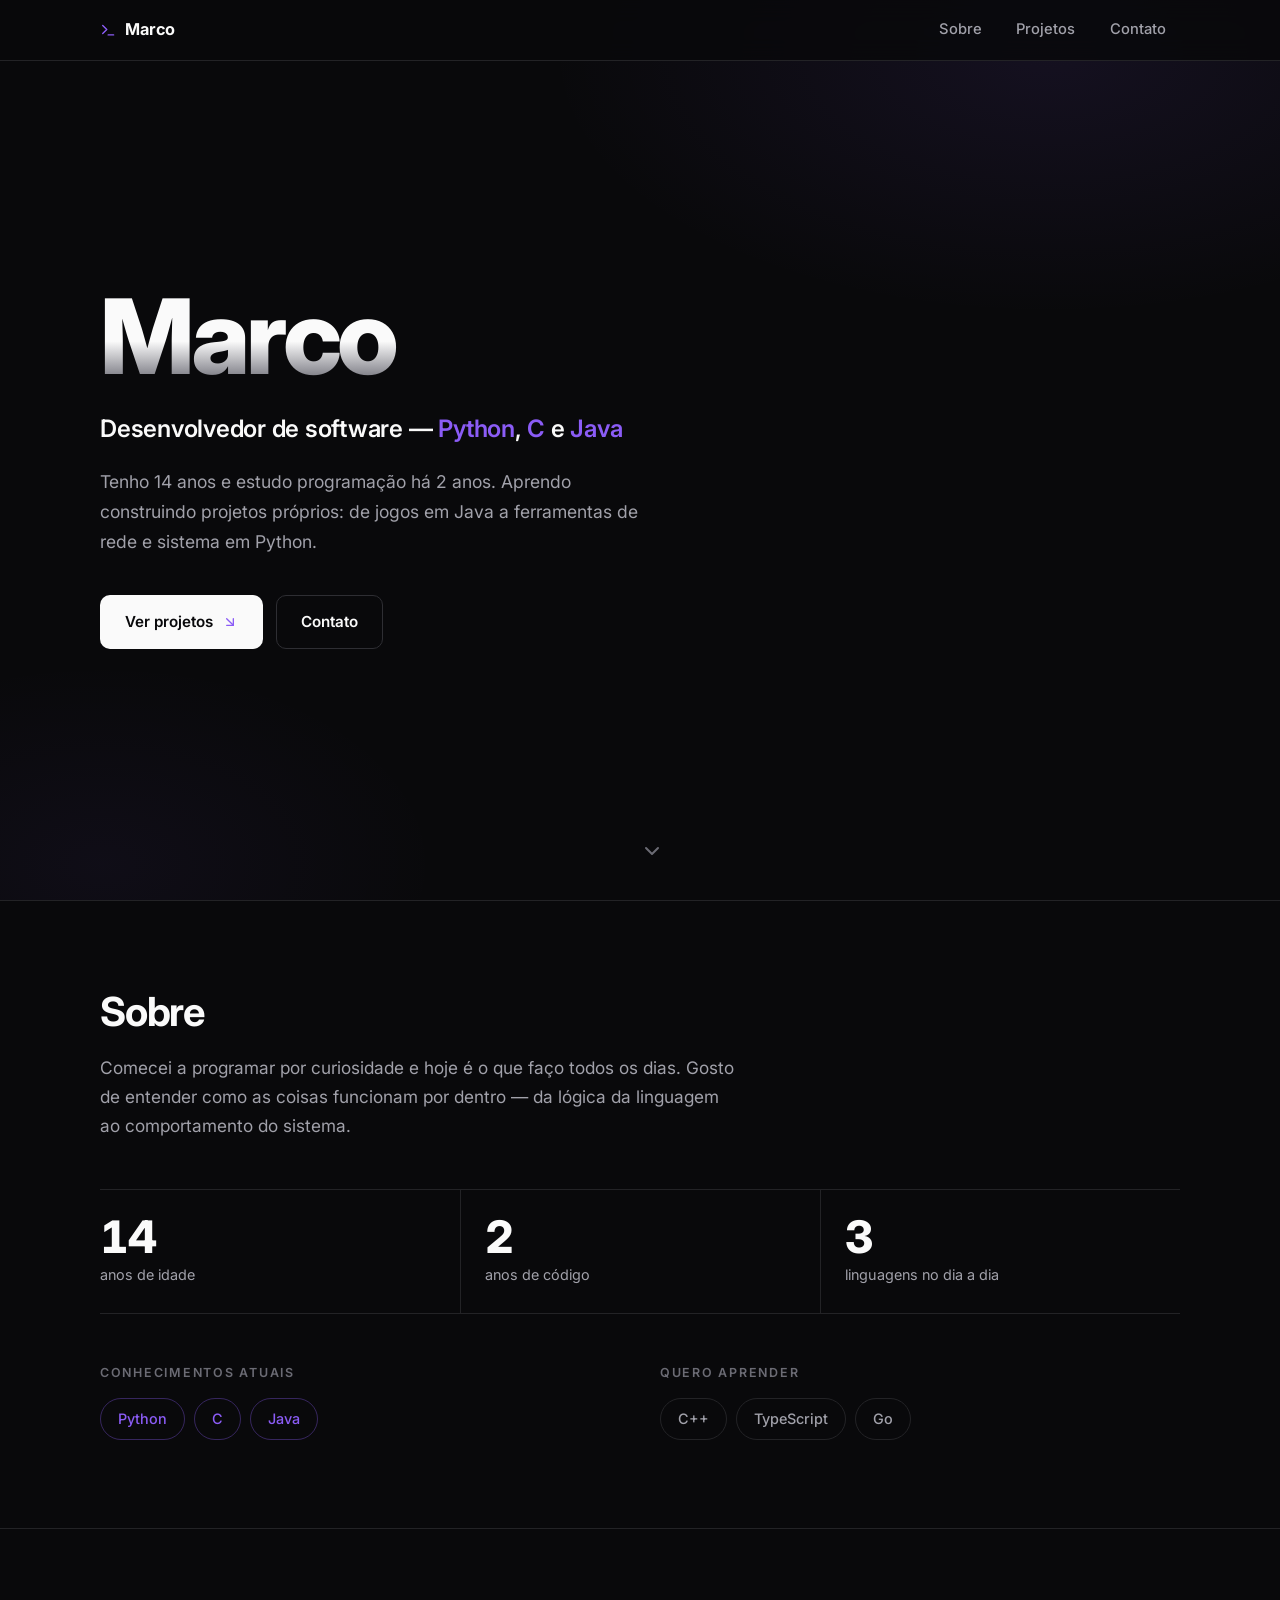
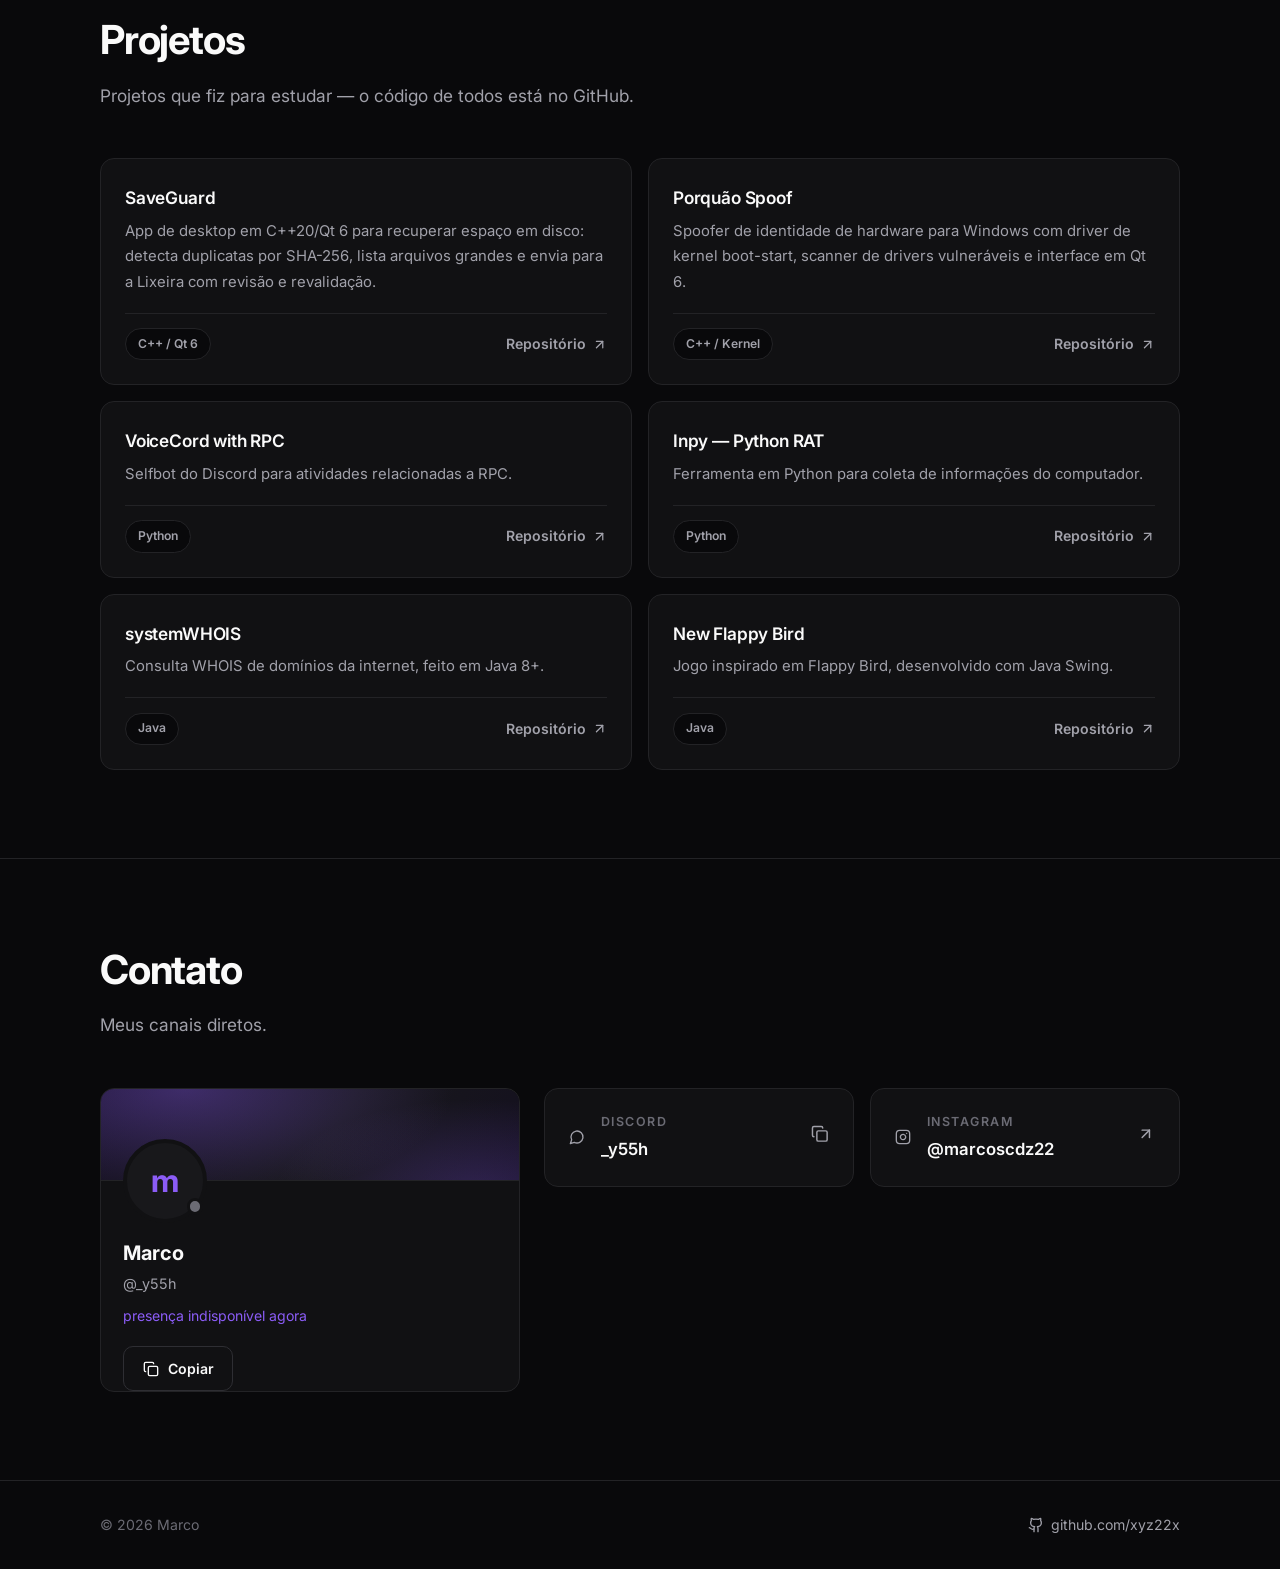
==== commit 627f9b2f: "update" ====
--- a/index.html
+++ b/index.html
@@ -124,6 +124,26 @@
                     Projetos que fiz para estudar — o código de todos está no GitHub.
                 </p>
                 <div class="projects reveal">
+                    <a class="project" href="https://github.com/xyz22x/SaveGuard" target="_blank" rel="noopener">
+                        <span class="project-body">
+                            <span class="project-title">SaveGuard</span>
+                            <span class="project-desc">App de desktop em C++20/Qt 6 para recuperar espaço em disco: detecta duplicatas por SHA-256, lista arquivos grandes e envia para a Lixeira com revisão e revalidação.</span>
+                        </span>
+                        <span class="project-foot">
+                            <span class="project-tag">C++ / Qt 6</span>
+                            <span class="project-link">Repositório <svg class="icon"><use href="#i-arrow-up-right"/></svg></span>
+                        </span>
+                    </a>
+                    <a class="project" href="https://github.com/xyz22x/porquao-spoof" target="_blank" rel="noopener">
+                        <span class="project-body">
+                            <span class="project-title">Porquão Spoof</span>
+                            <span class="project-desc">Spoofer de identidade de hardware para Windows com driver de kernel boot-start, scanner de drivers vulneráveis e interface em Qt 6.</span>
+                        </span>
+                        <span class="project-foot">
+                            <span class="project-tag">C++ / Kernel</span>
+                            <span class="project-link">Repositório <svg class="icon"><use href="#i-arrow-up-right"/></svg></span>
+                        </span>
+                    </a>
                     <a class="project" href="https://github.com/xyz22x/VoiceCord-with-rpc" target="_blank" rel="noopener">
                         <span class="project-body">
                             <span class="project-title">VoiceCord with RPC</span>
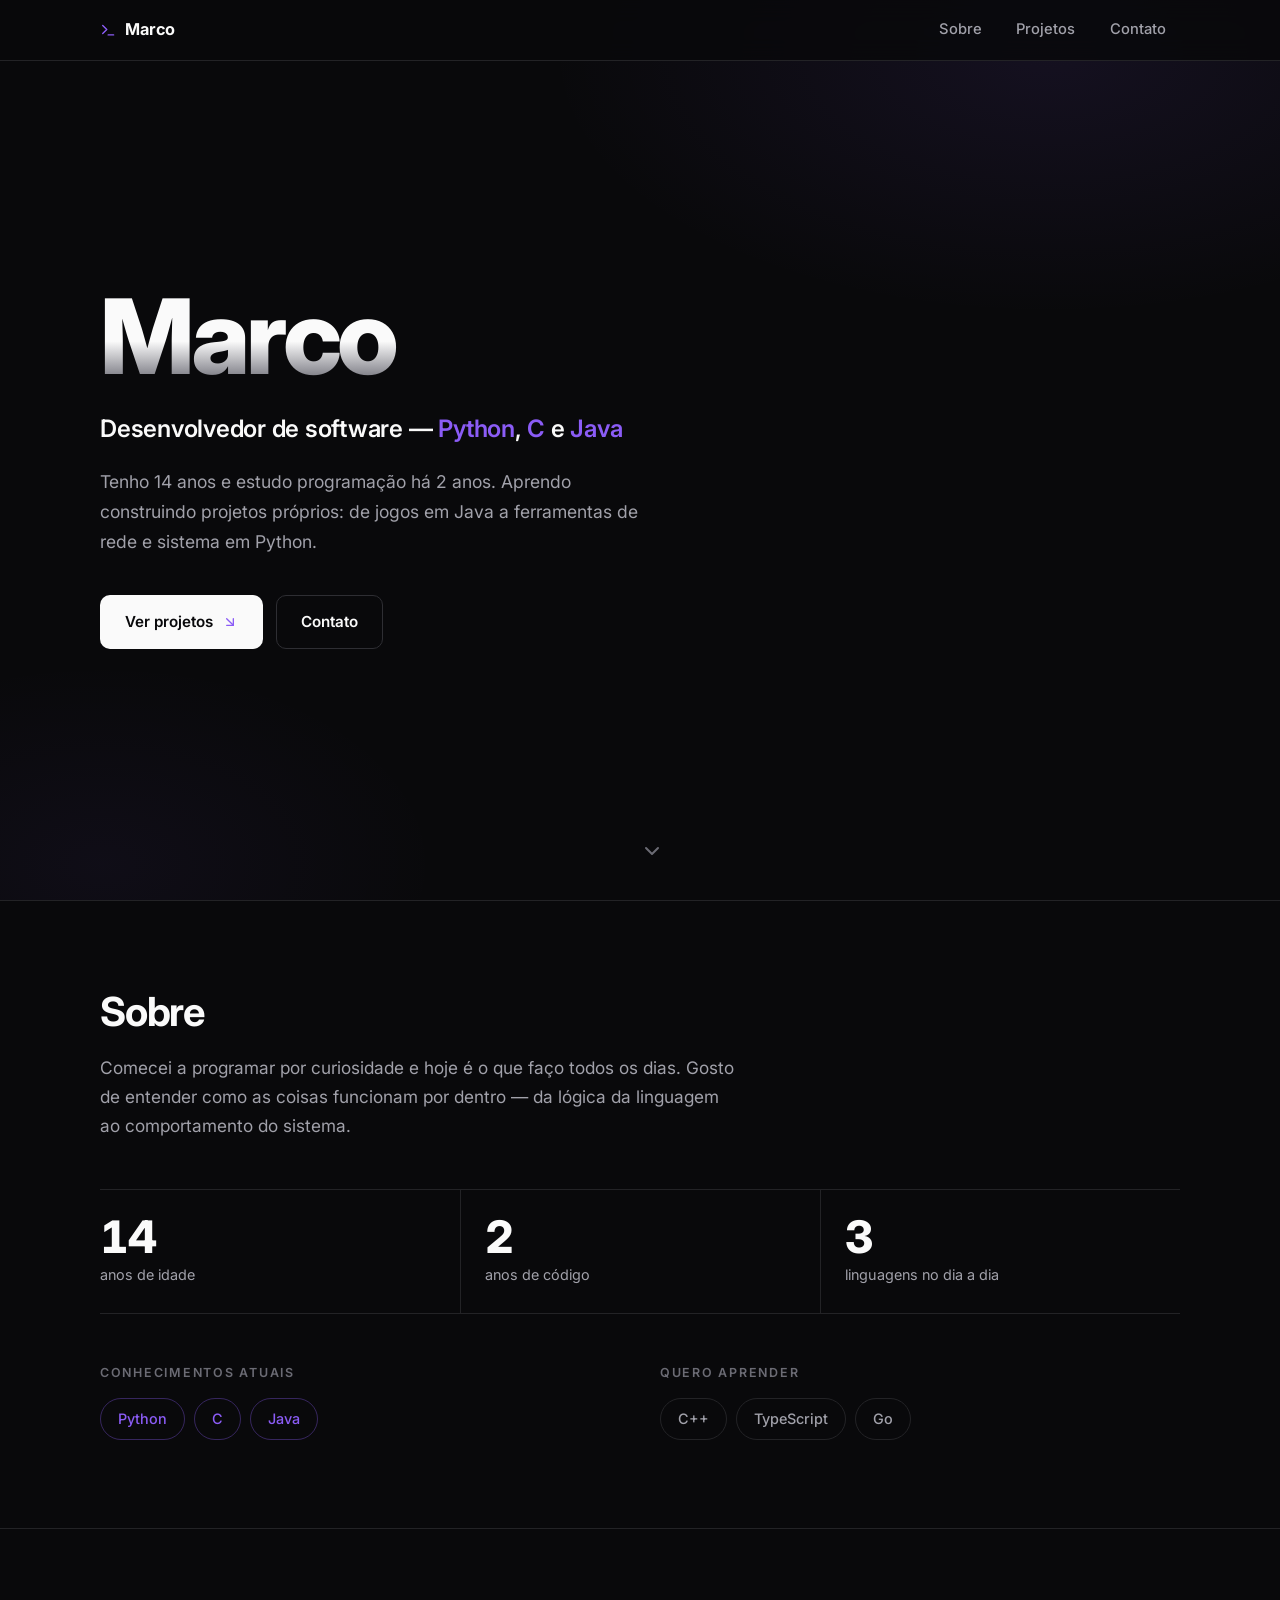
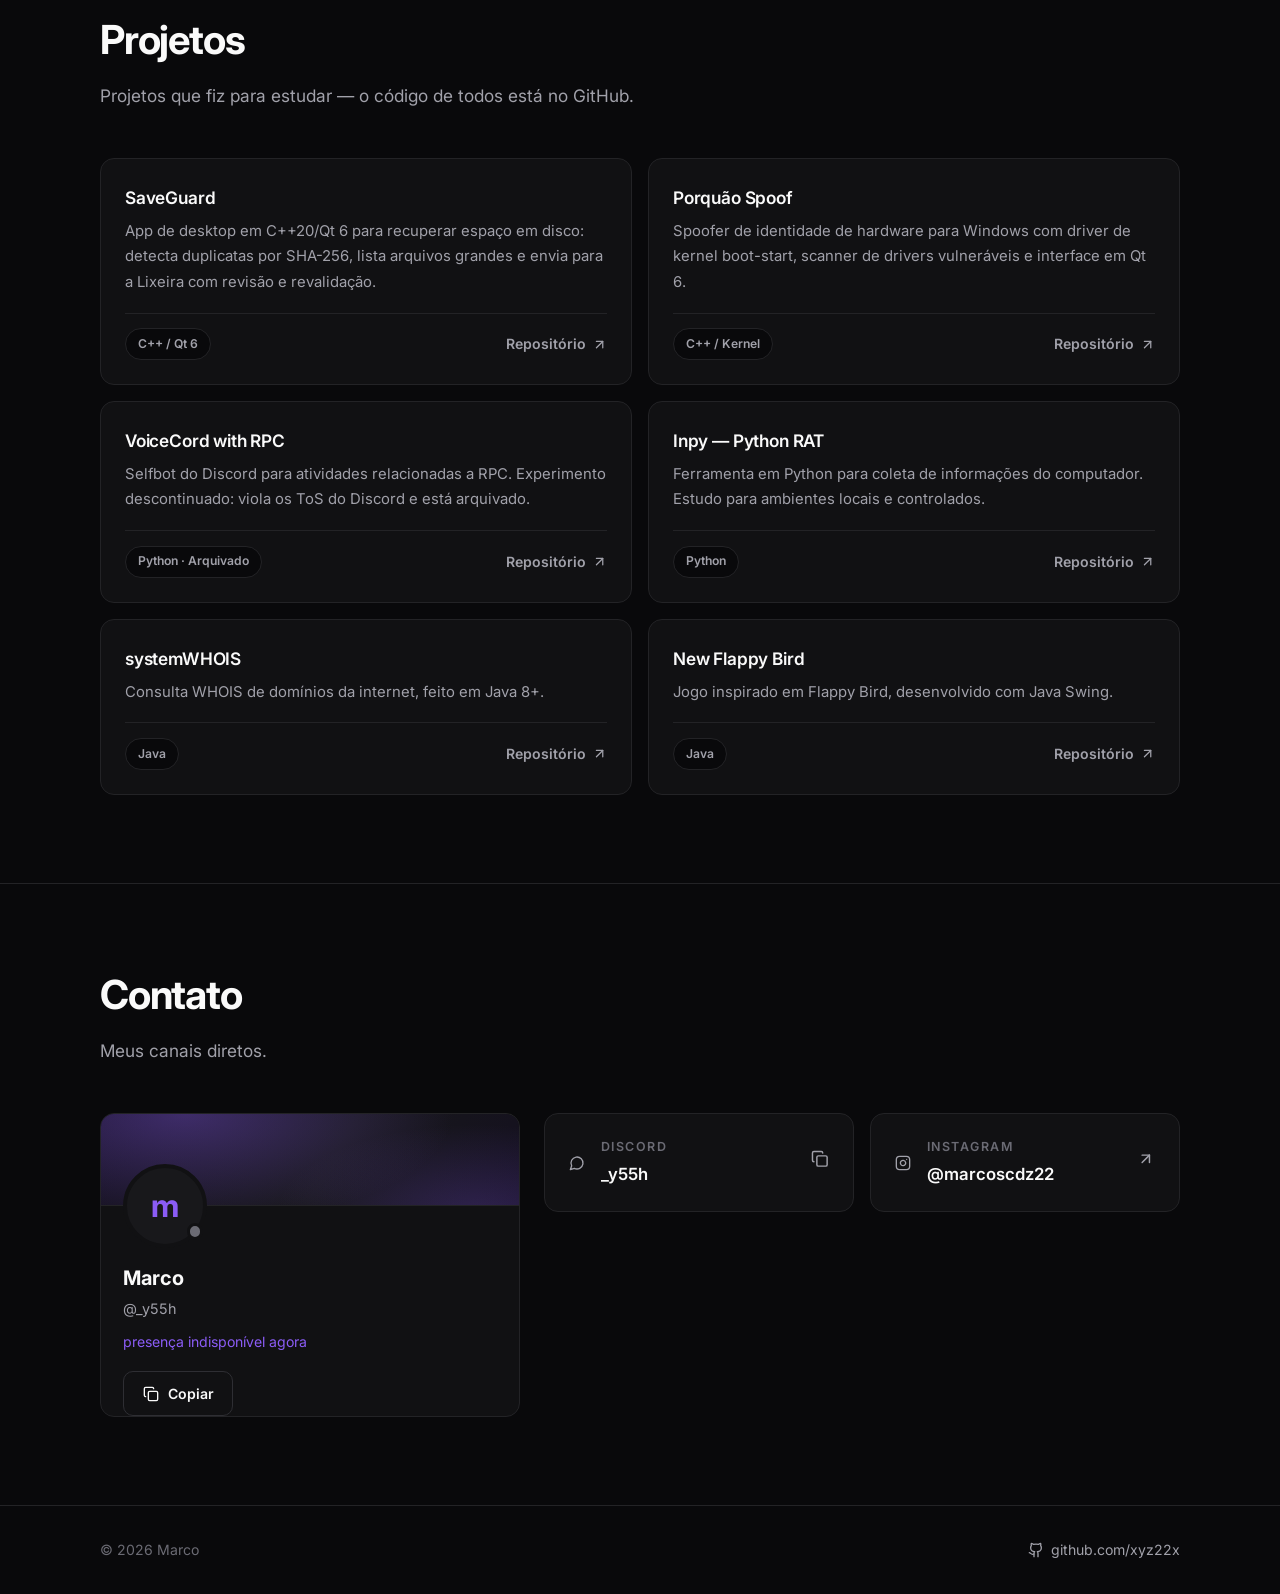
==== commit 92ce2c18: "update" ====
--- a/index.html
+++ b/index.html
@@ -147,17 +147,17 @@
                     <a class="project" href="https://github.com/xyz22x/VoiceCord-with-rpc" target="_blank" rel="noopener">
                         <span class="project-body">
                             <span class="project-title">VoiceCord with RPC</span>
-                            <span class="project-desc">Selfbot do Discord para atividades relacionadas a RPC.</span>
+                            <span class="project-desc">Selfbot do Discord para atividades relacionadas a RPC. Experimento descontinuado: viola os ToS do Discord e está arquivado.</span>
                         </span>
                         <span class="project-foot">
-                            <span class="project-tag">Python</span>
+                            <span class="project-tag">Python · Arquivado</span>
                             <span class="project-link">Repositório <svg class="icon"><use href="#i-arrow-up-right"/></svg></span>
                         </span>
                     </a>
                     <a class="project" href="https://github.com/xyz22x/RATInpy" target="_blank" rel="noopener">
                         <span class="project-body">
                             <span class="project-title">Inpy — Python RAT</span>
-                            <span class="project-desc">Ferramenta em Python para coleta de informações do computador.</span>
+                            <span class="project-desc">Ferramenta em Python para coleta de informações do computador. Estudo para ambientes locais e controlados.</span>
                         </span>
                         <span class="project-foot">
                             <span class="project-tag">Python</span>
@@ -660,9 +660,13 @@
 
         if (dc.card && DISCORD_USER_ID) {
             fetchProfile();
+            const presenceTimeout = setTimeout(() => {
+                if (!presenceLoaded) renderUnavailable("presenca indisponivel agora");
+            }, 8000);
             fetch(LANYARD_REST + encodeURIComponent(DISCORD_USER_ID))
                 .then(r => r.ok ? r.json() : Promise.reject(r.status))
                 .then(body => {
+                    clearTimeout(presenceTimeout);
                     if (body && body.success && isPresence(body.data)) {
                         renderPresence(body.data);
                         markUpdated();
@@ -673,6 +677,7 @@
                     }
                 })
                 .catch(status => {
+                    clearTimeout(presenceTimeout);
                     if (status === 404) {
                         renderUnavailable("conta não monitorada — entre no servidor do Lanyard para ativar");
                     } else {
